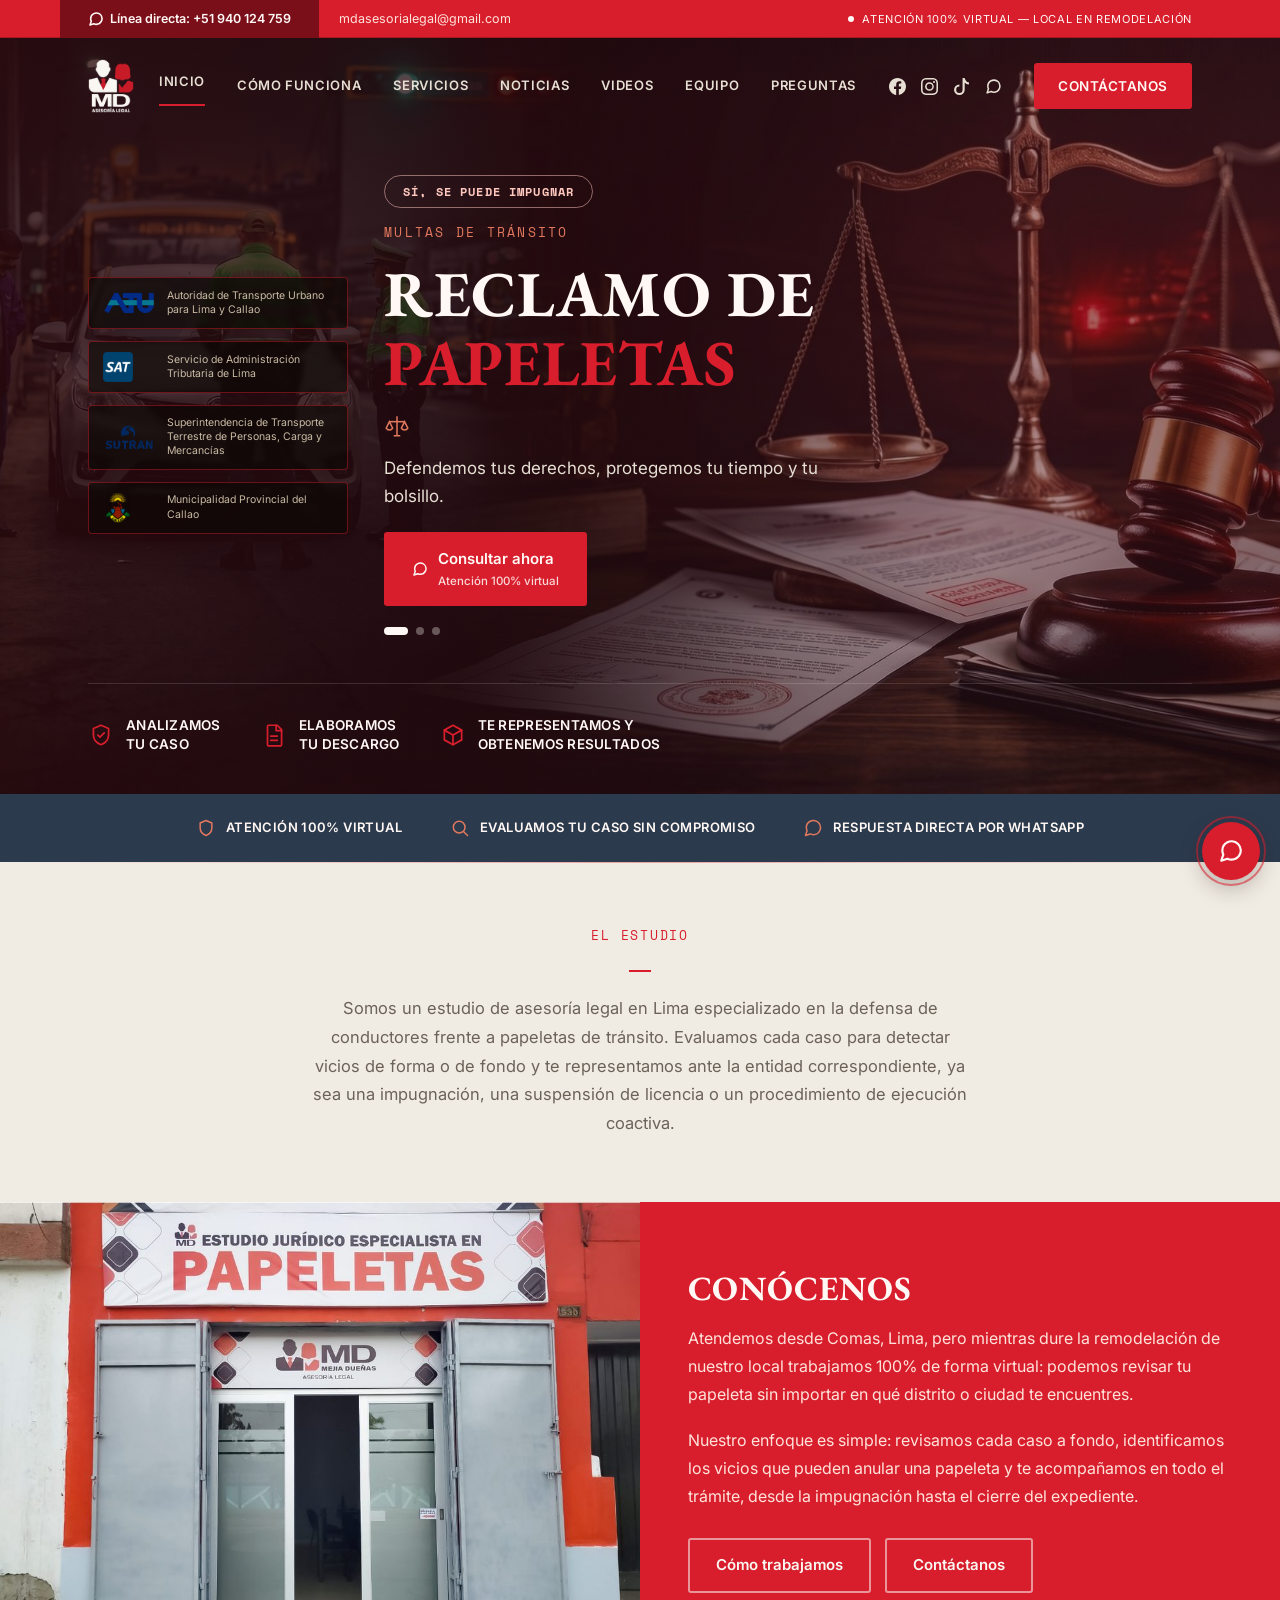
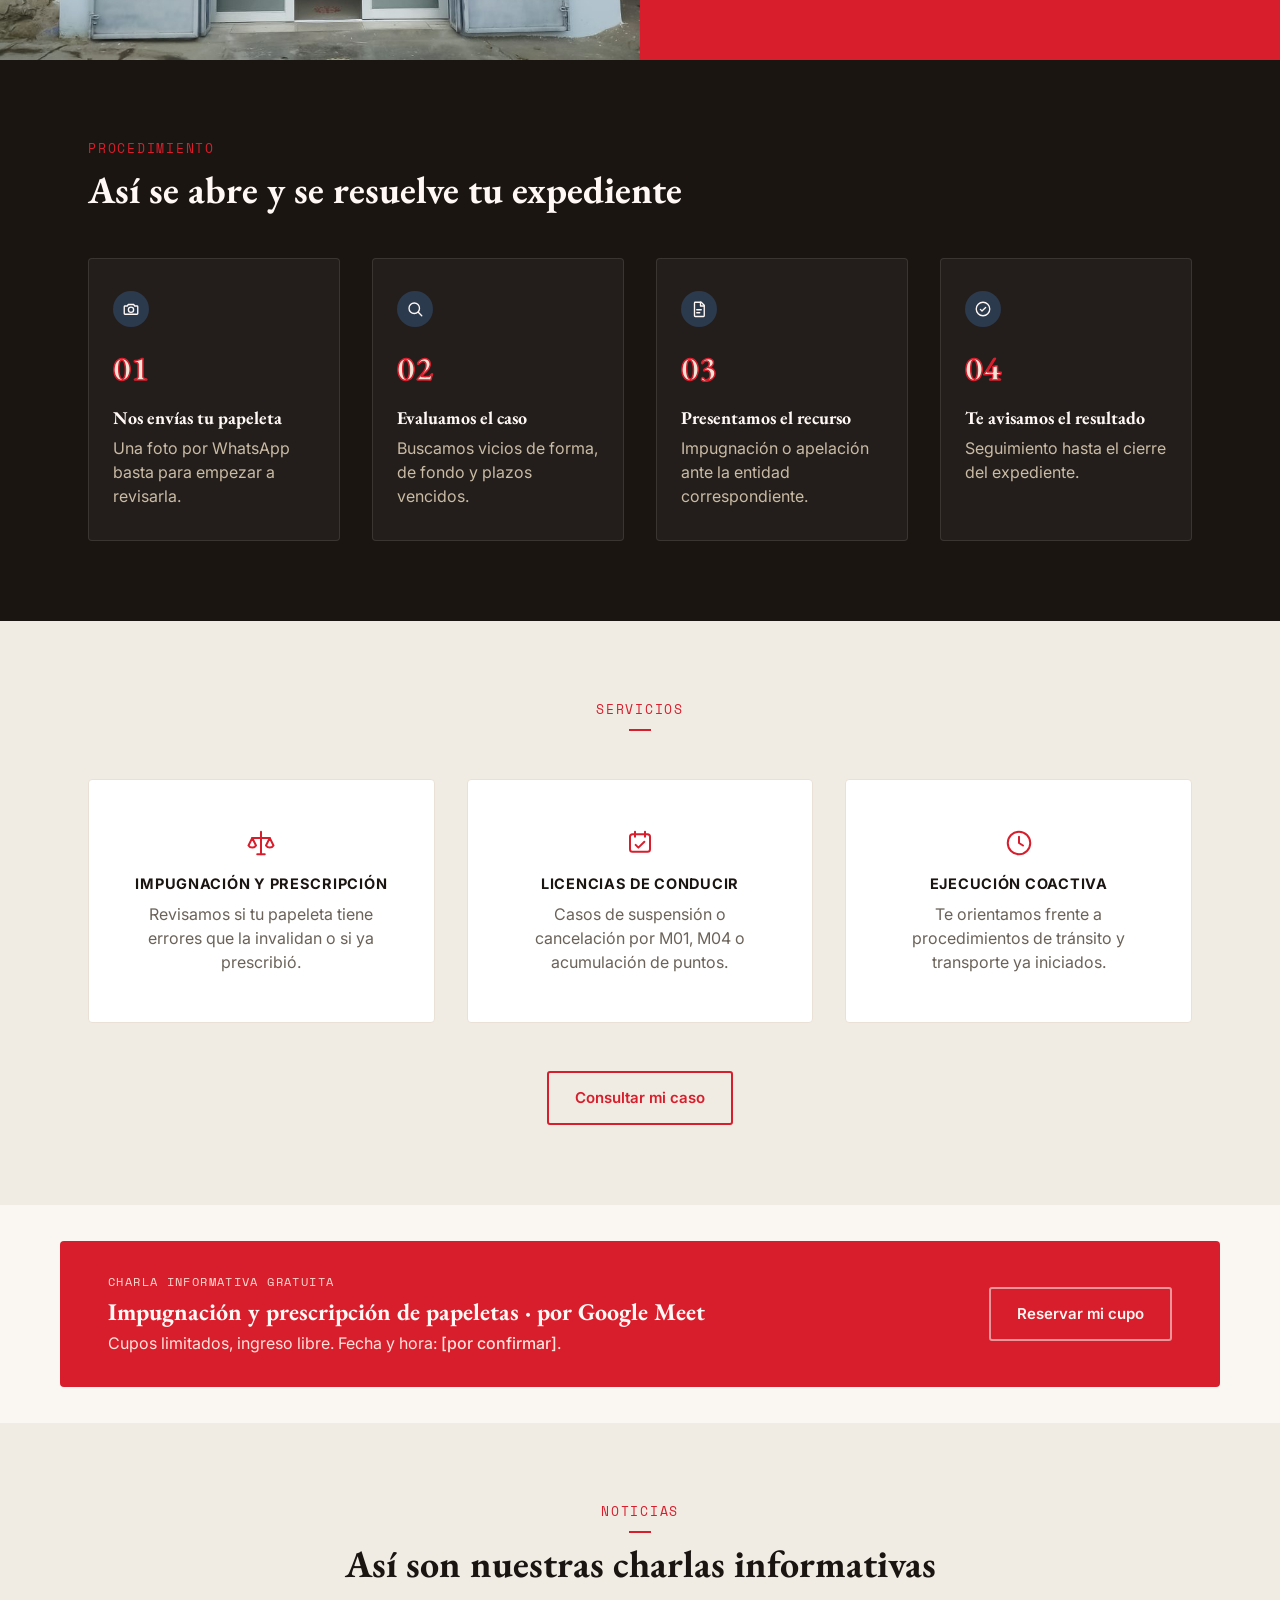
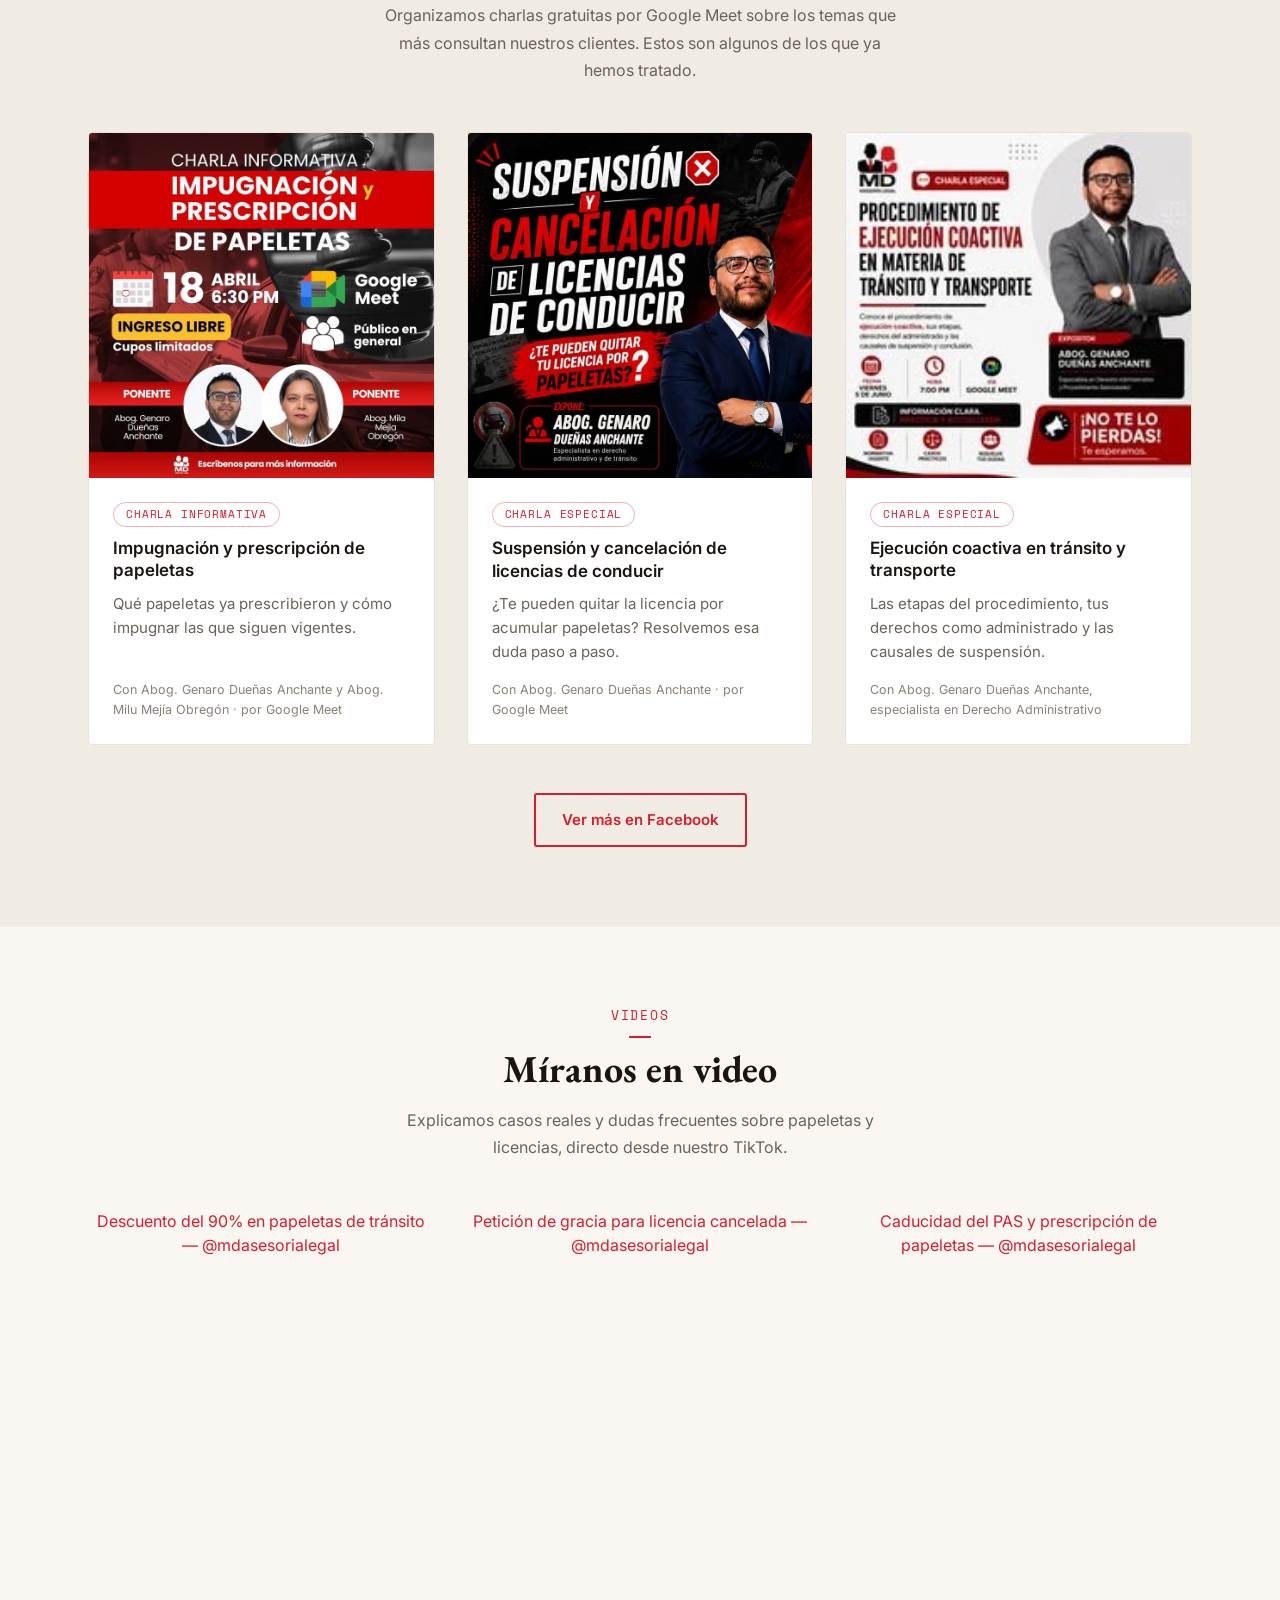
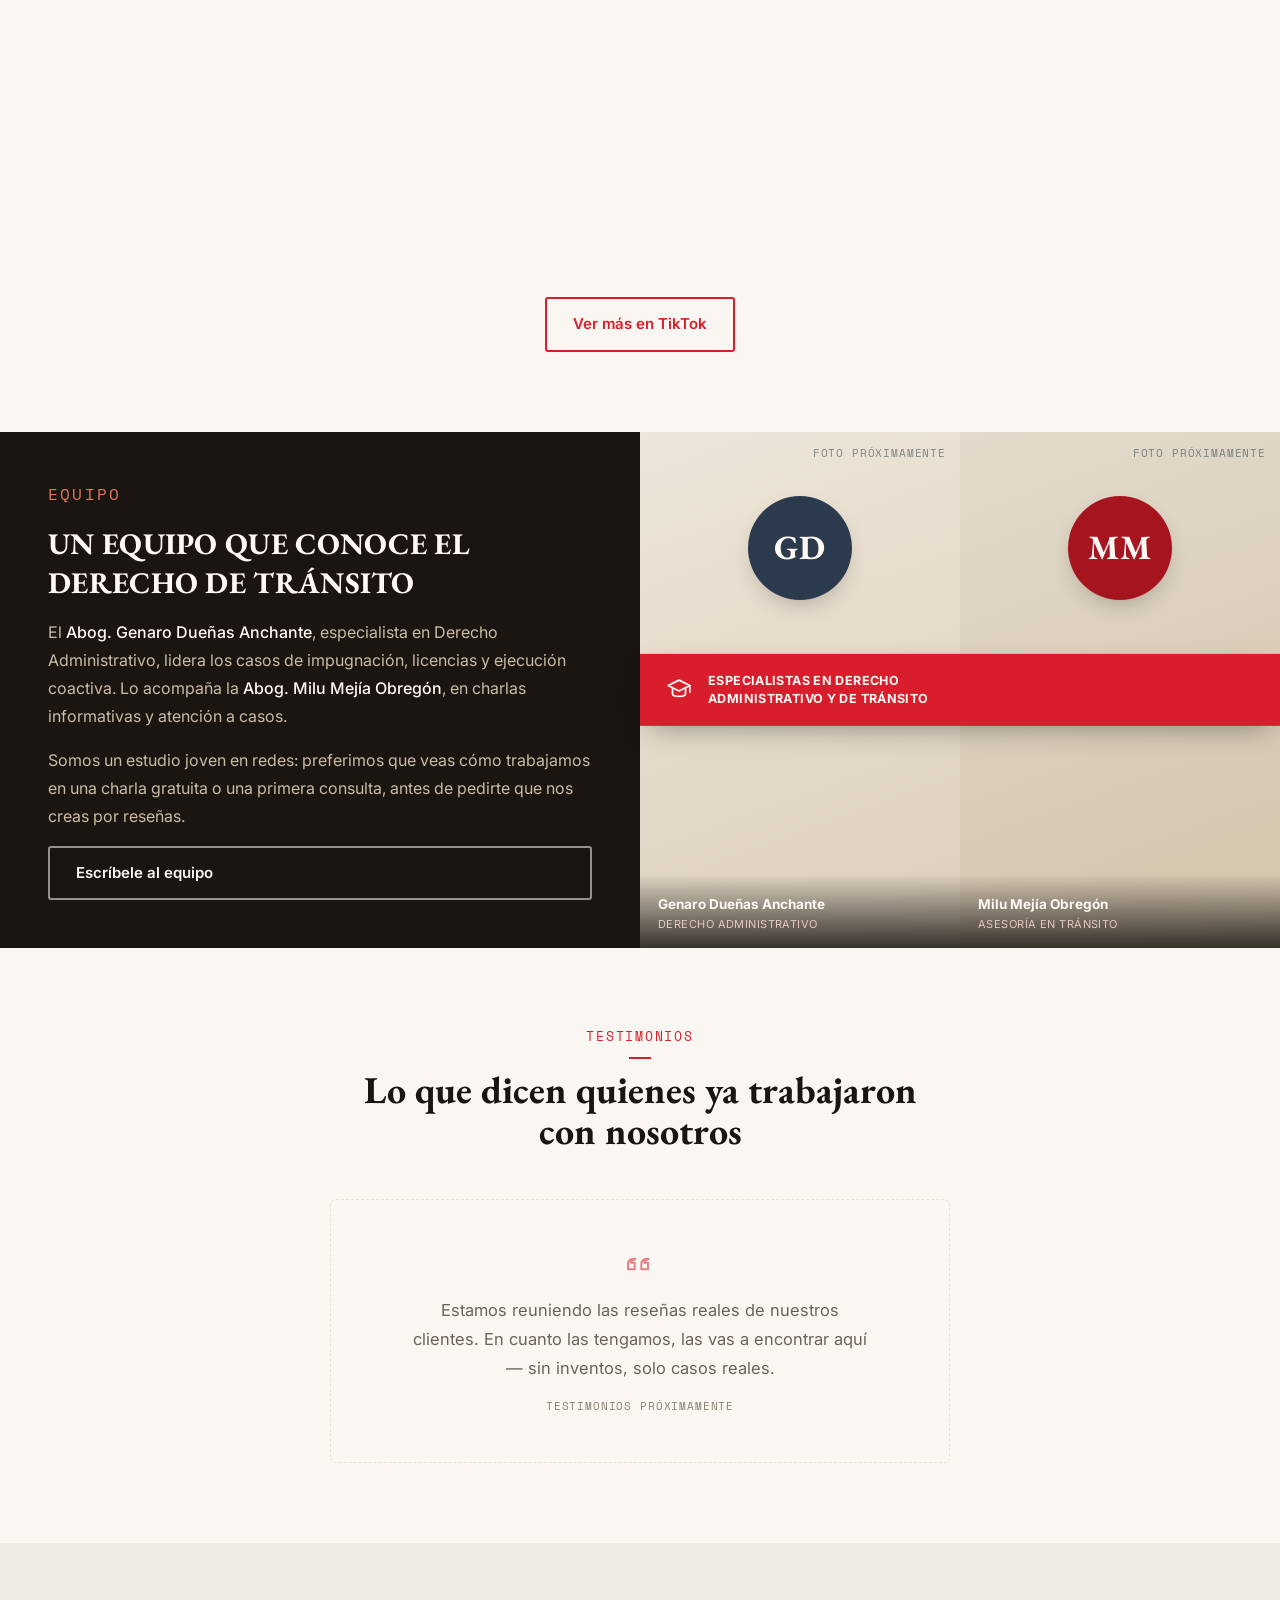
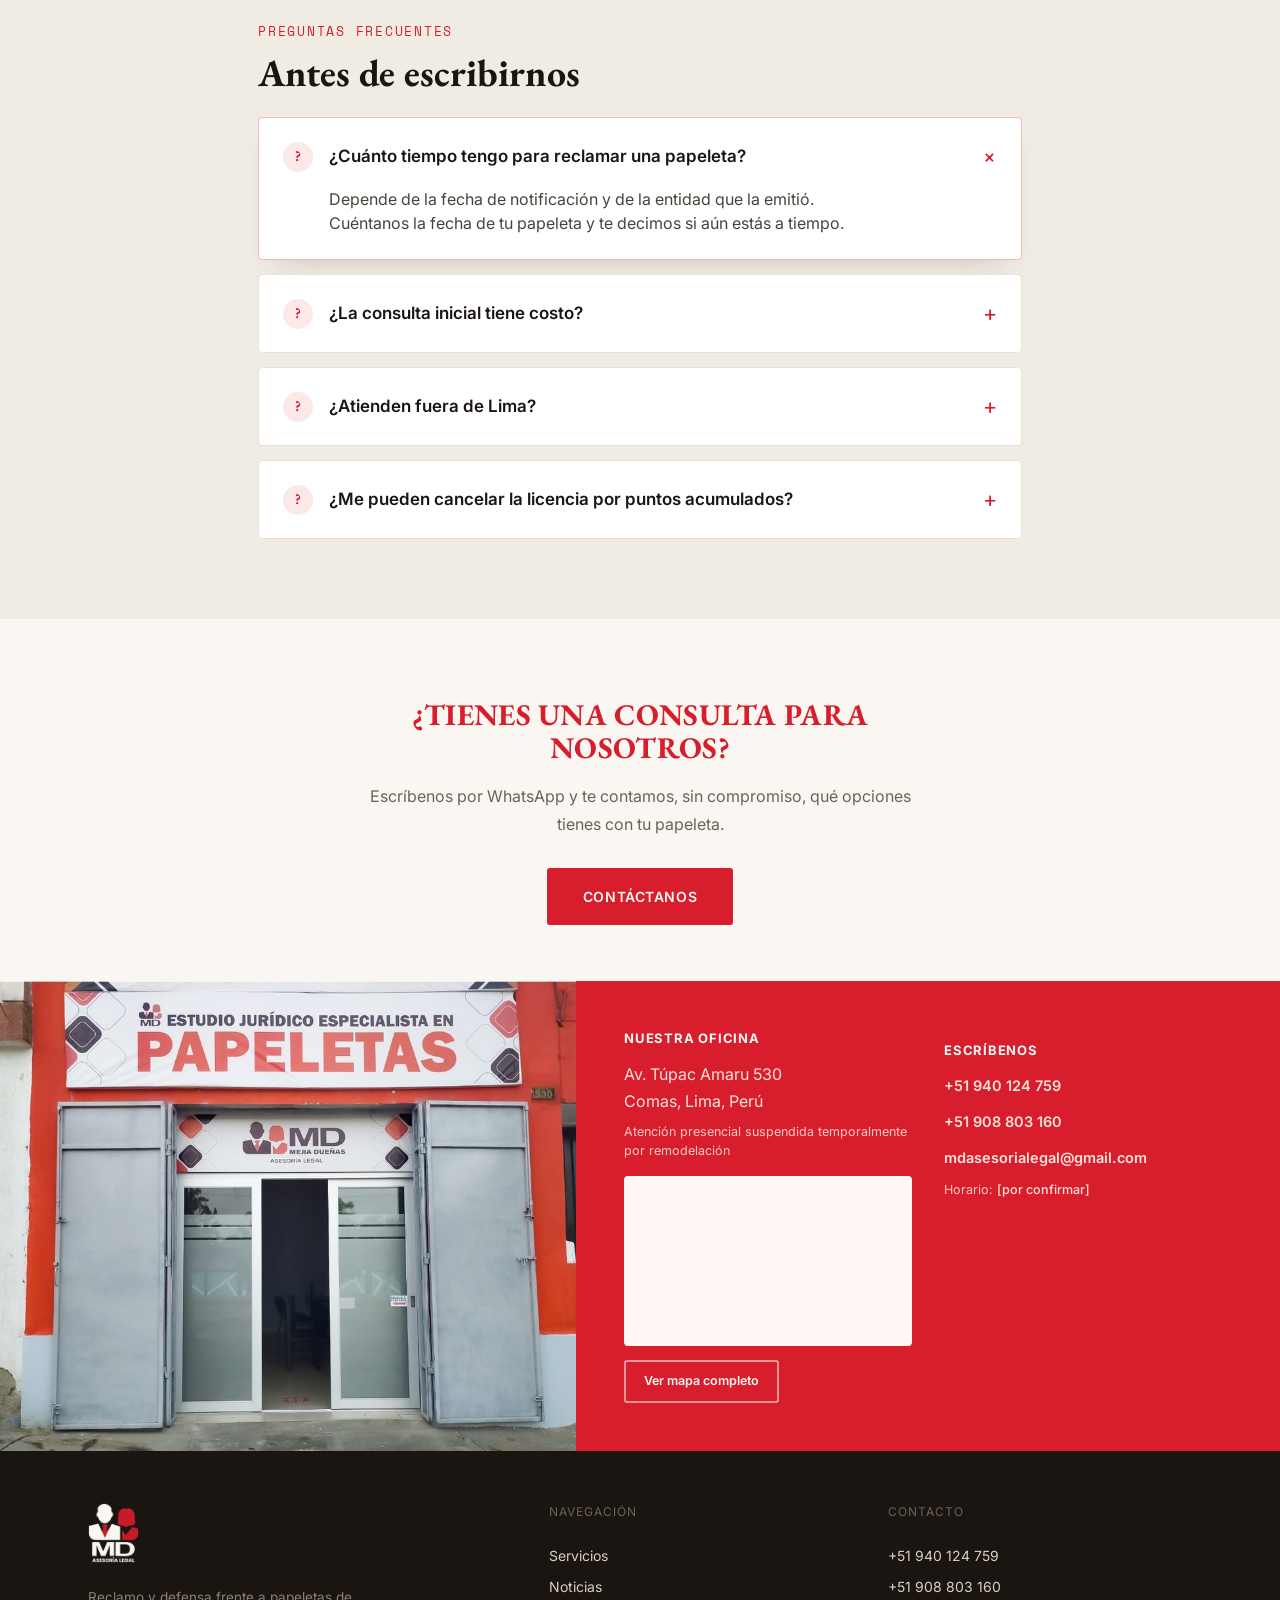
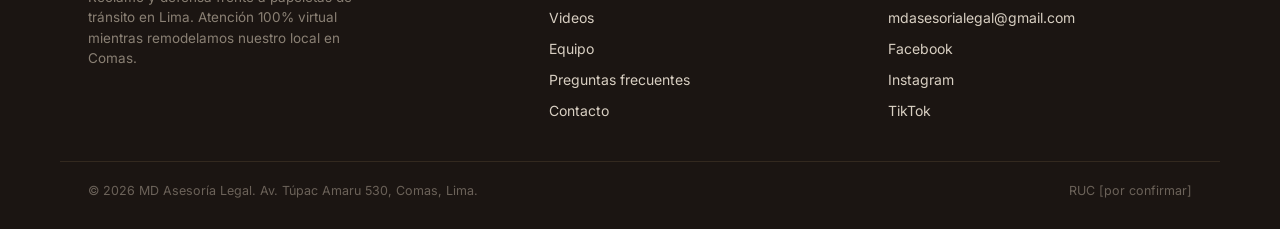
==== index.html @ 3cfcd73c "Suma efectos de movimiento con JS: nav fijo, zoom cinematográfico del hero, FAQ animado - Nav secund" ====
<!doctype html>
<html lang="es-PE">
<head>
  <meta charset="UTF-8">
  <meta name="viewport" content="width=device-width, initial-scale=1">
  <title>MD Asesoría Legal — Reclamo de Papeletas en Lima</title>
  <meta name="description" content="Asesoría legal en Lima especializada en impugnación de papeletas de tránsito, suspensión y cancelación de licencias, y ejecución coactiva. Atención 100% virtual por WhatsApp.">
  <meta name="theme-color" content="#D81E2C">

  <meta property="og:type" content="website">
  <meta property="og:locale" content="es_PE">
  <meta property="og:title" content="MD Asesoría Legal — Reclamo de Papeletas en Lima">
  <meta property="og:description" content="¿Te pusieron una papeleta? Evaluamos tu caso e impugnamos multas de tránsito, licencias suspendidas y procedimientos de ejecución coactiva.">

  <link rel="icon" type="image/svg+xml" href="assets/favicon.svg">
  <link rel="preconnect" href="https://fonts.googleapis.com">
  <link rel="preconnect" href="https://fonts.gstatic.com" crossorigin>
  <link rel="stylesheet" href="https://fonts.googleapis.com/css2?family=EB+Garamond:wght@400;500;600;700;800&family=Inter:wght@400;500;600;700&family=Space+Mono:wght@400;700&display=swap">
  <link rel="stylesheet" href="css/styles.css">
</head>
<body>
  <a class="skip-link" href="#main">Saltar al contenido</a>

  <!-- BARRA DE UTILIDAD -->
  <div class="utility-bar">
    <div class="container utility-bar__row">
      <div class="utility-bar__left">
        <a href="https://wa.me/51940124759" class="utility-bar__phone">
          <svg class="icon" viewBox="0 0 24 24" fill="none" stroke="currentColor" stroke-width="2.4" stroke-linecap="round" stroke-linejoin="round" aria-hidden="true"><path d="M21 11.5a8.38 8.38 0 0 1-.9 3.8 8.5 8.5 0 0 1-7.6 4.7 8.38 8.38 0 0 1-3.8-.9L3 21l1.9-5.7a8.38 8.38 0 0 1-.9-3.8 8.5 8.5 0 0 1 4.7-7.6 8.38 8.38 0 0 1 3.8-.9h.5a8.48 8.48 0 0 1 8 8v.5z"></path></svg>
          <span>Línea directa: +51 940 124 759</span>
        </a>
        <a href="mailto:mdasesorialegal@gmail.com" class="utility-bar__email">mdasesorialegal@gmail.com</a>
      </div>
      <div class="utility-bar__right">
        <span class="dot" aria-hidden="true"></span>
        Atención 100% virtual — local en remodelación
      </div>
    </div>
  </div>

  <!-- NAV + HERO -->
  <div class="hero-wrap">
    <div class="hero-wrap__bg" aria-hidden="true"></div>
    <nav class="navbar container">
      <a href="#inicio" class="navbar__brand">
        <img src="assets/logo-md-light-120.png" srcset="assets/logo-md-light-120.png 1x, assets/logo-md-light-240.png 2x" alt="MD Asesoría Legal" class="navbar__brand-mark">
      </a>

      <button type="button" class="navbar__toggle" id="navToggle" aria-expanded="false" aria-controls="navMenu" aria-label="Abrir menú">
        <span></span><span></span><span></span>
      </button>

      <div class="navbar__menu" id="navMenu">
        <a href="#inicio" class="navbar__link navbar__link--active">Inicio</a>
        <a href="#como-funciona" class="navbar__link">Cómo funciona</a>
        <a href="#servicios" class="navbar__link">Servicios</a>
        <a href="#noticias" class="navbar__link">Noticias</a>
        <a href="#videos" class="navbar__link">Videos</a>
        <a href="#equipo" class="navbar__link">Equipo</a>
        <a href="#preguntas" class="navbar__link">Preguntas</a>

        <ul class="navbar__socials">
          <li>
            <a href="https://www.facebook.com/Reclamodepapeletas/?locale=es_LA" target="_blank" rel="noopener" aria-label="Facebook">
              <svg viewBox="0 0 16 16" fill="currentColor" aria-hidden="true"><path d="M16 8.049c0-4.446-3.582-8.05-8-8.05C3.58 0-.002 3.603-.002 8.05c0 4.017 2.926 7.347 6.75 7.951v-5.625h-2.03V8.05H6.75V6.275c0-2.017 1.195-3.131 3.022-3.131.876 0 1.791.157 1.791.157v1.98h-1.009c-.993 0-1.303.621-1.303 1.258v1.51h2.218l-.354 2.326H9.25V16c3.824-.604 6.75-3.934 6.75-7.951z"/></svg>
            </a>
          </li>
          <li>
            <a href="https://www.instagram.com/mdasesorialegal/?hl=es-la" target="_blank" rel="noopener" aria-label="Instagram">
              <svg viewBox="0 0 16 16" fill="currentColor" aria-hidden="true"><path d="M8 0C5.829 0 5.556.01 4.703.048 3.85.088 3.269.222 2.76.42a3.917 3.917 0 0 0-1.417.923A3.927 3.927 0 0 0 .42 2.76C.222 3.268.087 3.85.048 4.7.01 5.555 0 5.827 0 8.001c0 2.172.01 2.444.048 3.297.04.852.174 1.433.372 1.942.205.526.478.972.923 1.417.444.445.89.719 1.416.923.51.198 1.09.333 1.942.372C5.555 15.99 5.827 16 8 16s2.444-.01 3.298-.048c.851-.04 1.434-.174 1.943-.372a3.916 3.916 0 0 0 1.416-.923c.445-.445.718-.891.923-1.417.197-.509.332-1.09.372-1.942C15.99 10.445 16 10.173 16 8s-.01-2.445-.048-3.299c-.04-.851-.175-1.433-.372-1.941a3.926 3.926 0 0 0-.923-1.417A3.911 3.911 0 0 0 13.24.42c-.51-.198-1.092-.333-1.943-.372C10.443.01 10.172 0 7.998 0h.003zm-.717 1.442h.718c2.136 0 2.389.007 3.232.046.78.035 1.204.166 1.486.275.373.145.64.319.92.599.28.28.453.546.598.92.11.281.24.705.275 1.485.039.843.047 1.096.047 3.231s-.008 2.389-.047 3.232c-.035.78-.166 1.203-.275 1.485a2.47 2.47 0 0 1-.599.919c-.28.28-.546.453-.92.598-.28.11-.704.24-1.485.276-.843.038-1.096.047-3.232.047s-2.39-.009-3.233-.047c-.78-.036-1.203-.166-1.485-.276a2.478 2.478 0 0 1-.92-.598 2.48 2.48 0 0 1-.6-.92c-.109-.281-.24-.705-.275-1.485-.038-.843-.046-1.096-.046-3.233 0-2.136.008-2.388.046-3.231.036-.78.166-1.204.276-1.486.145-.373.319-.64.599-.92.28-.28.546-.453.92-.598.282-.11.705-.24 1.485-.276.738-.033 1.024-.043 2.515-.045v.002zm4.988 1.328a.96.96 0 1 0 0 1.92.96.96 0 0 0 0-1.92zm-4.27 1.122a4.109 4.109 0 1 0 0 8.217 4.109 4.109 0 0 0 0-8.217zm0 1.441a2.667 2.667 0 1 1 0 5.334 2.667 2.667 0 0 1 0-5.334z"/></svg>
            </a>
          </li>
          <li>
            <a href="https://www.tiktok.com/@mdasesorialegal" target="_blank" rel="noopener" aria-label="TikTok">
              <svg viewBox="0 0 16 16" fill="currentColor" aria-hidden="true"><path d="M9 0h1.98c.144.715.54 1.617 1.235 2.512C12.895 3.389 13.797 4 15 4v2c-1.753 0-3.07-.814-4-1.829V11a5 5 0 1 1-5-5v2a3 3 0 1 0 3 3z"/></svg>
            </a>
          </li>
          <li>
            <a href="https://wa.me/51940124759" target="_blank" rel="noopener" aria-label="WhatsApp">
              <svg viewBox="0 0 24 24" fill="none" stroke="currentColor" stroke-width="2.2" stroke-linecap="round" stroke-linejoin="round" aria-hidden="true"><path d="M21 11.5a8.38 8.38 0 0 1-.9 3.8 8.5 8.5 0 0 1-7.6 4.7 8.38 8.38 0 0 1-3.8-.9L3 21l1.9-5.7a8.38 8.38 0 0 1-.9-3.8 8.5 8.5 0 0 1 4.7-7.6 8.38 8.38 0 0 1 3.8-.9h.5a8.48 8.48 0 0 1 8 8v.5z"></path></svg>
            </a>
          </li>
        </ul>

        <a href="https://wa.me/51940124759" class="btn btn-primary navbar__cta">Contáctanos</a>
      </div>
    </nav>

    <section class="hero" id="inicio">
      <div class="container hero__container">
        <div class="hero__top">
          <ul class="hero__entities">
            <li>
              <img src="assets/entity-atu.png" alt="ATU" loading="lazy">
              <span>Autoridad de Transporte Urbano para Lima y Callao</span>
            </li>
            <li>
              <img src="assets/entity-sat.png" alt="SAT" loading="lazy">
              <span>Servicio de Administración Tributaria de Lima</span>
            </li>
            <li>
              <img src="assets/entity-sutran.png" alt="SUTRAN" loading="lazy">
              <span>Superintendencia de Transporte Terrestre de Personas, Carga y Mercancías</span>
            </li>
            <li>
              <img src="assets/entity-callao.png" alt="Municipalidad Provincial del Callao" loading="lazy">
              <span>Municipalidad Provincial del Callao</span>
            </li>
          </ul>

          <div class="hero__inner">
            <div class="hero__badge">Sí, se puede impugnar</div>
            <p class="eyebrow hero__eyebrow" id="heroEyebrow">Multas de tránsito</p>
            <h1 class="hero__title">
              <span id="heroLine1">RECLAMO DE</span><br>
              <span id="heroLine2" class="text-red">PAPELETAS</span>
            </h1>
            <svg class="hero__divider-icon" viewBox="0 0 24 24" fill="none" stroke="currentColor" stroke-width="1.4" aria-hidden="true"><path d="M12 3v18"></path><path d="M5 8l-3 6a3.5 3.5 0 0 0 6 0z"></path><path d="M19 8l-3 6a3.5 3.5 0 0 0 6 0z"></path><path d="M5 8h14"></path><path d="M9 21h6"></path></svg>
            <p class="hero__subhead" id="heroSubhead">Defendemos tus derechos, protegemos tu tiempo y tu bolsillo.</p>
            <div class="hero__cta-row">
              <a href="https://wa.me/51940124759" class="btn btn-primary hero__cta">
                <svg class="icon" viewBox="0 0 24 24" fill="none" stroke="currentColor" stroke-width="2.2" stroke-linecap="round" stroke-linejoin="round" aria-hidden="true"><path d="M21 11.5a8.38 8.38 0 0 1-.9 3.8 8.5 8.5 0 0 1-7.6 4.7 8.38 8.38 0 0 1-3.8-.9L3 21l1.9-5.7a8.38 8.38 0 0 1-.9-3.8 8.5 8.5 0 0 1 4.7-7.6 8.38 8.38 0 0 1 3.8-.9h.5a8.48 8.48 0 0 1 8 8v.5z"></path></svg>
                <span>Consultar ahora<br><small>Atención 100% virtual</small></span>
              </a>
            </div>
            <div class="hero__dots" id="heroDots" role="tablist" aria-label="Mensajes destacados"></div>
          </div>
        </div>

        <ul class="hero__props">
          <li>
            <svg viewBox="0 0 24 24" fill="none" stroke="currentColor" stroke-width="1.6" stroke-linecap="round" stroke-linejoin="round" aria-hidden="true"><path d="M12 3l7 3v6c0 4.5-3 7.5-7 9-4-1.5-7-4.5-7-9V6z"></path><path d="M9 12l2 2 4-4"></path></svg>
            <span>Analizamos<br>tu caso</span>
          </li>
          <li>
            <svg viewBox="0 0 24 24" fill="none" stroke="currentColor" stroke-width="1.6" stroke-linecap="round" stroke-linejoin="round" aria-hidden="true"><path d="M7 3h8l4 4v14a1 1 0 0 1-1 1H7a1 1 0 0 1-1-1V4a1 1 0 0 1 1-1z"></path><path d="M14 3v5h5"></path><path d="M9 13h6M9 17h6"></path></svg>
            <span>Elaboramos<br>tu descargo</span>
          </li>
          <li>
            <svg viewBox="0 0 24 24" fill="none" stroke="currentColor" stroke-width="1.6" stroke-linecap="round" stroke-linejoin="round" aria-hidden="true"><path d="M12 3 4 7.5l8 4.5 8-4.5z"></path><path d="M4 7.5v9L12 21l8-4.5v-9"></path><path d="M12 12v9"></path></svg>
            <span>Te representamos y<br>obtenemos resultados</span>
          </li>
        </ul>
      </div>
    </section>
  </div>

  <!-- NAV FIJO (aparece al bajar) -->
  <nav class="compact-nav" id="compactNav" aria-label="Navegación secundaria">
    <div class="container compact-nav__row">
      <a href="#inicio" class="compact-nav__brand" aria-label="Ir al inicio">
        <img src="assets/logo-md-light-120.png" srcset="assets/logo-md-light-120.png 1x, assets/logo-md-light-240.png 2x" alt="MD Asesoría Legal">
      </a>
      <div class="compact-nav__links">
        <a href="#como-funciona">Cómo funciona</a>
        <a href="#servicios">Servicios</a>
        <a href="#noticias">Noticias</a>
        <a href="#videos">Videos</a>
        <a href="#equipo">Equipo</a>
        <a href="#preguntas">Preguntas</a>
      </div>
      <a href="https://wa.me/51940124759" class="btn btn-primary compact-nav__cta">Contáctanos</a>
    </div>
  </nav>

  <!-- BARRA DE CONFIANZA -->
  <div class="trust-bar">
    <div class="container trust-bar__row">
      <div class="trust-bar__item">
        <svg viewBox="0 0 24 24" fill="none" stroke="currentColor" stroke-width="1.8" stroke-linecap="round" stroke-linejoin="round" aria-hidden="true"><path d="M12 3l7 3v6c0 4.5-3 7.5-7 9-4-1.5-7-4.5-7-9V6z"></path></svg>
        <span>Atención 100% virtual</span>
      </div>
      <div class="trust-bar__item">
        <svg viewBox="0 0 24 24" fill="none" stroke="currentColor" stroke-width="1.8" stroke-linecap="round" stroke-linejoin="round" aria-hidden="true"><circle cx="11" cy="11" r="7"></circle><path d="M21 21l-4.3-4.3"></path></svg>
        <span>Evaluamos tu caso sin compromiso</span>
      </div>
      <div class="trust-bar__item">
        <svg viewBox="0 0 24 24" fill="none" stroke="currentColor" stroke-width="1.8" stroke-linecap="round" stroke-linejoin="round" aria-hidden="true"><path d="M21 11.5a8.38 8.38 0 0 1-.9 3.8 8.5 8.5 0 0 1-7.6 4.7 8.38 8.38 0 0 1-3.8-.9L3 21l1.9-5.7a8.38 8.38 0 0 1-.9-3.8 8.5 8.5 0 0 1 4.7-7.6 8.38 8.38 0 0 1 3.8-.9h.5a8.48 8.48 0 0 1 8 8v.5z"></path></svg>
        <span>Respuesta directa por WhatsApp</span>
      </div>
    </div>
  </div>

  <main id="main">

    <!-- EL ESTUDIO -->
    <section class="about">
      <div class="container about__inner">
        <p class="eyebrow eyebrow--center">El estudio</p>
        <div class="divider divider--center"></div>
        <p class="about__text" data-reveal>Somos un estudio de asesoría legal en Lima especializado en la defensa de conductores frente a papeletas de tránsito. Evaluamos cada caso para detectar vicios de forma o de fondo y te representamos ante la entidad correspondiente, ya sea una impugnación, una suspensión de licencia o un procedimiento de ejecución coactiva.</p>
      </div>
    </section>

    <!-- CONÓCENOS -->
    <section class="know-us">
      <div class="know-us__media" data-reveal="left">
        <img src="assets/foto-local.jpg" alt="Fachada del local de MD Asesoría Legal en Av. Túpac Amaru 530, Comas">
      </div>
      <div class="know-us__panel" data-reveal="right">
        <h2 class="know-us__title">Conócenos</h2>
        <p>Atendemos desde Comas, Lima, pero mientras dure la remodelación de nuestro local trabajamos 100% de forma virtual: podemos revisar tu papeleta sin importar en qué distrito o ciudad te encuentres.</p>
        <p>Nuestro enfoque es simple: revisamos cada caso a fondo, identificamos los vicios que pueden anular una papeleta y te acompañamos en todo el trámite, desde la impugnación hasta el cierre del expediente.</p>
        <div class="know-us__actions">
          <a href="#como-funciona" class="btn btn-ghost-light">Cómo trabajamos</a>
          <a href="https://wa.me/51940124759" class="btn btn-ghost-light">Contáctanos</a>
        </div>
      </div>
    </section>

    <!-- COMO FUNCIONA -->
    <section class="process" id="como-funciona">
      <div class="container">
        <p class="eyebrow">Procedimiento</p>
        <h2 class="section-title">Así se abre y se resuelve tu expediente</h2>
        <ol class="process__steps">
          <li class="process__step" data-reveal data-reveal-group="steps">
            <span class="process__icon-badge">
              <svg viewBox="0 0 24 24" fill="none" stroke="currentColor" stroke-width="1.8" stroke-linecap="round" stroke-linejoin="round" aria-hidden="true"><path d="M4 8h3l1.5-2h7L17 8h3a1 1 0 0 1 1 1v9a1 1 0 0 1-1 1H4a1 1 0 0 1-1-1V9a1 1 0 0 1 1-1z"></path><circle cx="12" cy="13" r="3.5"></circle></svg>
            </span>
            <span class="process__num">01</span>
            <h3>Nos envías tu papeleta</h3>
            <p>Una foto por WhatsApp basta para empezar a revisarla.</p>
          </li>
          <li class="process__step" data-reveal data-reveal-group="steps">
            <span class="process__icon-badge">
              <svg viewBox="0 0 24 24" fill="none" stroke="currentColor" stroke-width="1.8" stroke-linecap="round" stroke-linejoin="round" aria-hidden="true"><circle cx="11" cy="11" r="7"></circle><path d="M21 21l-4.3-4.3"></path></svg>
            </span>
            <span class="process__num">02</span>
            <h3>Evaluamos el caso</h3>
            <p>Buscamos vicios de forma, de fondo y plazos vencidos.</p>
          </li>
          <li class="process__step" data-reveal data-reveal-group="steps">
            <span class="process__icon-badge">
              <svg viewBox="0 0 24 24" fill="none" stroke="currentColor" stroke-width="1.8" stroke-linecap="round" stroke-linejoin="round" aria-hidden="true"><path d="M7 3h8l4 4v14a1 1 0 0 1-1 1H7a1 1 0 0 1-1-1V4a1 1 0 0 1 1-1z"></path><path d="M14 3v5h5"></path><path d="M9 13h6M9 17h4"></path></svg>
            </span>
            <span class="process__num">03</span>
            <h3>Presentamos el recurso</h3>
            <p>Impugnación o apelación ante la entidad correspondiente.</p>
          </li>
          <li class="process__step" data-reveal data-reveal-group="steps">
            <span class="process__icon-badge">
              <svg viewBox="0 0 24 24" fill="none" stroke="currentColor" stroke-width="1.8" stroke-linecap="round" stroke-linejoin="round" aria-hidden="true"><circle cx="12" cy="12" r="9"></circle><path d="M8.5 12.5l2.2 2.2L15.5 10"></path></svg>
            </span>
            <span class="process__num">04</span>
            <h3>Te avisamos el resultado</h3>
            <p>Seguimiento hasta el cierre del expediente.</p>
          </li>
        </ol>
      </div>
    </section>

    <!-- SERVICIOS -->
    <section class="services" id="servicios">
      <div class="container text-center">
        <p class="eyebrow eyebrow--center">Servicios</p>
        <div class="divider divider--center"></div>

        <ul class="services__grid">
          <li class="service" data-reveal data-reveal-group="services">
            <svg class="service__icon" viewBox="0 0 24 24" fill="none" stroke="currentColor" stroke-width="1.6" stroke-linecap="round" stroke-linejoin="round" aria-hidden="true"><path d="M12 3v18"></path><path d="M5 8l-3 6a3.5 3.5 0 0 0 6 0z"></path><path d="M19 8l-3 6a3.5 3.5 0 0 0 6 0z"></path><path d="M5 8h14"></path><path d="M9 21h6"></path></svg>
            <h3>Impugnación y prescripción</h3>
            <p>Revisamos si tu papeleta tiene errores que la invalidan o si ya prescribió.</p>
          </li>
          <li class="service" data-reveal data-reveal-group="services">
            <svg class="service__icon" viewBox="0 0 24 24" fill="none" stroke="currentColor" stroke-width="1.6" stroke-linecap="round" stroke-linejoin="round" aria-hidden="true"><rect x="4" y="5" width="16" height="14" rx="2"></rect><path d="M8 3v4M16 3v4"></path><path d="M8.5 13.5l2.2 2.2L15.5 11"></path></svg>
            <h3>Licencias de conducir</h3>
            <p>Casos de suspensión o cancelación por M01, M04 o acumulación de puntos.</p>
          </li>
          <li class="service" data-reveal data-reveal-group="services">
            <svg class="service__icon" viewBox="0 0 24 24" fill="none" stroke="currentColor" stroke-width="1.6" stroke-linecap="round" stroke-linejoin="round" aria-hidden="true"><circle cx="12" cy="12" r="9"></circle><path d="M12 7v5l3.2 2"></path></svg>
            <h3>Ejecución coactiva</h3>
            <p>Te orientamos frente a procedimientos de tránsito y transporte ya iniciados.</p>
          </li>
        </ul>

        <a href="https://wa.me/51940124759" class="btn btn-outline">Consultar mi caso</a>
      </div>
    </section>

    <!-- CHARLA GRATUITA -->
    <div class="talk-banner">
      <div class="container talk-banner__inner" data-reveal>
        <div>
          <p class="talk-banner__eyebrow">Charla informativa gratuita</p>
          <h3 class="talk-banner__title">Impugnación y prescripción de papeletas · por Google Meet</h3>
          <p class="talk-banner__text">Cupos limitados, ingreso libre. Fecha y hora: <strong>[por confirmar]</strong>.</p>
        </div>
        <a href="https://wa.me/51940124759" class="btn btn-ghost-light talk-banner__cta">Reservar mi cupo</a>
      </div>
    </div>

    <!-- NOTICIAS Y CHARLAS -->
    <section class="news" id="noticias">
      <div class="container text-center">
        <p class="eyebrow eyebrow--center">Noticias</p>
        <div class="divider divider--center"></div>
        <h2 class="section-title section-title--center">Así son nuestras charlas informativas</h2>
        <p class="news__intro">Organizamos charlas gratuitas por Google Meet sobre los temas que más consultan nuestros clientes. Estos son algunos de los que ya hemos tratado.</p>

        <ul class="news__grid">
          <li class="news__card" data-reveal data-reveal-group="news">
            <div class="news__media">
              <img src="assets/charla-impugnacion.jpg" alt="Flyer de la charla informativa sobre impugnación y prescripción de papeletas">
            </div>
            <div class="news__body">
              <span class="news__tag">Charla informativa</span>
              <h3>Impugnación y prescripción de papeletas</h3>
              <p>Qué papeletas ya prescribieron y cómo impugnar las que siguen vigentes.</p>
              <p class="news__meta">Con Abog. Genaro Dueñas Anchante y Abog. Milu Mejía Obregón · por Google Meet</p>
            </div>
          </li>

          <li class="news__card" data-reveal data-reveal-group="news">
            <div class="news__media">
              <img src="assets/charla-licencias.jpg" alt="Flyer de la charla sobre suspensión y cancelación de licencias de conducir">
            </div>
            <div class="news__body">
              <span class="news__tag">Charla especial</span>
              <h3>Suspensión y cancelación de licencias de conducir</h3>
              <p>¿Te pueden quitar la licencia por acumular papeletas? Resolvemos esa duda paso a paso.</p>
              <p class="news__meta">Con Abog. Genaro Dueñas Anchante · por Google Meet</p>
            </div>
          </li>

          <li class="news__card" data-reveal data-reveal-group="news">
            <div class="news__media">
              <img src="assets/charla-ejecucion.jpg" alt="Flyer de la charla sobre ejecución coactiva en tránsito y transporte">
            </div>
            <div class="news__body">
              <span class="news__tag">Charla especial</span>
              <h3>Ejecución coactiva en tránsito y transporte</h3>
              <p>Las etapas del procedimiento, tus derechos como administrado y las causales de suspensión.</p>
              <p class="news__meta">Con Abog. Genaro Dueñas Anchante, especialista en Derecho Administrativo</p>
            </div>
          </li>
        </ul>

        <a href="https://www.facebook.com/Reclamodepapeletas/?locale=es_LA" class="btn btn-outline">Ver más en Facebook</a>
      </div>
    </section>

    <!-- VIDEOS -->
    <section class="videos" id="videos">
      <div class="container text-center">
        <p class="eyebrow eyebrow--center">Videos</p>
        <div class="divider divider--center"></div>
        <h2 class="section-title section-title--center">Míranos en video</h2>
        <p class="news__intro">Explicamos casos reales y dudas frecuentes sobre papeletas y licencias, directo desde nuestro TikTok.</p>

        <ul class="video-grid">
          <li class="video-card" data-reveal data-reveal-group="videos">
            <blockquote class="tiktok-embed" cite="https://www.tiktok.com/@mdasesorialegal/video/7678715880137706760" data-video-id="7678715880137706760" style="max-width: 605px; min-width: 325px;">
              <section>
                <a target="_blank" rel="noopener" href="https://www.tiktok.com/@mdasesorialegal/video/7678715880137706760">Descuento del 90% en papeletas de tránsito — @mdasesorialegal</a>
              </section>
            </blockquote>
          </li>
          <li class="video-card" data-reveal data-reveal-group="videos">
            <blockquote class="tiktok-embed" cite="https://www.tiktok.com/@mdasesorialegal/video/7678021492931595541" data-video-id="7678021492931595541" style="max-width: 605px; min-width: 325px;">
              <section>
                <a target="_blank" rel="noopener" href="https://www.tiktok.com/@mdasesorialegal/video/7678021492931595541">Petición de gracia para licencia cancelada — @mdasesorialegal</a>
              </section>
            </blockquote>
          </li>
          <li class="video-card" data-reveal data-reveal-group="videos">
            <blockquote class="tiktok-embed" cite="https://www.tiktok.com/@mdasesorialegal/video/7672455443461016853" data-video-id="7672455443461016853" style="max-width: 605px; min-width: 325px;">
              <section>
                <a target="_blank" rel="noopener" href="https://www.tiktok.com/@mdasesorialegal/video/7672455443461016853">Caducidad del PAS y prescripción de papeletas — @mdasesorialegal</a>
              </section>
            </blockquote>
          </li>
        </ul>

        <a href="https://www.tiktok.com/@mdasesorialegal" class="btn btn-outline">Ver más en TikTok</a>
      </div>
    </section>

    <script async src="https://www.tiktok.com/embed.js"></script>

    <!-- EQUIPO -->
    <section class="team" id="equipo">
      <div class="team__panel" data-reveal="left">
        <p class="eyebrow">Equipo</p>
        <h2 class="team__title">Un equipo que conoce el<br>derecho de tránsito</h2>
        <p>El <strong>Abog. Genaro Dueñas Anchante</strong>, especialista en Derecho Administrativo, lidera los casos de impugnación, licencias y ejecución coactiva. Lo acompaña la <strong>Abog. Milu Mejía Obregón</strong>, en charlas informativas y atención a casos.</p>
        <p>Somos un estudio joven en redes: preferimos que veas cómo trabajamos en una charla gratuita o una primera consulta, antes de pedirte que nos creas por reseñas.</p>
        <a href="https://wa.me/51940124759" class="btn btn-ghost-light">Escríbele al equipo</a>
      </div>

      <div class="team__media" data-reveal="right">
        <div class="team__photos">
          <div class="team__photo">
            <span class="placeholder-tag">Foto próximamente</span>
            <span class="team__avatar" aria-hidden="true">GD</span>
            <div class="team__caption">
              <p class="team__name">Genaro Dueñas Anchante</p>
              <p class="team__role">Derecho Administrativo</p>
            </div>
          </div>
          <div class="team__photo team__photo--alt">
            <span class="placeholder-tag">Foto próximamente</span>
            <span class="team__avatar" aria-hidden="true">MM</span>
            <div class="team__caption">
              <p class="team__name">Milu Mejía Obregón</p>
              <p class="team__role">Asesoría en tránsito</p>
            </div>
          </div>
        </div>
        <div class="team__badge">
          <svg viewBox="0 0 24 24" fill="none" stroke="currentColor" stroke-width="1.6" stroke-linecap="round" stroke-linejoin="round" aria-hidden="true"><path d="M12 3 2 8l10 5 10-5z"></path><path d="M6 10.5V16c0 1.1 2.7 2 6 2s6-.9 6-2v-5.5"></path><path d="M22 8v6"></path></svg>
          <p>Especialistas en Derecho<br>Administrativo y de Tránsito</p>
        </div>
      </div>
    </section>

    <!-- TESTIMONIOS -->
    <section class="testimonials">
      <div class="container text-center">
        <p class="eyebrow eyebrow--center">Testimonios</p>
        <div class="divider divider--center"></div>
        <h2 class="section-title section-title--center">Lo que dicen quienes ya trabajaron con nosotros</h2>

        <div class="testimonials__empty" data-reveal>
          <svg class="testimonials__quote-icon" viewBox="0 0 24 24" fill="none" stroke="currentColor" stroke-width="1.5" stroke-linecap="round" stroke-linejoin="round" aria-hidden="true"><path d="M7 8c-2.2 0-4 1.8-4 4v4h5v-5H5.2C5.6 9.7 7 8.6 8.5 8.3L7 8z"></path><path d="M17 8c-2.2 0-4 1.8-4 4v4h5v-5h-2.8c.4-1.3 1.8-2.4 3.3-2.7L17 8z"></path></svg>
          <p>Estamos reuniendo las reseñas reales de nuestros clientes. En cuanto las tengamos, las vas a encontrar aquí — sin inventos, solo casos reales.</p>
          <span class="placeholder-tag">Testimonios próximamente</span>
        </div>
      </div>
    </section>

    <!-- FAQ -->
    <section class="faq" id="preguntas">
      <div class="container faq__container">
        <p class="eyebrow">Preguntas frecuentes</p>
        <h2 class="section-title">Antes de escribirnos</h2>

        <div class="faq__list" data-reveal>
          <details class="faq__item" open>
            <summary>
              <span class="faq__q-icon" aria-hidden="true">?</span>
              <span class="faq__q-text">¿Cuánto tiempo tengo para reclamar una papeleta?</span>
              <span class="faq__plus" aria-hidden="true">+</span>
            </summary>
            <p>Depende de la fecha de notificación y de la entidad que la emitió. Cuéntanos la fecha de tu papeleta y te decimos si aún estás a tiempo.</p>
          </details>

          <details class="faq__item">
            <summary>
              <span class="faq__q-icon" aria-hidden="true">?</span>
              <span class="faq__q-text">¿La consulta inicial tiene costo?</span>
              <span class="faq__plus" aria-hidden="true">+</span>
            </summary>
            <p>[Por confirmar con el estudio — indicar aquí si la primera evaluación es gratuita o tiene un costo fijo.]</p>
          </details>

          <details class="faq__item">
            <summary>
              <span class="faq__q-icon" aria-hidden="true">?</span>
              <span class="faq__q-text">¿Atienden fuera de Lima?</span>
              <span class="faq__plus" aria-hidden="true">+</span>
            </summary>
            <p>La atención es 100% virtual mientras dure la remodelación del local, así que podemos revisar tu caso sin importar en qué ciudad estés.</p>
          </details>

          <details class="faq__item">
            <summary>
              <span class="faq__q-icon" aria-hidden="true">?</span>
              <span class="faq__q-text">¿Me pueden cancelar la licencia por puntos acumulados?</span>
              <span class="faq__plus" aria-hidden="true">+</span>
            </summary>
            <p>Sí, puede pasar por acumulación de puntos o por infracciones como M01 y M04. Te asesoramos sobre tus opciones antes de que eso ocurra.</p>
          </details>
        </div>
      </div>
    </section>

    <!-- CONTACTO: CTA -->
    <section class="contact-cta" id="contacto">
      <div class="container contact-cta__inner" data-reveal>
        <h2 class="contact-cta__title">¿Tienes una consulta para nosotros?</h2>
        <p>Escríbenos por WhatsApp y te contamos, sin compromiso, qué opciones tienes con tu papeleta.</p>
        <a href="https://wa.me/51940124759" class="btn btn-primary">Contáctanos</a>
      </div>
    </section>

    <!-- UBICACIÓN -->
    <section class="location">
      <div class="location__media" data-reveal="left">
        <img src="assets/foto-local.jpg" alt="Fachada del local de MD Asesoría Legal en Av. Túpac Amaru 530, Comas">
      </div>
      <div class="location__panel" data-reveal="right">
        <div>
          <p class="location__label">Nuestra oficina</p>
          <p class="location__address">Av. Túpac Amaru 530<br>Comas, Lima, Perú</p>
          <p class="location__note">Atención presencial suspendida temporalmente por remodelación</p>
          <div class="location__map">
            <iframe
              src="https://www.google.com/maps?q=Av.+T%C3%BApac+Amaru+530,+Comas,+Lima,+Per%C3%BA&output=embed"
              width="100%" height="100%" style="border:0;" loading="lazy"
              referrerpolicy="no-referrer-when-downgrade"
              title="Mapa de ubicación de MD Asesoría Legal — Av. Túpac Amaru 530, Comas"></iframe>
          </div>
          <a href="https://www.google.com/maps/search/?api=1&query=Av.+Tupac+Amaru+530+Comas+Lima+Peru" class="btn btn-ghost-light btn-small">Ver mapa completo</a>
        </div>
        <div>
          <p class="location__label">Escríbenos</p>
          <p><a href="https://wa.me/51940124759" class="location__link">+51 940 124 759</a></p>
          <p><a href="https://wa.me/51908803160" class="location__link">+51 908 803 160</a></p>
          <p><a href="mailto:mdasesorialegal@gmail.com" class="location__link">mdasesorialegal@gmail.com</a></p>
          <p class="location__note">Horario: <strong>[por confirmar]</strong></p>
        </div>
      </div>
    </section>

  </main>

  <!-- FOOTER -->
  <footer class="site-footer">
    <div class="container site-footer__grid">
      <div>
        <img src="assets/logo-md-light-120.png" srcset="assets/logo-md-light-120.png 1x, assets/logo-md-light-240.png 2x" alt="MD Asesoría Legal" class="site-footer__brand-mark">
        <p class="site-footer__text">Reclamo y defensa frente a papeletas de tránsito en Lima. Atención 100% virtual mientras remodelamos nuestro local en Comas.</p>
      </div>
      <div>
        <p class="site-footer__heading">Navegación</p>
        <a href="#servicios" class="site-footer__link">Servicios</a>
        <a href="#noticias" class="site-footer__link">Noticias</a>
        <a href="#videos" class="site-footer__link">Videos</a>
        <a href="#equipo" class="site-footer__link">Equipo</a>
        <a href="#preguntas" class="site-footer__link">Preguntas frecuentes</a>
        <a href="#contacto" class="site-footer__link">Contacto</a>
      </div>
      <div>
        <p class="site-footer__heading">Contacto</p>
        <a href="https://wa.me/51940124759" class="site-footer__link">+51 940 124 759</a>
        <a href="https://wa.me/51908803160" class="site-footer__link">+51 908 803 160</a>
        <a href="mailto:mdasesorialegal@gmail.com" class="site-footer__link">mdasesorialegal@gmail.com</a>
        <a href="https://www.facebook.com/Reclamodepapeletas/?locale=es_LA" class="site-footer__link">Facebook</a>
        <a href="https://www.instagram.com/mdasesorialegal/?hl=es-la" class="site-footer__link">Instagram</a>
        <a href="https://www.tiktok.com/@mdasesorialegal" class="site-footer__link">TikTok</a>
      </div>
    </div>
    <div class="container site-footer__bottom">
      <p>© 2026 MD Asesoría Legal. Av. Túpac Amaru 530, Comas, Lima.</p>
      <p>RUC [por confirmar]</p>
    </div>
  </footer>

  <a href="https://wa.me/51940124759" class="whatsapp-float" aria-label="Escríbenos por WhatsApp">
    <svg viewBox="0 0 24 24" fill="none" stroke="#FFF8F5" stroke-width="2" stroke-linecap="round" stroke-linejoin="round" aria-hidden="true"><path d="M21 11.5a8.38 8.38 0 0 1-.9 3.8 8.5 8.5 0 0 1-7.6 4.7 8.38 8.38 0 0 1-3.8-.9L3 21l1.9-5.7a8.38 8.38 0 0 1-.9-3.8 8.5 8.5 0 0 1 4.7-7.6 8.38 8.38 0 0 1 3.8-.9h.5a8.48 8.48 0 0 1 8 8v.5z"></path></svg>
  </a>

  <script src="js/script.js"></script>
</body>
</html>
---- css/styles.css ----
/* ==========================================================================
   MD Asesoría Legal — estilos del landing
   ========================================================================== */

:root {
  --color-ink: #1B1512;
  --color-ink-soft: #17110D;
  --color-paper: #FAF7F2;
  --color-paper-2: #F1ECE3;
  --color-red: #D81E2C;
  --color-red-dark: #A6141F;
  --color-red-deep: #7A0E19;
  --color-muted: #6B6259;
  --color-muted-2: #8A8074;
  --color-border: #E9E1D6;
  --color-accent-warm: #E2795E;
  --color-navy: #2C3A4D;
  --color-navy-soft: #4A5C72;

  --font-display: 'EB Garamond', Garamond, Georgia, 'Times New Roman', serif;
  --font-body: 'Inter', -apple-system, BlinkMacSystemFont, 'Segoe UI', sans-serif;
  --font-mono: 'Space Mono', 'Courier New', monospace;

  --container-width: 1160px;
  --radius: 3px;

  /* Escala de espaciado — usar estos valores en vez de números sueltos */
  --space-1: 16px;
  --space-2: 24px;
  --space-3: 32px;
  --space-4: 48px;
  --space-5: 64px;
  --space-6: 80px;
}

/* ---- reset ---- */
*, *::before, *::after { box-sizing: border-box; }
html { scroll-padding-top: 90px; overflow-x: hidden; }
body {
  margin: 0;
  overflow-x: hidden;
  background: var(--color-paper);
  color: var(--color-ink);
  font-family: var(--font-body);
  line-height: 1.5;
  -webkit-font-smoothing: antialiased;
}
h1, h2, h3 { font-family: var(--font-display); margin: 0; line-height: 1.08; font-weight: 700; }
p { margin: 0; font-size: 16px; }
strong { font-weight: 500; }
ul, ol { margin: 0; padding: 0; list-style: none; }
a { color: var(--color-red); text-decoration: none; }
a:hover { color: var(--color-red-dark); }
img, svg { display: block; max-width: 100%; }
button { font: inherit; }

:focus-visible {
  outline: 2.5px solid var(--color-red);
  outline-offset: 2px;
}

@media (prefers-reduced-motion: no-preference) {
  html { scroll-behavior: smooth; }
}
@media (prefers-reduced-motion: reduce) {
  * { animation-duration: 0.01ms !important; transition-duration: 0.01ms !important; }
}
@media print {
  [data-reveal] { opacity: 1 !important; transform: none !important; }
}

.skip-link {
  position: absolute;
  left: 12px;
  top: -60px;
  background: var(--color-red);
  color: #FFF8F5;
  padding: 12px 18px;
  border-radius: var(--radius);
  font-weight: 600;
  z-index: 100;
  transition: top 0.15s ease;
}
.skip-link:focus { top: 12px; color: #FFF8F5; }

.container {
  max-width: var(--container-width);
  margin: 0 auto;
  padding: 0 28px;
}
.text-center { text-align: center; }
.text-red { color: var(--color-red); }

.eyebrow {
  font-family: var(--font-mono);
  font-size: 12.5px;
  letter-spacing: 0.14em;
  text-transform: uppercase;
  color: var(--color-red);
  margin: 0;
}
.eyebrow--center { text-align: center; }

.divider {
  width: 22px;
  height: 2px;
  background: var(--color-red);
  border: 0;
  margin-top: 10px;
}
.divider--center { margin-left: auto; margin-right: auto; }

.section-title {
  font-size: clamp(26px, 3.2vw, 38px);
  margin-top: 10px;
  max-width: 600px;
}

.placeholder-tag {
  font-family: var(--font-mono);
  font-size: 10.5px;
  letter-spacing: 0.08em;
  text-transform: uppercase;
  color: rgba(250, 247, 242, 0.55);
}

.icon { width: 16px; height: 16px; }

/* ---- botones ---- */
.btn {
  display: inline-flex;
  align-items: center;
  gap: 10px;
  font-family: var(--font-body);
  font-weight: 600;
  font-size: 15px;
  padding: 14px 26px;
  border-radius: var(--radius);
  border: 2px solid transparent;
  cursor: pointer;
  white-space: nowrap;
  transition: transform 0.12s ease, background 0.15s ease, color 0.15s ease;
}
.btn:hover { transform: translateY(-1px); }
.btn-primary { position: relative; overflow: hidden; background: var(--color-red); color: #FFF8F5; }
.btn-primary:hover { background: var(--color-red-dark); color: #FFF8F5; }
.btn-primary::after {
  content: "";
  position: absolute;
  top: 0;
  left: -60%;
  width: 40%;
  height: 100%;
  background: linear-gradient(120deg, transparent, rgba(255, 255, 255, 0.35), transparent);
  transform: skewX(-20deg);
  transition: left 0.55s ease;
  pointer-events: none;
}
.btn-primary:hover::after { left: 130%; }
.btn-ghost-light { background: transparent; color: #FAF7F2; border-color: rgba(250, 247, 242, 0.55); }
.btn-ghost-light:hover { background: #FAF7F2; color: var(--color-ink); }
.btn-outline { background: transparent; color: var(--color-red); border-color: var(--color-red); }
.btn-outline:hover { background: var(--color-red); color: #FFF8F5; }
.btn-small { padding: 10px 18px; font-size: 12.5px; }

/* ==========================================================================
   BARRA DE UTILIDAD
   ========================================================================== */
.utility-bar {
  background: var(--color-red);
  color: #FFF8F5;
  box-shadow: inset 0 -1px 0 rgba(0, 0, 0, 0.22);
}
.utility-bar__row {
  display: flex;
  align-items: center;
  justify-content: space-between;
  height: 38px;
  padding-left: 0;
  padding-right: 28px;
}
.utility-bar__left { display: flex; align-items: stretch; height: 100%; }
.utility-bar__phone {
  display: flex;
  align-items: center;
  gap: 6px;
  padding: 0 28px;
  background: var(--color-red-deep);
  color: #FFF8F5;
  font-weight: 600;
  font-size: 12.5px;
}
.utility-bar__phone:hover { color: #FFF8F5; }
.utility-bar__email {
  display: flex;
  align-items: center;
  margin-left: 20px;
  color: #FFE3DB;
  font-size: 12.5px;
}
.utility-bar__email:hover { color: #FFF8F5; }
.utility-bar__right {
  display: flex;
  align-items: center;
  gap: 8px;
  letter-spacing: 0.06em;
  text-transform: uppercase;
  font-size: 11px;
}
.dot { width: 6px; height: 6px; border-radius: 50%; background: #FFF8F5; display: inline-block; }

/* ==========================================================================
   NAV + HERO
   ========================================================================== */
.hero-wrap {
  position: relative;
  overflow: hidden;
}
.hero-wrap__bg {
  position: absolute;
  inset: 0;
  z-index: 0;
  background-image:
    linear-gradient(100deg, rgba(46, 9, 12, 0.8) 0%, rgba(46, 9, 12, 0.64) 45%, rgba(60, 12, 15, 0.4) 75%, rgba(46, 9, 12, 0.52) 100%),
    radial-gradient(120% 100% at 100% 30%, rgba(216, 30, 44, 0.22) 0%, rgba(216, 30, 44, 0) 60%),
    url("../assets/hero-bg.jpg");
  background-size: cover;
  background-position: center;
  background-repeat: no-repeat;
  transform: scale(1.1);
  animation: heroKenBurns 9s ease-out forwards;
}
@keyframes heroKenBurns {
  from { transform: scale(1.1); }
  to { transform: scale(1); }
}

.navbar {
  position: relative;
  z-index: 5;
  display: flex;
  align-items: center;
  justify-content: space-between;
  height: 96px;
}
.navbar__brand { display: flex; align-items: center; }
.navbar__brand-mark { height: 54px; width: auto; }

.navbar__toggle {
  display: none;
  flex-direction: column;
  justify-content: center;
  gap: 5px;
  width: 40px;
  height: 40px;
  background: transparent;
  border: 0;
  cursor: pointer;
  z-index: 3;
}
.navbar__toggle span {
  display: block;
  width: 22px;
  height: 2px;
  background: #FFF8F5;
  transition: transform 0.2s ease, opacity 0.2s ease;
}
.navbar__toggle[aria-expanded="true"] span:nth-child(1) { transform: translateY(7px) rotate(45deg); }
.navbar__toggle[aria-expanded="true"] span:nth-child(2) { opacity: 0; }
.navbar__toggle[aria-expanded="true"] span:nth-child(3) { transform: translateY(-7px) rotate(-45deg); }

.navbar__menu { display: flex; align-items: center; gap: 32px; }
.navbar__link {
  font-size: 13px;
  font-weight: 600;
  color: #E7DFD3;
  text-transform: uppercase;
  letter-spacing: 0.05em;
}
.navbar__link:hover { color: #FFC9BF; }
.navbar__link--active { position: relative; padding-bottom: 8px; }
.navbar__link--active::after {
  content: "";
  position: absolute;
  left: 0; right: 0; bottom: -6px;
  height: 2px;
  background: var(--color-red);
}
.navbar__cta { padding: 11px 22px; font-size: 13.5px; text-transform: uppercase; letter-spacing: 0.04em; }

.navbar__socials { display: flex; align-items: center; gap: 14px; }
.navbar__socials a {
  display: flex;
  align-items: center;
  justify-content: center;
  width: 18px;
  height: 18px;
  color: #E7DFD3;
  transition: color 0.15s ease, transform 0.15s ease;
}
.navbar__socials svg { width: 17px; height: 17px; }
.navbar__socials a:hover { color: var(--color-red); transform: translateY(-1px); }

.hero { position: relative; z-index: 2; min-height: clamp(460px, 74vh, 660px); display: flex; align-items: center; padding: 24px 0; }
.hero__container { display: flex; flex-direction: column; gap: 48px; width: 100%; }
.hero__top { display: grid; grid-template-columns: 260px 1fr; gap: 36px; align-items: center; }
.hero__inner { position: relative; max-width: 560px; display: flex; flex-direction: column; align-items: flex-start; gap: 16px; text-align: left; }

.hero__entities { display: flex; flex-direction: column; gap: 12px; }
.hero__entities li {
  display: flex;
  align-items: center;
  gap: 12px;
  background: rgba(11, 8, 6, 0.65);
  border: 1px solid rgba(216, 30, 44, 0.45);
  border-radius: 4px;
  padding: 10px 14px;
  backdrop-filter: blur(2px);
}
.hero__entities img {
  height: 30px;
  width: 52px;
  object-fit: contain;
  object-position: left center;
  flex-shrink: 0;
}
.hero__entities span {
  display: block;
  font-size: 10.5px;
  color: #C9BBA4;
  line-height: 1.35;
}
.hero__badge {
  font-family: var(--font-mono);
  font-weight: 700;
  font-size: 11.5px;
  letter-spacing: 0.1em;
  text-transform: uppercase;
  color: #FFC9BF;
  border: 1.5px solid rgba(255, 201, 191, 0.5);
  border-radius: 20px;
  padding: 7px 18px;
  transform: rotate(-1.5deg);
}
.hero__eyebrow { color: var(--color-accent-warm); letter-spacing: 0.18em; }
.hero__title {
  font-size: clamp(36px, 5.6vw, 64px);
  color: #FFF8F5;
  text-transform: uppercase;
  letter-spacing: 0.01em;
  line-height: 1.08;
}
.hero__divider-icon { width: 26px; height: 26px; color: var(--color-accent-warm); opacity: 0.85; }
.hero__subhead {
  font-size: 17px;
  color: #E7DFD3;
  line-height: 1.6;
  max-width: 460px;
}
.hero__cta-row { display: flex; margin-top: 6px; }
.hero__cta { padding: 14px 26px; text-align: left; }
.hero__cta small { display: block; font-weight: 500; font-size: 11.5px; opacity: 0.85; margin-top: 2px; }
.hero__dots { display: flex; gap: 8px; margin-top: 6px; }
.hero__dot {
  width: 8px; height: 8px; border-radius: 4px;
  background: rgba(255, 248, 245, 0.32);
  border: 0; padding: 0; cursor: pointer;
  transition: all 0.25s ease;
}
.hero__dot--active { width: 24px; background: #FFF8F5; }

.hero__props {
  display: flex;
  flex-wrap: wrap;
  gap: 28px 40px;
  padding-top: 32px;
  border-top: 1px solid rgba(255, 248, 245, 0.14);
}
.hero__props li { display: flex; align-items: center; gap: 12px; }
.hero__props svg { width: 26px; height: 26px; color: var(--color-red); flex-shrink: 0; }
.hero__props span {
  font-size: 13.5px;
  font-weight: 600;
  color: #FFF8F5;
  text-transform: uppercase;
  letter-spacing: 0.02em;
  line-height: 1.35;
}

/* ==========================================================================
   BARRA DE CONFIANZA
   ========================================================================== */
.trust-bar { background: var(--color-navy); padding: var(--space-2) 0; }
.trust-bar__row {
  display: flex;
  flex-wrap: wrap;
  justify-content: center;
  gap: 20px var(--space-4);
}
.trust-bar__item {
  display: flex;
  align-items: center;
  gap: 10px;
  color: #FFF8F5;
  font-size: 13px;
  font-weight: 600;
  text-transform: uppercase;
  letter-spacing: 0.03em;
}
.trust-bar__item svg { width: 20px; height: 20px; color: var(--color-accent-warm); flex-shrink: 0; }

/* ==========================================================================
   NAV FIJO (aparece al hacer scroll)
   ========================================================================== */
.compact-nav {
  position: fixed;
  top: 0; left: 0; right: 0;
  z-index: 60;
  background: rgba(23, 17, 13, 0.94);
  backdrop-filter: blur(10px);
  -webkit-backdrop-filter: blur(10px);
  box-shadow: 0 4px 24px -10px rgba(0, 0, 0, 0.45);
  visibility: hidden;
  opacity: 0;
  transform: translateY(-12px);
  transition: opacity 0.25s ease, transform 0.25s ease, visibility 0s linear 0.25s;
}
.compact-nav--visible {
  visibility: visible;
  opacity: 1;
  transform: translateY(0);
  transition: opacity 0.25s ease, transform 0.25s ease, visibility 0s;
}
.compact-nav__row { display: flex; align-items: center; justify-content: space-between; height: 64px; gap: 28px; }
.compact-nav__brand img { height: 32px; width: auto; display: block; }
.compact-nav__links { display: flex; align-items: center; gap: 24px; }
.compact-nav__links a {
  font-size: 12.5px;
  font-weight: 600;
  color: #E7DFD3;
  text-transform: uppercase;
  letter-spacing: 0.05em;
}
.compact-nav__links a:hover { color: #FFC9BF; }
.compact-nav__cta { padding: 9px 20px; font-size: 12.5px; text-transform: uppercase; letter-spacing: 0.04em; flex-shrink: 0; }

@media (max-width: 860px) {
  .compact-nav { display: none; }
}

/* ==========================================================================
   EL ESTUDIO
   ========================================================================== */
.about {
  background: var(--color-paper-2);
  border-top: 1px solid;
  border-image: linear-gradient(90deg, rgba(216, 30, 44, 0) 0%, rgba(216, 30, 44, 0.35) 50%, rgba(216, 30, 44, 0) 100%) 1;
  padding: 64px 24px;
}
.about__inner { max-width: 720px; text-align: center; display: flex; flex-direction: column; align-items: center; gap: 14px; }
.about__text { font-size: 16.5px; line-height: 1.75; color: var(--color-muted); margin-top: 8px; }

/* ==========================================================================
   CONÓCENOS
   ========================================================================== */
.know-us { display: grid; grid-template-columns: 1fr 1fr; }
.know-us__media {
  position: relative;
  min-height: 440px;
  overflow: hidden;
}
.know-us__media img { width: 100%; height: 100%; object-fit: cover; display: block; }
.know-us__panel {
  background: var(--color-red);
  padding: var(--space-4);
  display: flex;
  flex-direction: column;
  justify-content: center;
  gap: 18px;
}
.know-us__title { color: #FFF8F5; font-size: clamp(26px, 3vw, 34px); text-transform: uppercase; letter-spacing: 0.01em; }
.know-us__panel p { color: #FFE3DB; font-size: 16px; line-height: 1.75; }
.know-us__actions { display: flex; gap: 14px; flex-wrap: wrap; margin-top: 10px; }

/* ==========================================================================
   COMO FUNCIONA
   ========================================================================== */
.process { padding: 80px 0; background: var(--color-ink); color: var(--color-paper); }
.process .section-title { color: #FFF8F5; }
.process__steps { display: grid; grid-template-columns: repeat(4, 1fr); gap: var(--space-3); margin-top: var(--space-4); }
.process__step {
  background: rgba(255, 248, 245, 0.04);
  border: 1px solid rgba(255, 248, 245, 0.1);
  border-radius: 4px;
  padding: var(--space-3) var(--space-2);
}
.process__icon-badge {
  width: 36px;
  height: 36px;
  border-radius: 50%;
  background: var(--color-navy);
  display: flex;
  align-items: center;
  justify-content: center;
  margin-bottom: 16px;
}
.process__icon-badge svg { width: 18px; height: 18px; color: #FFF8F5; }
.process__num {
  display: block;
  font-family: var(--font-display);
  font-weight: 700;
  font-size: 34px;
  color: #EFE6D8;
  -webkit-text-stroke: 1.5px var(--color-red);
}
.process__step h3 { font-size: 18px; color: #FFF8F5; margin-top: 14px; }
.process__step p { font-size: 16px; color: #C9BBA4; margin-top: 8px; }

/* ==========================================================================
   SERVICIOS
   ========================================================================== */
.services { padding: 80px 0; background: var(--color-paper-2); }
.services__grid { display: grid; grid-template-columns: repeat(3, 1fr); gap: var(--space-3); margin-top: var(--space-4); margin-bottom: var(--space-4); }
.service {
  background: #FFFFFF;
  border: 1px solid var(--color-border);
  border-radius: 4px;
  padding: var(--space-4) var(--space-2);
}
.service__icon { width: 30px; height: 30px; color: var(--color-red); margin: 0 auto; }
.service h3 { font-family: var(--font-body); font-size: 14.5px; text-transform: uppercase; letter-spacing: 0.05em; margin-top: 18px; }
.service p { font-size: 16px; color: var(--color-muted); margin-top: 10px; max-width: 240px; margin-left: auto; margin-right: auto; }

/* ==========================================================================
   CHARLA GRATUITA
   ========================================================================== */
.talk-banner { padding: 36px 0; }
.talk-banner__inner {
  background: var(--color-red);
  border-radius: 4px;
  padding: var(--space-3) var(--space-4);
  display: flex;
  justify-content: space-between;
  align-items: center;
  gap: 24px;
}
.talk-banner__eyebrow { font-family: var(--font-mono); font-size: 11.5px; letter-spacing: 0.12em; text-transform: uppercase; color: #FFD9CF; }
.talk-banner__title { color: #FFF8F5; font-size: 24px; margin-top: 8px; }
.talk-banner__text { color: #FFE3DB; font-size: 16px; margin-top: 6px; }
.talk-banner__cta { flex-shrink: 0; }

/* ==========================================================================
   NOTICIAS Y CHARLAS
   ========================================================================== */
.news { padding: 80px 0; background: var(--color-paper-2); }
.section-title--center { margin-left: auto; margin-right: auto; }
.news__intro { max-width: 520px; margin: 18px auto 0; color: var(--color-muted); font-size: 16px; line-height: 1.7; }

.news__grid {
  display: grid;
  grid-template-columns: repeat(3, 1fr);
  gap: var(--space-3);
  margin-top: var(--space-4);
  margin-bottom: var(--space-4);
  text-align: left;
}
.news__card {
  background: #FFFFFF;
  border: 1px solid var(--color-border);
  border-radius: 4px;
  overflow: hidden;
  display: flex;
  flex-direction: column;
  transition: transform 0.25s ease, box-shadow 0.25s ease;
}
.news__card:hover { transform: translateY(-6px); box-shadow: 0 18px 34px -20px rgba(27, 21, 18, 0.35); }

.news__media {
  position: relative;
  aspect-ratio: 1 / 1;
  overflow: hidden;
}
.news__media img { width: 100%; height: 100%; object-fit: cover; display: block; transition: transform 0.4s ease; }
.news__card:hover .news__media img { transform: scale(1.05); }

.news__body { padding: 24px; display: flex; flex-direction: column; gap: 10px; flex-grow: 1; }
.news__tag {
  align-self: flex-start;
  font-family: var(--font-mono);
  font-size: 10.5px;
  letter-spacing: 0.08em;
  text-transform: uppercase;
  color: var(--color-red);
  border: 1px solid rgba(216, 30, 44, 0.35);
  border-radius: 20px;
  padding: 4px 12px;
}
.news__body h3 { font-family: var(--font-body); font-size: 17px; font-weight: 600; line-height: 1.3; }
.news__body p { font-size: 15px; color: var(--color-muted); line-height: 1.6; }
.news__body .news__meta { font-size: 12.5px; color: var(--color-muted-2); margin-top: auto; padding-top: 6px; }

/* ==========================================================================
   VIDEOS
   ========================================================================== */
.videos { padding: 80px 0; }

.video-grid {
  display: grid;
  grid-template-columns: repeat(3, 1fr);
  gap: var(--space-3);
  margin-top: var(--space-4);
  margin-bottom: var(--space-4);
  align-items: start;
}
.video-card {
  display: flex;
  justify-content: center;
  min-height: 640px;
}
.video-card .tiktok-embed { margin: 0 auto; width: 100%; }

/* ==========================================================================
   EQUIPO
   ========================================================================== */
.team { display: grid; grid-template-columns: 1fr 1fr; }
.team__panel {
  background: var(--color-ink);
  padding: var(--space-4);
  display: flex;
  flex-direction: column;
  justify-content: center;
  gap: 16px;
}
.team__panel .eyebrow { color: var(--color-accent-warm); }
.team__title { color: #FFF8F5; font-size: clamp(24px, 2.6vw, 30px); text-transform: uppercase; line-height: 1.3; letter-spacing: 0.01em; }
.team__panel p { color: #C9BBA4; font-size: 16px; line-height: 1.75; }
.team__panel strong { color: #FFF8F5; }

.team__media { position: relative; }
.team__photos { display: grid; grid-template-columns: 1fr 1fr; height: 100%; min-height: 420px; }
.team__photo {
  position: relative;
  background: linear-gradient(160deg, #EDE5D8 0%, #DCD0BC 100%);
  display: flex;
  align-items: flex-start;
  justify-content: center;
  padding-top: 64px;
  overflow: hidden;
  color: var(--color-navy);
}
.team__photo--alt { background: linear-gradient(160deg, #E3DACB 0%, #D2C4AC 100%); }
.team__photo .placeholder-tag { position: absolute; top: 14px; right: 14px; color: rgba(44, 58, 77, 0.55); }
.team__avatar {
  width: 104px;
  height: 104px;
  border-radius: 50%;
  background: var(--color-navy);
  color: #FFF8F5;
  display: flex;
  align-items: center;
  justify-content: center;
  font-family: var(--font-display);
  font-weight: 700;
  font-size: 34px;
  letter-spacing: 0.03em;
  box-shadow: 0 10px 24px -10px rgba(27, 21, 18, 0.35);
}
.team__photo--alt .team__avatar { background: var(--color-red-dark); }
.team__caption {
  position: absolute;
  left: 0; right: 0; bottom: 0;
  background: linear-gradient(0deg, rgba(27, 21, 18, 0.85), transparent);
  padding: 20px 18px 16px;
}
.team__name { color: #FFF8F5; font-size: 13.5px; font-weight: 700; }
.team__role { color: #E2C9BE; font-size: 11px; margin-top: 2px; text-transform: uppercase; letter-spacing: 0.04em; }

.team__badge {
  position: absolute;
  left: 0; right: 0; top: 50%;
  transform: translateY(-50%);
  background: var(--color-red);
  padding: 18px 26px;
  display: flex;
  align-items: center;
  gap: 16px;
  box-shadow: 0 10px 30px -10px rgba(0, 0, 0, 0.4);
}
.team__badge svg { width: 26px; height: 26px; color: #FFF8F5; flex-shrink: 0; }
.team__badge p { color: #FFF8F5; font-size: 12.5px; font-weight: 700; text-transform: uppercase; letter-spacing: 0.03em; line-height: 1.45; }

/* ==========================================================================
   TESTIMONIOS
   ========================================================================== */
.testimonials { padding: 80px 0; }
.testimonials__empty {
  max-width: 620px;
  margin: var(--space-4) auto 0;
  padding: var(--space-4) var(--space-3);
  border: 1.5px dashed var(--color-border);
  border-radius: 6px;
  display: flex;
  flex-direction: column;
  align-items: center;
  gap: 16px;
}
.testimonials__quote-icon { width: 32px; height: 32px; color: var(--color-red); opacity: 0.55; }
.testimonials__empty p { font-size: 16.5px; color: var(--color-muted); line-height: 1.75; max-width: 460px; }
.testimonials__empty .placeholder-tag { color: var(--color-muted-2); }

/* ==========================================================================
   FAQ
   ========================================================================== */
.faq { padding: 80px 0; background: var(--color-paper-2); }
.faq__container { max-width: 820px; }
.faq__list { margin-top: var(--space-2); display: flex; flex-direction: column; gap: 14px; }
.faq__item {
  background: #FFFFFF;
  border: 1px solid var(--color-border);
  border-radius: 4px;
  padding: 4px var(--space-2);
  transition: box-shadow 0.2s ease, border-color 0.2s ease;
}
.faq__item[open] { border-color: rgba(216, 30, 44, 0.3); box-shadow: 0 14px 28px -20px rgba(27, 21, 18, 0.3); }
.faq__item summary {
  display: flex;
  align-items: center;
  gap: 16px;
  padding: 18px 0;
  font-family: var(--font-body);
  font-size: 17px;
  font-weight: 600;
  cursor: pointer;
  list-style: none;
}
.faq__item summary::-webkit-details-marker { display: none; }
.faq__q-icon {
  flex-shrink: 0;
  width: 30px;
  height: 30px;
  border-radius: 50%;
  background: rgba(216, 30, 44, 0.1);
  color: var(--color-red);
  font-family: var(--font-display);
  font-weight: 700;
  font-size: 15px;
  display: flex;
  align-items: center;
  justify-content: center;
}
.faq__q-text { flex-grow: 1; }
.faq__plus { flex-shrink: 0; font-size: 22px; color: var(--color-red); font-weight: 400; transition: transform 0.15s ease; }
.faq__item[open] .faq__plus { transform: rotate(45deg); }
.faq__item p { font-size: 16px; color: #4A433C; margin-top: -4px; margin-bottom: 20px; padding-left: 46px; max-width: 600px; }

/* ==========================================================================
   CONTACTO CTA
   ========================================================================== */
.contact-cta { padding: 80px 24px 56px; text-align: center; }
.contact-cta__inner { max-width: 620px; display: flex; flex-direction: column; align-items: center; gap: 18px; }
.contact-cta__title { font-size: clamp(22px, 2.6vw, 30px); color: var(--color-red); text-transform: uppercase; letter-spacing: 0.01em; }
.contact-cta p { font-size: 16px; color: var(--color-muted); line-height: 1.75; }
.contact-cta .btn { margin-top: 12px; text-transform: uppercase; letter-spacing: 0.04em; font-size: 14px; padding: 16px 34px; }

/* ==========================================================================
   UBICACIÓN
   ========================================================================== */
.location { display: grid; grid-template-columns: 0.9fr 1.1fr; }
.location__media {
  position: relative;
  min-height: 300px;
  overflow: hidden;
}
.location__media img { width: 100%; height: 100%; object-fit: cover; display: block; }
.location__panel {
  background: var(--color-red);
  padding: var(--space-4);
  display: grid;
  grid-template-columns: 1fr 1fr;
  gap: var(--space-3);
}
.location__label { color: #FFF8F5; font-size: 13px; font-weight: 700; text-transform: uppercase; letter-spacing: 0.06em; }
.location__address { color: #FFE3DB; font-size: 16px; line-height: 1.7; margin-top: 12px; }
.location__note { color: #FFC9BF; font-size: 12.5px; margin-top: 8px; }
.location__note strong { color: #FFE3DB; }
.location__map {
  margin-top: 16px;
  width: 100%;
  max-width: 300px;
  height: 170px;
  border-radius: 4px;
  overflow: hidden;
  border: 1px solid rgba(255, 248, 245, 0.3);
  background: #FFF8F5;
}
.location__map iframe { width: 100%; height: 100%; display: block; }
.location__panel .btn { margin-top: 14px; }
.location__link { color: #FFE3DB; font-size: 14.5px; font-weight: 600; }
.location__link:hover { color: #FFF8F5; }
.location__panel > div:last-child > p { margin-top: 12px; }
.location__panel > div:last-child > p:first-child { margin-top: 12px; }

/* ==========================================================================
   FOOTER
   ========================================================================== */
.site-footer { background: var(--color-ink); padding: 52px 0 28px; }
.site-footer__grid { display: grid; grid-template-columns: 1.4fr 1fr 1fr; gap: 36px; }
.site-footer__brand-mark { height: 60px; width: auto; align-self: flex-start; }
.site-footer__text { font-size: 13.5px; color: var(--color-muted-2); margin-top: 14px; max-width: 280px; }
.site-footer__heading { font-size: 12px; text-transform: uppercase; letter-spacing: 0.08em; color: var(--color-muted); margin-bottom: 14px; }
.site-footer__grid > div { display: flex; flex-direction: column; gap: 10px; }
.site-footer__link { color: #D8CFC2; font-size: 14px; }
.site-footer__link:hover { color: #FFFFFF; }
.site-footer__bottom {
  margin-top: 40px;
  padding-top: 20px;
  border-top: 1px solid #33291F;
  display: flex;
  justify-content: space-between;
  flex-wrap: wrap;
  gap: 8px;
}
.site-footer__bottom p { font-size: 12.5px; color: var(--color-muted); }

/* ==========================================================================
   WHATSAPP FLOTANTE
   ========================================================================== */
.whatsapp-float {
  position: fixed;
  right: 20px;
  bottom: 20px;
  z-index: 50;
  width: 58px;
  height: 58px;
  border-radius: 50%;
  background: var(--color-red);
  display: flex;
  align-items: center;
  justify-content: center;
  box-shadow: 0 8px 22px rgba(27, 21, 18, 0.28);
}
.whatsapp-float svg { width: 26px; height: 26px; }
.whatsapp-float:hover { background: var(--color-red-dark); }
.whatsapp-float::before {
  content: "";
  position: absolute;
  inset: -6px;
  border-radius: 50%;
  border: 2px solid var(--color-red);
  opacity: 0.55;
  animation: whatsappPulse 2.4s ease-out infinite;
}
@keyframes whatsappPulse {
  0% { transform: scale(0.9); opacity: 0.55; }
  70% { transform: scale(1.55); opacity: 0; }
  100% { opacity: 0; }
}

/* ==========================================================================
   ANIMACIONES: entrada del hero + revelado al hacer scroll
   ========================================================================== */

/* Entrada del hero al cargar la página */
.hero__inner > * {
  opacity: 0;
  transform: translateY(16px);
  animation: heroRise 0.7s ease forwards;
}
.hero__inner > *:nth-child(1) { animation-delay: 0.05s; }
.hero__inner > *:nth-child(2) { animation-delay: 0.15s; }
.hero__inner > *:nth-child(3) { animation-delay: 0.25s; }
.hero__inner > *:nth-child(4) { animation-delay: 0.35s; }
.hero__inner > *:nth-child(5) { animation-delay: 0.45s; }
.hero__inner > *:nth-child(6) { animation-delay: 0.55s; }
@keyframes heroRise {
  to { opacity: 1; transform: translateY(0); }
}

/* Revelado progresivo: cada sección aparece la primera vez que se ve */
[data-reveal] {
  opacity: 0;
  transform: translateY(28px);
  transition: opacity 0.7s ease, transform 0.7s ease;
}
[data-reveal].is-visible { opacity: 1; transform: translateY(0); }
[data-reveal="left"] { transform: translateX(-28px); }
[data-reveal="left"].is-visible { transform: translateX(0); }
[data-reveal="right"] { transform: translateX(28px); }
[data-reveal="right"].is-visible { transform: translateX(0); }

/* Hover con más vida en tarjetas e íconos */
.service { transition: transform 0.25s ease, box-shadow 0.25s ease; }
.service:hover { transform: translateY(-6px); box-shadow: 0 18px 34px -20px rgba(27, 21, 18, 0.3); }
.service__icon { transition: transform 0.25s ease, color 0.25s ease; }
.service:hover .service__icon { transform: scale(1.12); color: var(--color-red-dark); }

.process__step { transition: transform 0.25s ease, border-color 0.25s ease; }
.process__step:hover { transform: translateY(-4px); border-color: rgba(255, 248, 245, 0.25); }

.team__avatar { transition: transform 0.4s ease; }
.team__photo:hover .team__avatar { transform: scale(1.08); }
.know-us__media img,
.location__media img { transition: transform 0.4s ease; }
.know-us__media:hover img,
.location__media:hover img { transform: scale(1.05); }

.faq__item summary { transition: color 0.15s ease; }
.faq__item summary:hover { color: var(--color-red); }

/* ==========================================================================
   RESPONSIVE
   ========================================================================== */
@media (max-width: 860px) {
  .navbar__toggle { display: flex; }

  .navbar__menu {
    position: absolute;
    top: 96px;
    left: 0;
    right: 0;
    background: var(--color-ink-soft);
    flex-direction: column;
    align-items: stretch;
    gap: 0;
    padding: 8px 24px 24px;
    border-top: 1px solid rgba(255, 248, 245, 0.08);
    transform-origin: top;
    transform: scaleY(0);
    opacity: 0;
    pointer-events: none;
    transition: transform 0.18s ease, opacity 0.18s ease;
  }
  .navbar__menu.is-open { transform: scaleY(1); opacity: 1; pointer-events: auto; }
  .navbar__link { padding: 14px 0; border-bottom: 1px solid rgba(255, 248, 245, 0.08); }
  .navbar__link--active::after { display: none; }
  .navbar__socials { justify-content: center; gap: 22px; padding: 16px 0 4px; }
  .navbar__socials a { width: 22px; height: 22px; }
  .navbar__socials svg { width: 20px; height: 20px; }
  .navbar__cta { margin-top: 12px; justify-content: center; }

  .utility-bar__email,
  .utility-bar__right { display: none; }

  .trust-bar__row { flex-direction: column; align-items: stretch; gap: 14px; }
  .trust-bar__item { min-width: 0; }
  .trust-bar__item span { flex: 1; }

  .know-us,
  .team,
  .location {
    grid-template-columns: minmax(0, 1fr);
  }
  .know-us > *,
  .team > *,
  .location > * {
    min-width: 0;
  }
  .team__panel { order: 2; }
  .team__media { order: 1; }
  .team__badge { position: static; transform: none; margin: 0; }
  .team__photos { min-height: 320px; }

  .process__steps { grid-template-columns: 1fr 1fr; }
  .services__grid { grid-template-columns: 1fr; }
  .news__grid { grid-template-columns: 1fr; }
  .video-grid { grid-template-columns: 1fr; }
  .site-footer__grid { grid-template-columns: 1fr; }

  .talk-banner__inner { flex-direction: column; align-items: flex-start; }

  .hero__title { font-size: 40px; }
  .hero__top { grid-template-columns: 1fr; gap: 32px; }
  .hero__entities { display: none; }
  .hero__props { flex-direction: column; gap: 16px; }
  .process,
  .services,
  .news,
  .videos,
  .faq { padding-top: 56px; padding-bottom: 56px; }
}

@media (max-width: 520px) {
  .process__steps { grid-template-columns: 1fr; }
  .location__panel { grid-template-columns: 1fr; }
}
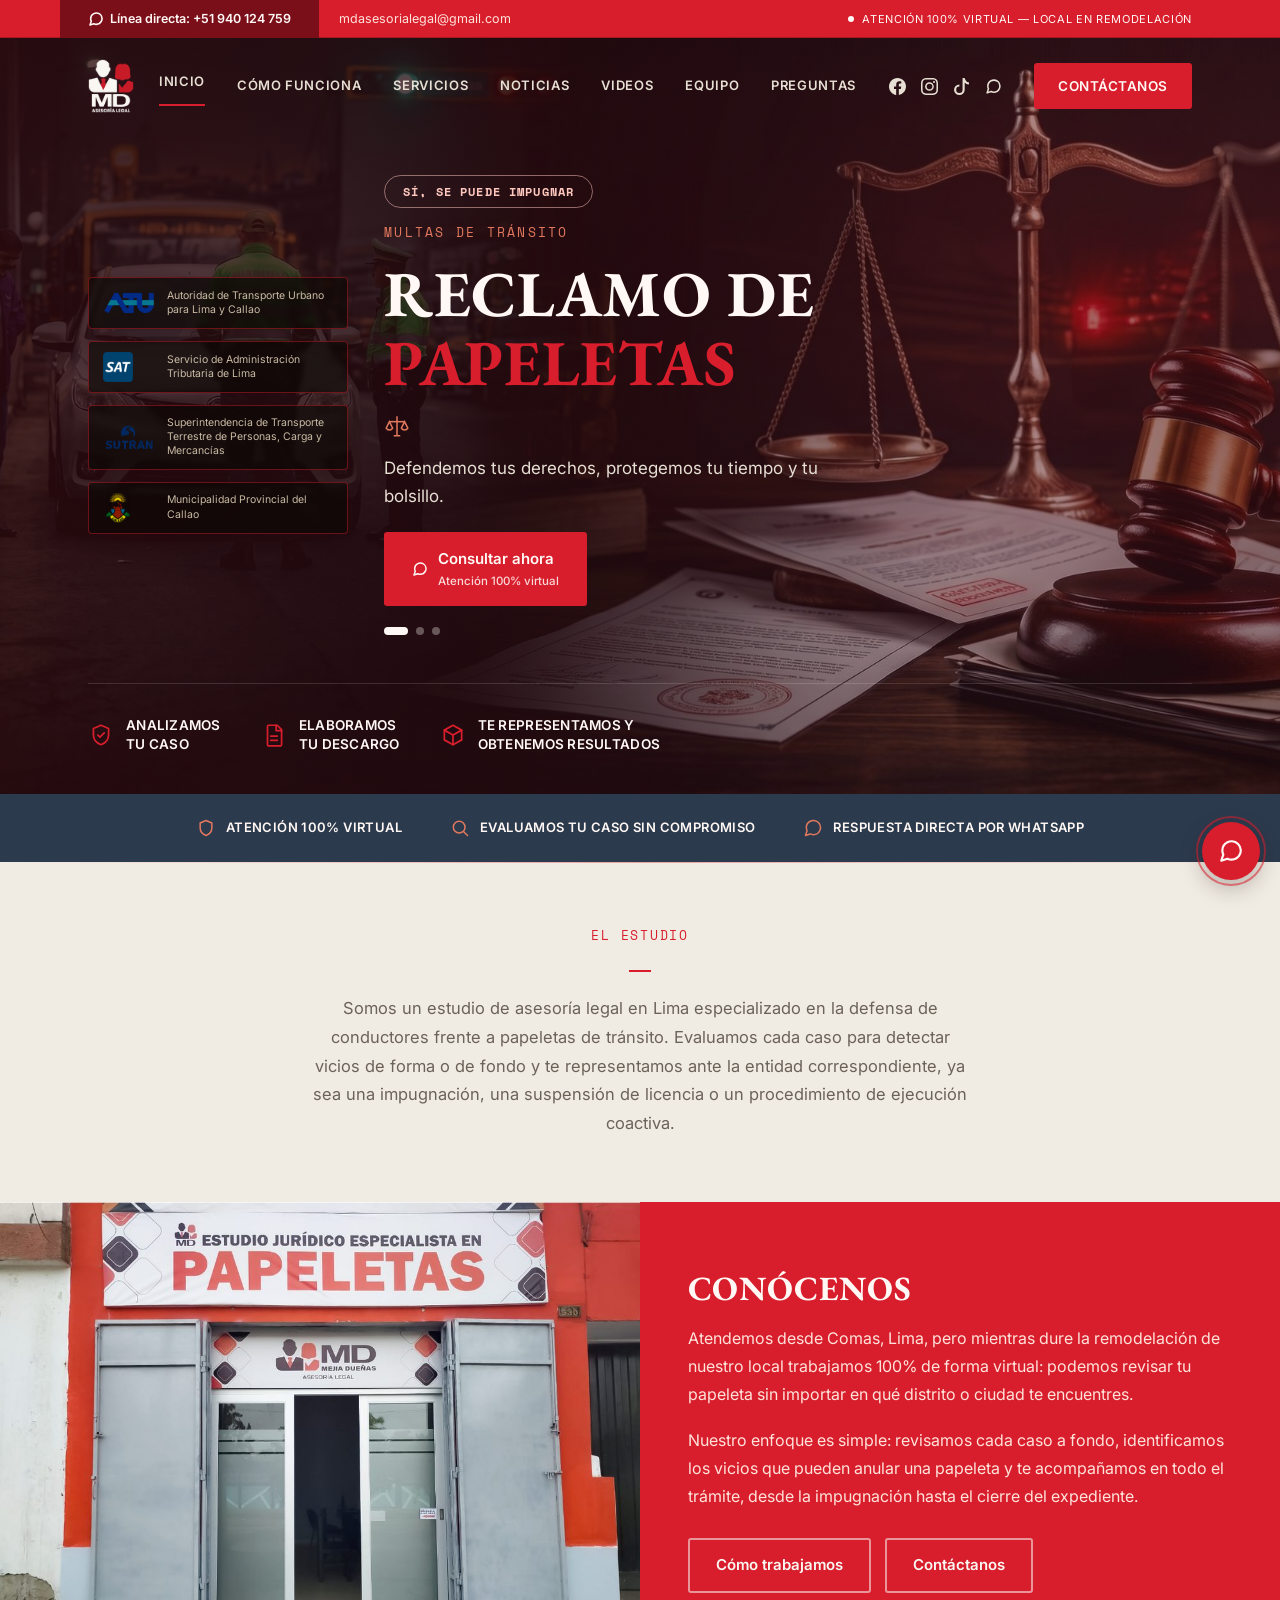
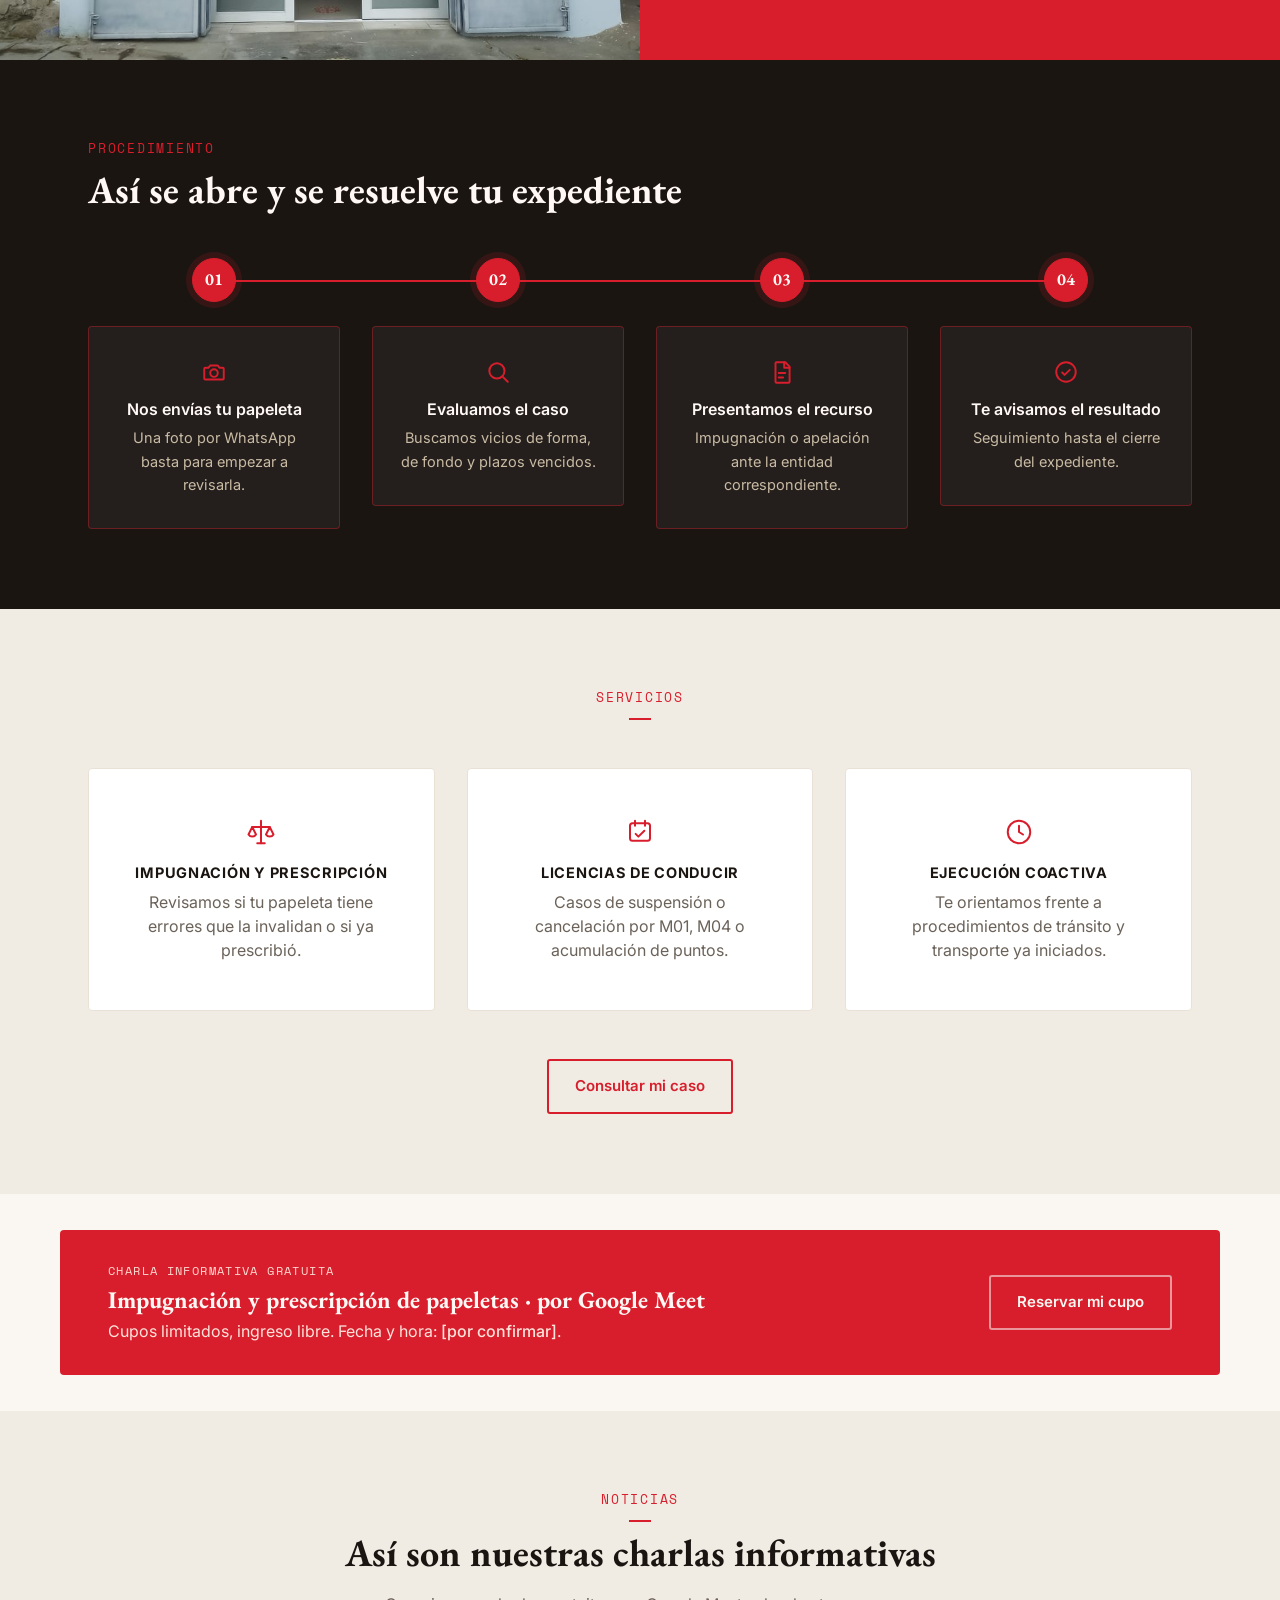
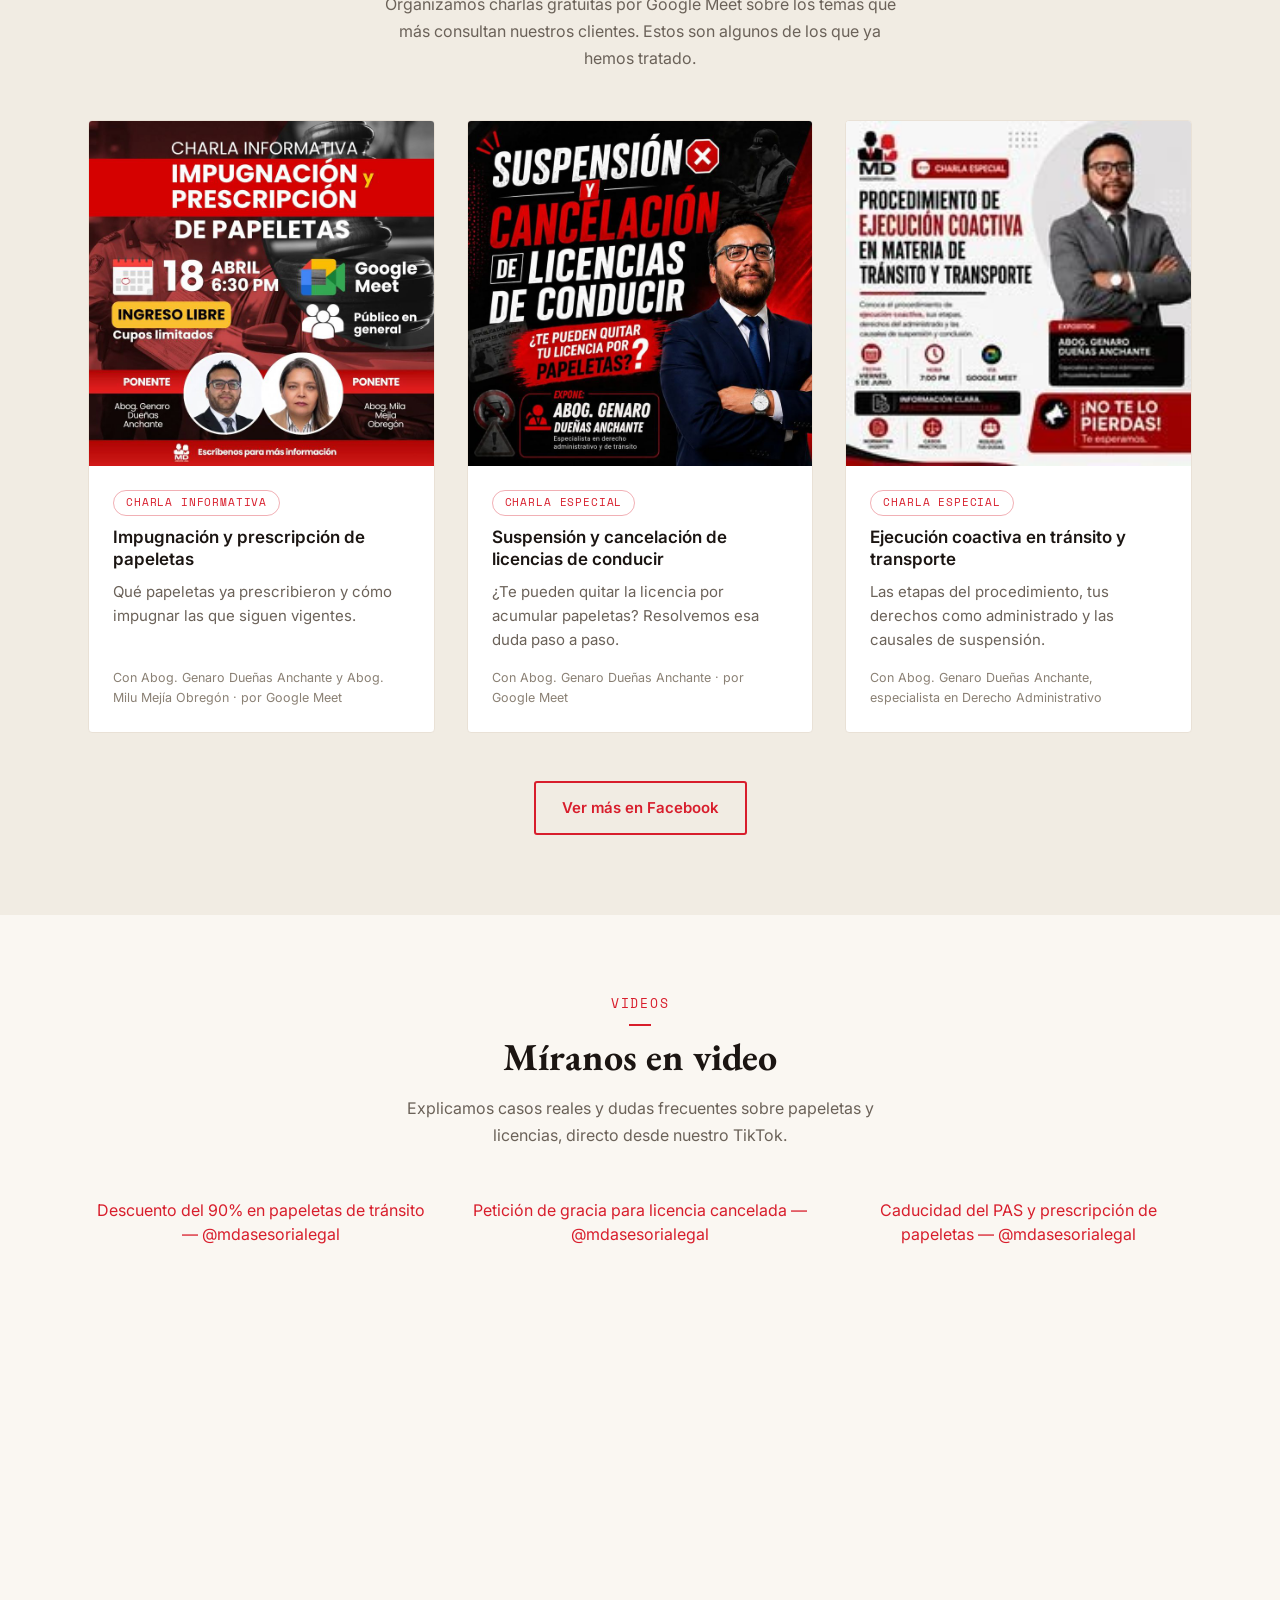
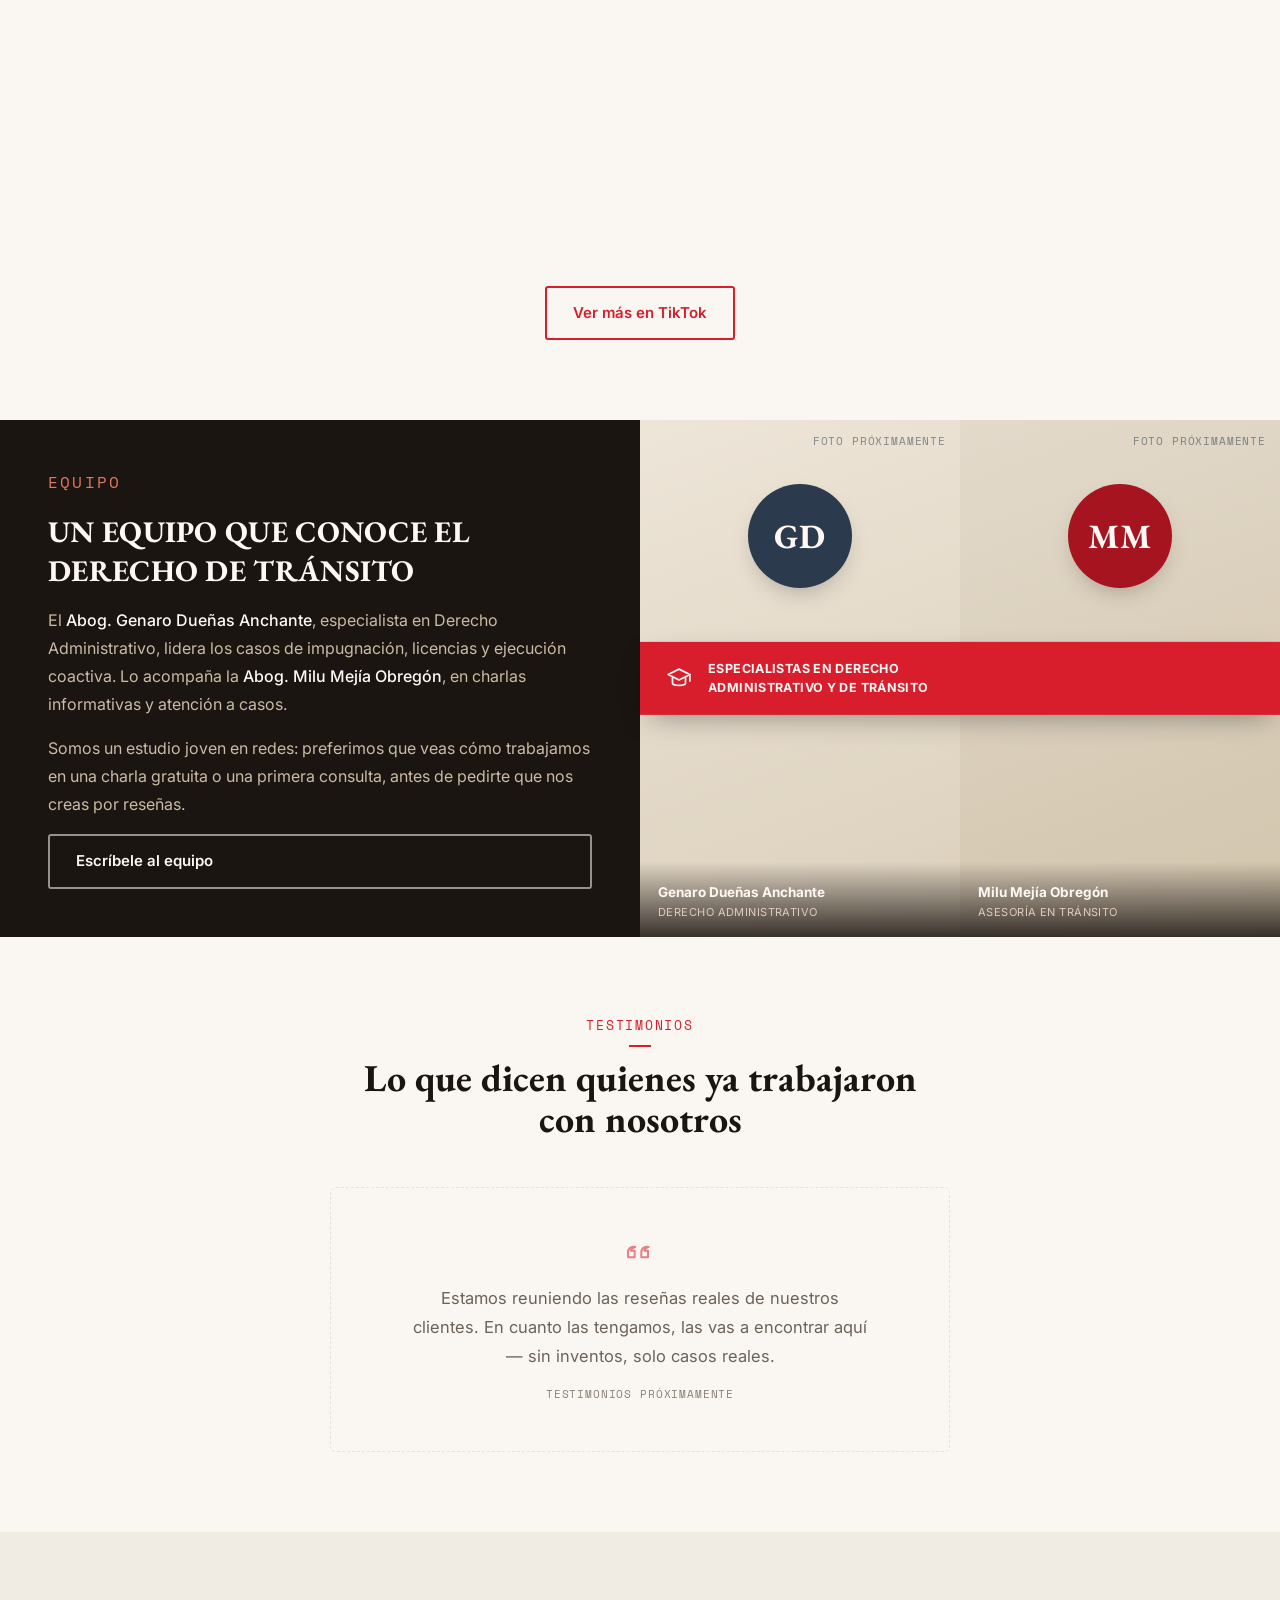
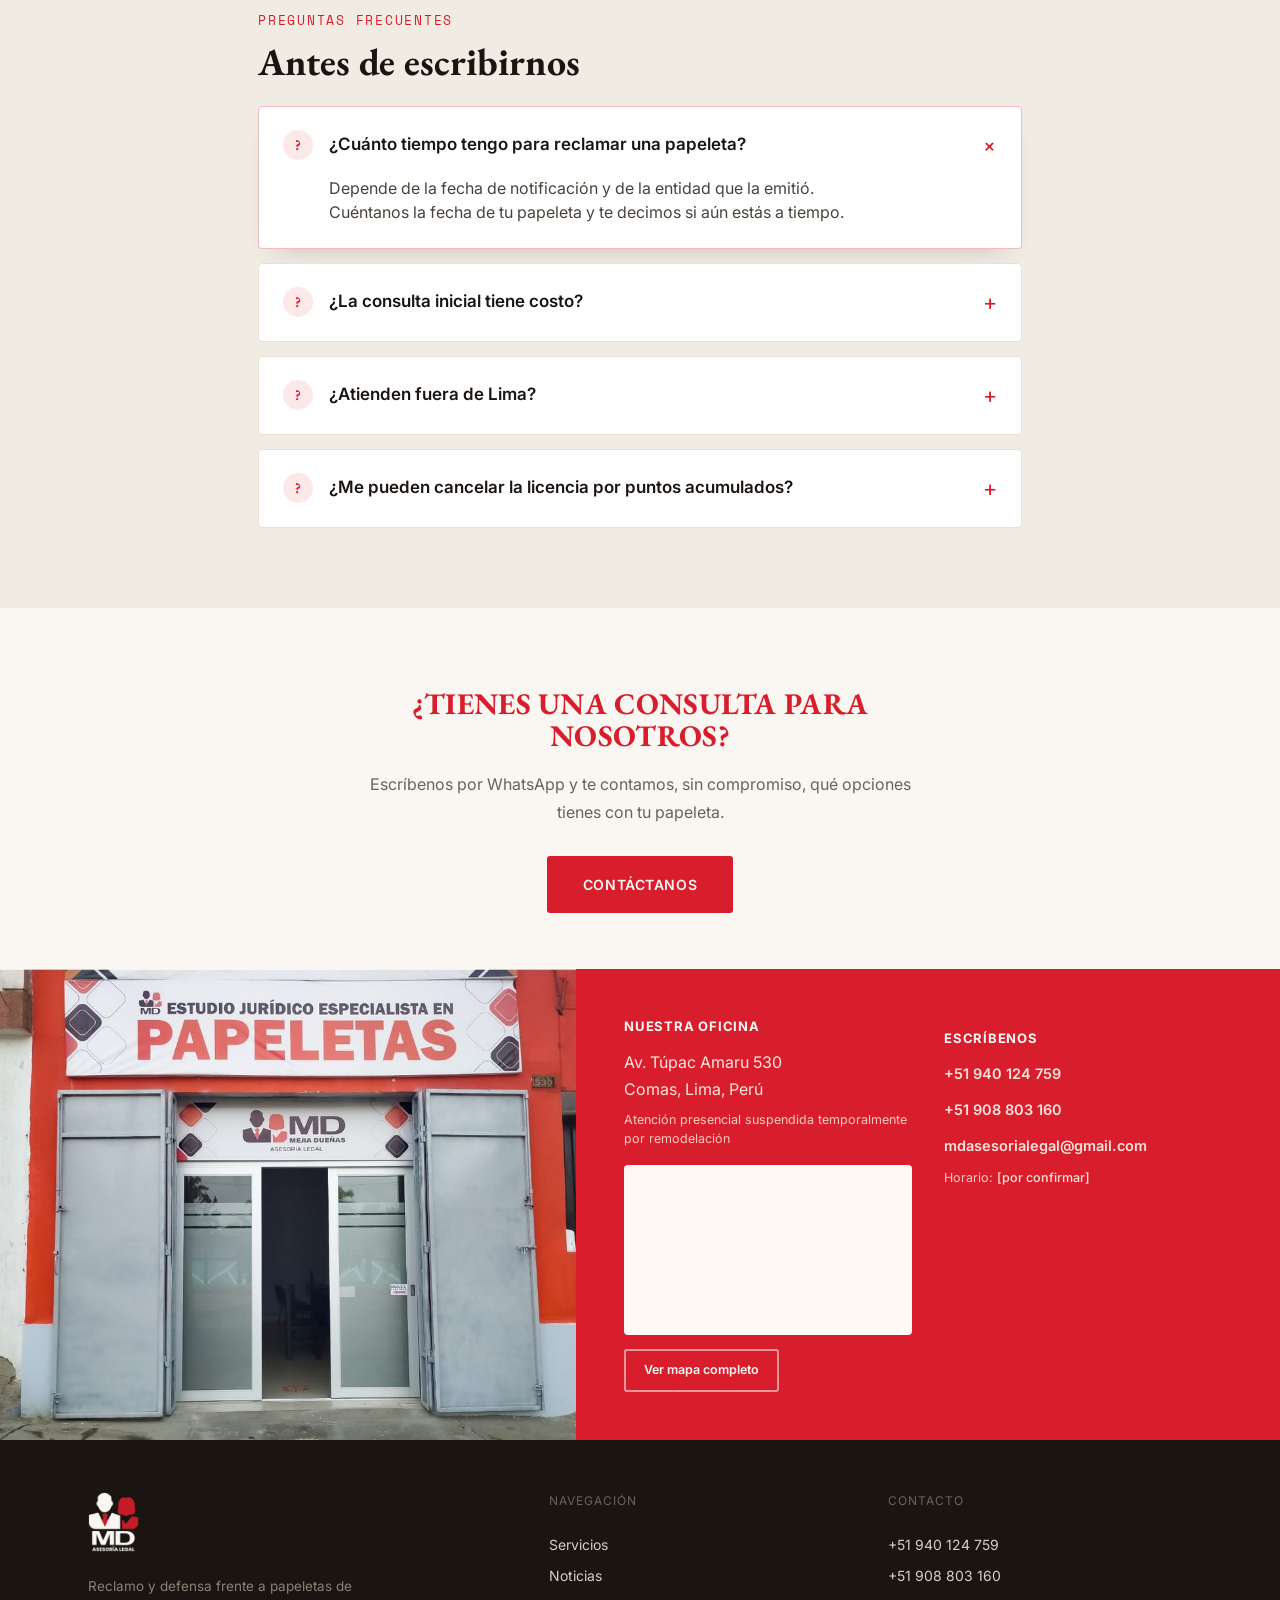
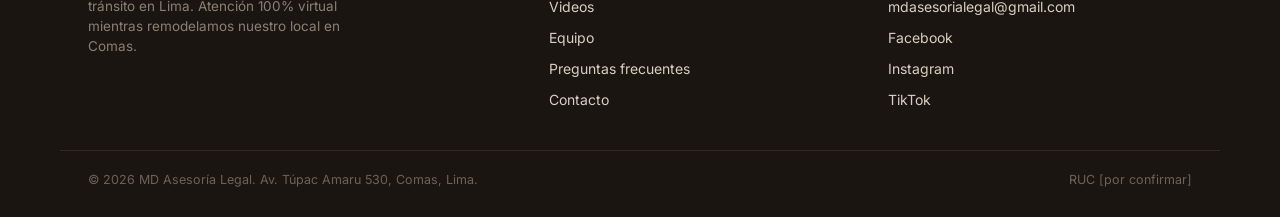
==== commit 0e013415: "Rediseña "Cómo funciona" como línea de tiempo que se ilumina al hacer scroll Reemplaza las 4 cards p" ====
--- a/index.html
+++ b/index.html
@@ -213,40 +213,47 @@
       <div class="container">
         <p class="eyebrow">Procedimiento</p>
         <h2 class="section-title">Así se abre y se resuelve tu expediente</h2>
-        <ol class="process__steps">
-          <li class="process__step" data-reveal data-reveal-group="steps">
-            <span class="process__icon-badge">
-              <svg viewBox="0 0 24 24" fill="none" stroke="currentColor" stroke-width="1.8" stroke-linecap="round" stroke-linejoin="round" aria-hidden="true"><path d="M4 8h3l1.5-2h7L17 8h3a1 1 0 0 1 1 1v9a1 1 0 0 1-1 1H4a1 1 0 0 1-1-1V9a1 1 0 0 1 1-1z"></path><circle cx="12" cy="13" r="3.5"></circle></svg>
-            </span>
-            <span class="process__num">01</span>
-            <h3>Nos envías tu papeleta</h3>
-            <p>Una foto por WhatsApp basta para empezar a revisarla.</p>
-          </li>
-          <li class="process__step" data-reveal data-reveal-group="steps">
-            <span class="process__icon-badge">
-              <svg viewBox="0 0 24 24" fill="none" stroke="currentColor" stroke-width="1.8" stroke-linecap="round" stroke-linejoin="round" aria-hidden="true"><circle cx="11" cy="11" r="7"></circle><path d="M21 21l-4.3-4.3"></path></svg>
-            </span>
-            <span class="process__num">02</span>
-            <h3>Evaluamos el caso</h3>
-            <p>Buscamos vicios de forma, de fondo y plazos vencidos.</p>
-          </li>
-          <li class="process__step" data-reveal data-reveal-group="steps">
-            <span class="process__icon-badge">
-              <svg viewBox="0 0 24 24" fill="none" stroke="currentColor" stroke-width="1.8" stroke-linecap="round" stroke-linejoin="round" aria-hidden="true"><path d="M7 3h8l4 4v14a1 1 0 0 1-1 1H7a1 1 0 0 1-1-1V4a1 1 0 0 1 1-1z"></path><path d="M14 3v5h5"></path><path d="M9 13h6M9 17h4"></path></svg>
-            </span>
-            <span class="process__num">03</span>
-            <h3>Presentamos el recurso</h3>
-            <p>Impugnación o apelación ante la entidad correspondiente.</p>
-          </li>
-          <li class="process__step" data-reveal data-reveal-group="steps">
-            <span class="process__icon-badge">
-              <svg viewBox="0 0 24 24" fill="none" stroke="currentColor" stroke-width="1.8" stroke-linecap="round" stroke-linejoin="round" aria-hidden="true"><circle cx="12" cy="12" r="9"></circle><path d="M8.5 12.5l2.2 2.2L15.5 10"></path></svg>
-            </span>
-            <span class="process__num">04</span>
-            <h3>Te avisamos el resultado</h3>
-            <p>Seguimiento hasta el cierre del expediente.</p>
-          </li>
-        </ol>
+        <div class="process__rail-wrap" data-reveal>
+          <div class="process__rail" aria-hidden="true">
+            <span class="process__rail-segment"></span>
+            <span class="process__rail-segment"></span>
+            <span class="process__rail-segment"></span>
+          </div>
+          <ol class="process__steps">
+            <li class="process__step" data-step="1">
+              <span class="process__node"><span class="process__node-num">01</span></span>
+              <div class="process__card">
+                <svg class="process__step-icon" viewBox="0 0 24 24" fill="none" stroke="currentColor" stroke-width="1.8" stroke-linecap="round" stroke-linejoin="round" aria-hidden="true"><path d="M4 8h3l1.5-2h7L17 8h3a1 1 0 0 1 1 1v9a1 1 0 0 1-1 1H4a1 1 0 0 1-1-1V9a1 1 0 0 1 1-1z"></path><circle cx="12" cy="13" r="3.5"></circle></svg>
+                <h3>Nos envías tu papeleta</h3>
+                <p>Una foto por WhatsApp basta para empezar a revisarla.</p>
+              </div>
+            </li>
+            <li class="process__step" data-step="2">
+              <span class="process__node"><span class="process__node-num">02</span></span>
+              <div class="process__card">
+                <svg class="process__step-icon" viewBox="0 0 24 24" fill="none" stroke="currentColor" stroke-width="1.8" stroke-linecap="round" stroke-linejoin="round" aria-hidden="true"><circle cx="11" cy="11" r="7"></circle><path d="M21 21l-4.3-4.3"></path></svg>
+                <h3>Evaluamos el caso</h3>
+                <p>Buscamos vicios de forma, de fondo y plazos vencidos.</p>
+              </div>
+            </li>
+            <li class="process__step" data-step="3">
+              <span class="process__node"><span class="process__node-num">03</span></span>
+              <div class="process__card">
+                <svg class="process__step-icon" viewBox="0 0 24 24" fill="none" stroke="currentColor" stroke-width="1.8" stroke-linecap="round" stroke-linejoin="round" aria-hidden="true"><path d="M7 3h8l4 4v14a1 1 0 0 1-1 1H7a1 1 0 0 1-1-1V4a1 1 0 0 1 1-1z"></path><path d="M14 3v5h5"></path><path d="M9 13h6M9 17h4"></path></svg>
+                <h3>Presentamos el recurso</h3>
+                <p>Impugnación o apelación ante la entidad correspondiente.</p>
+              </div>
+            </li>
+            <li class="process__step" data-step="4">
+              <span class="process__node"><span class="process__node-num">04</span></span>
+              <div class="process__card">
+                <svg class="process__step-icon" viewBox="0 0 24 24" fill="none" stroke="currentColor" stroke-width="1.8" stroke-linecap="round" stroke-linejoin="round" aria-hidden="true"><circle cx="12" cy="12" r="9"></circle><path d="M8.5 12.5l2.2 2.2L15.5 10"></path></svg>
+                <h3>Te avisamos el resultado</h3>
+                <p>Seguimiento hasta el cierre del expediente.</p>
+              </div>
+            </li>
+          </ol>
+        </div>
       </div>
     </section>
 
--- a/css/styles.css
+++ b/css/styles.css
@@ -487,34 +487,68 @@
    ========================================================================== */
 .process { padding: 80px 0; background: var(--color-ink); color: var(--color-paper); }
 .process .section-title { color: #FFF8F5; }
-.process__steps { display: grid; grid-template-columns: repeat(4, 1fr); gap: var(--space-3); margin-top: var(--space-4); }
-.process__step {
-  background: rgba(255, 248, 245, 0.04);
+
+.process__rail-wrap { position: relative; margin-top: var(--space-4); }
+.process__rail {
+  position: absolute;
+  top: 22px;
+  left: 11.6%;
+  right: 11.6%;
+  display: flex;
+}
+.process__rail-segment {
+  flex: 1;
+  height: 2px;
+  background: repeating-linear-gradient(90deg, rgba(255, 248, 245, 0.18) 0 6px, transparent 6px 12px);
+  transition: background 0.5s ease;
+}
+.process__rail-segment.is-lit { background: var(--color-red); }
+
+.process__steps { display: grid; grid-template-columns: repeat(4, 1fr); gap: var(--space-3); list-style: none; margin: 0; padding: 0; position: relative; }
+.process__step { display: flex; flex-direction: column; align-items: center; text-align: center; }
+
+.process__node {
+  width: 44px;
+  height: 44px;
+  border-radius: 50%;
+  display: flex;
+  align-items: center;
+  justify-content: center;
+  flex-shrink: 0;
+  background: var(--color-ink);
+  border: 1.5px solid rgba(255, 248, 245, 0.25);
+  transition: background 0.4s ease, border-color 0.4s ease, box-shadow 0.4s ease;
+}
+.process__node-num {
+  font-family: var(--font-display);
+  font-weight: 700;
+  font-size: 17px;
+  color: rgba(255, 248, 245, 0.45);
+  transition: color 0.4s ease;
+}
+.process__step.is-lit .process__node {
+  background: var(--color-red);
+  border-color: var(--color-red);
+  box-shadow: 0 0 0 6px rgba(216, 30, 44, 0.14);
+}
+.process__step.is-lit .process__node-num { color: #FFF8F5; }
+
+.process__card {
+  margin-top: 24px;
+  width: 100%;
+  background: rgba(255, 248, 245, 0.02);
   border: 1px solid rgba(255, 248, 245, 0.1);
   border-radius: 4px;
   padding: var(--space-3) var(--space-2);
 }
-.process__icon-badge {
-  width: 36px;
-  height: 36px;
-  border-radius: 50%;
-  background: var(--color-navy);
-  display: flex;
-  align-items: center;
-  justify-content: center;
-  margin-bottom: 16px;
-}
-.process__icon-badge svg { width: 18px; height: 18px; color: #FFF8F5; }
-.process__num {
-  display: block;
-  font-family: var(--font-display);
-  font-weight: 700;
-  font-size: 34px;
-  color: #EFE6D8;
-  -webkit-text-stroke: 1.5px var(--color-red);
-}
-.process__step h3 { font-size: 18px; color: #FFF8F5; margin-top: 14px; }
-.process__step p { font-size: 16px; color: #C9BBA4; margin-top: 8px; }
+.process__step.is-lit .process__card {
+  border-color: rgba(216, 30, 44, 0.4);
+  background: rgba(255, 248, 245, 0.045);
+}
+.process__step-icon { width: 26px; height: 26px; color: #8A8074; margin: 0 auto; transition: color 0.4s ease; }
+.process__step.is-lit .process__step-icon { color: var(--color-red); }
+.process__card h3 { font-size: 16px; color: #FFF8F5; margin-top: 16px; font-family: var(--font-body); font-weight: 600; }
+.process__card p { font-size: 14.5px; color: #C9BBA4; margin-top: 8px; line-height: 1.6; }
 
 /* ==========================================================================
    SERVICIOS
@@ -894,8 +928,8 @@
 .service__icon { transition: transform 0.25s ease, color 0.25s ease; }
 .service:hover .service__icon { transform: scale(1.12); color: var(--color-red-dark); }
 
-.process__step { transition: transform 0.25s ease, border-color 0.25s ease; }
-.process__step:hover { transform: translateY(-4px); border-color: rgba(255, 248, 245, 0.25); }
+.process__card { transition: transform 0.25s ease, border-color 0.4s ease, background 0.4s ease; }
+.process__step:hover .process__card { transform: translateY(-4px); border-color: rgba(255, 248, 245, 0.3); }
 
 .team__avatar { transition: transform 0.4s ease; }
 .team__photo:hover .team__avatar { transform: scale(1.08); }
@@ -961,6 +995,7 @@
   .team__photos { min-height: 320px; }
 
   .process__steps { grid-template-columns: 1fr 1fr; }
+  .process__rail { display: none; }
   .services__grid { grid-template-columns: 1fr; }
   .news__grid { grid-template-columns: 1fr; }
   .video-grid { grid-template-columns: 1fr; }
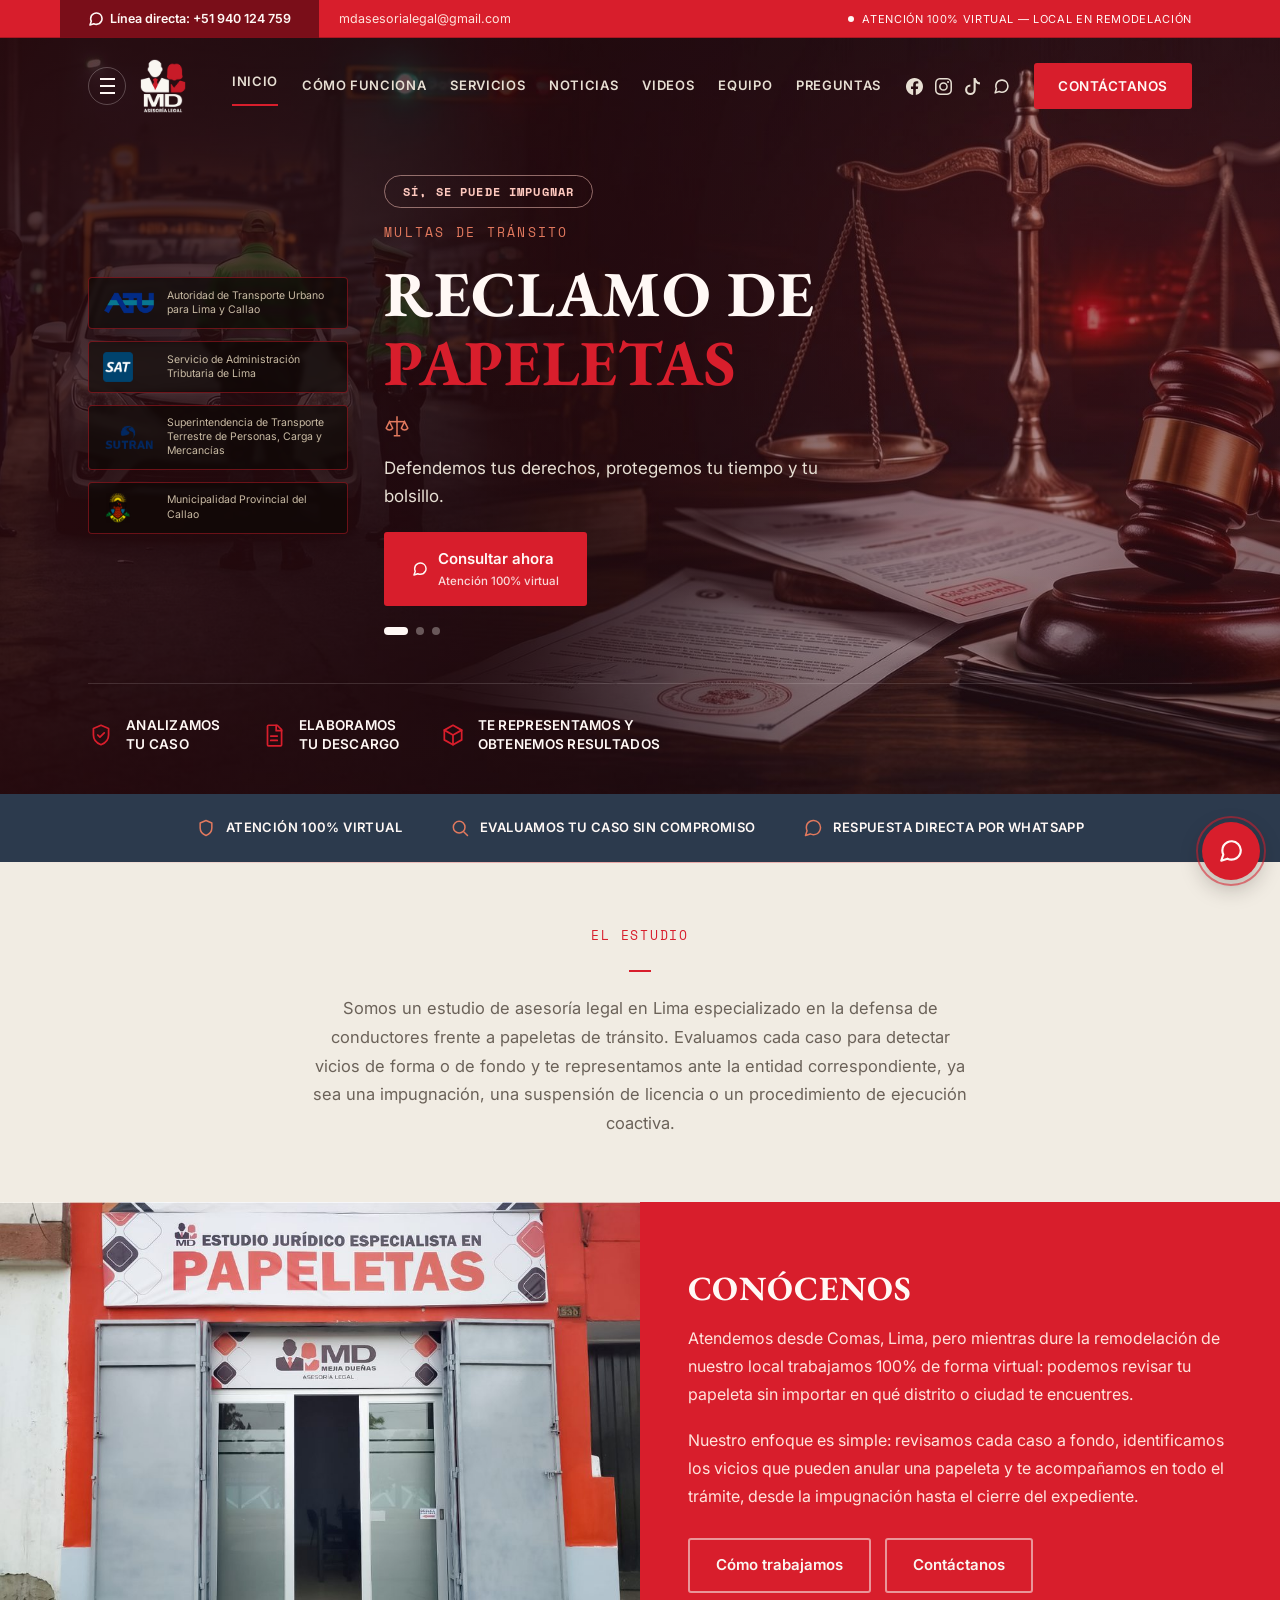
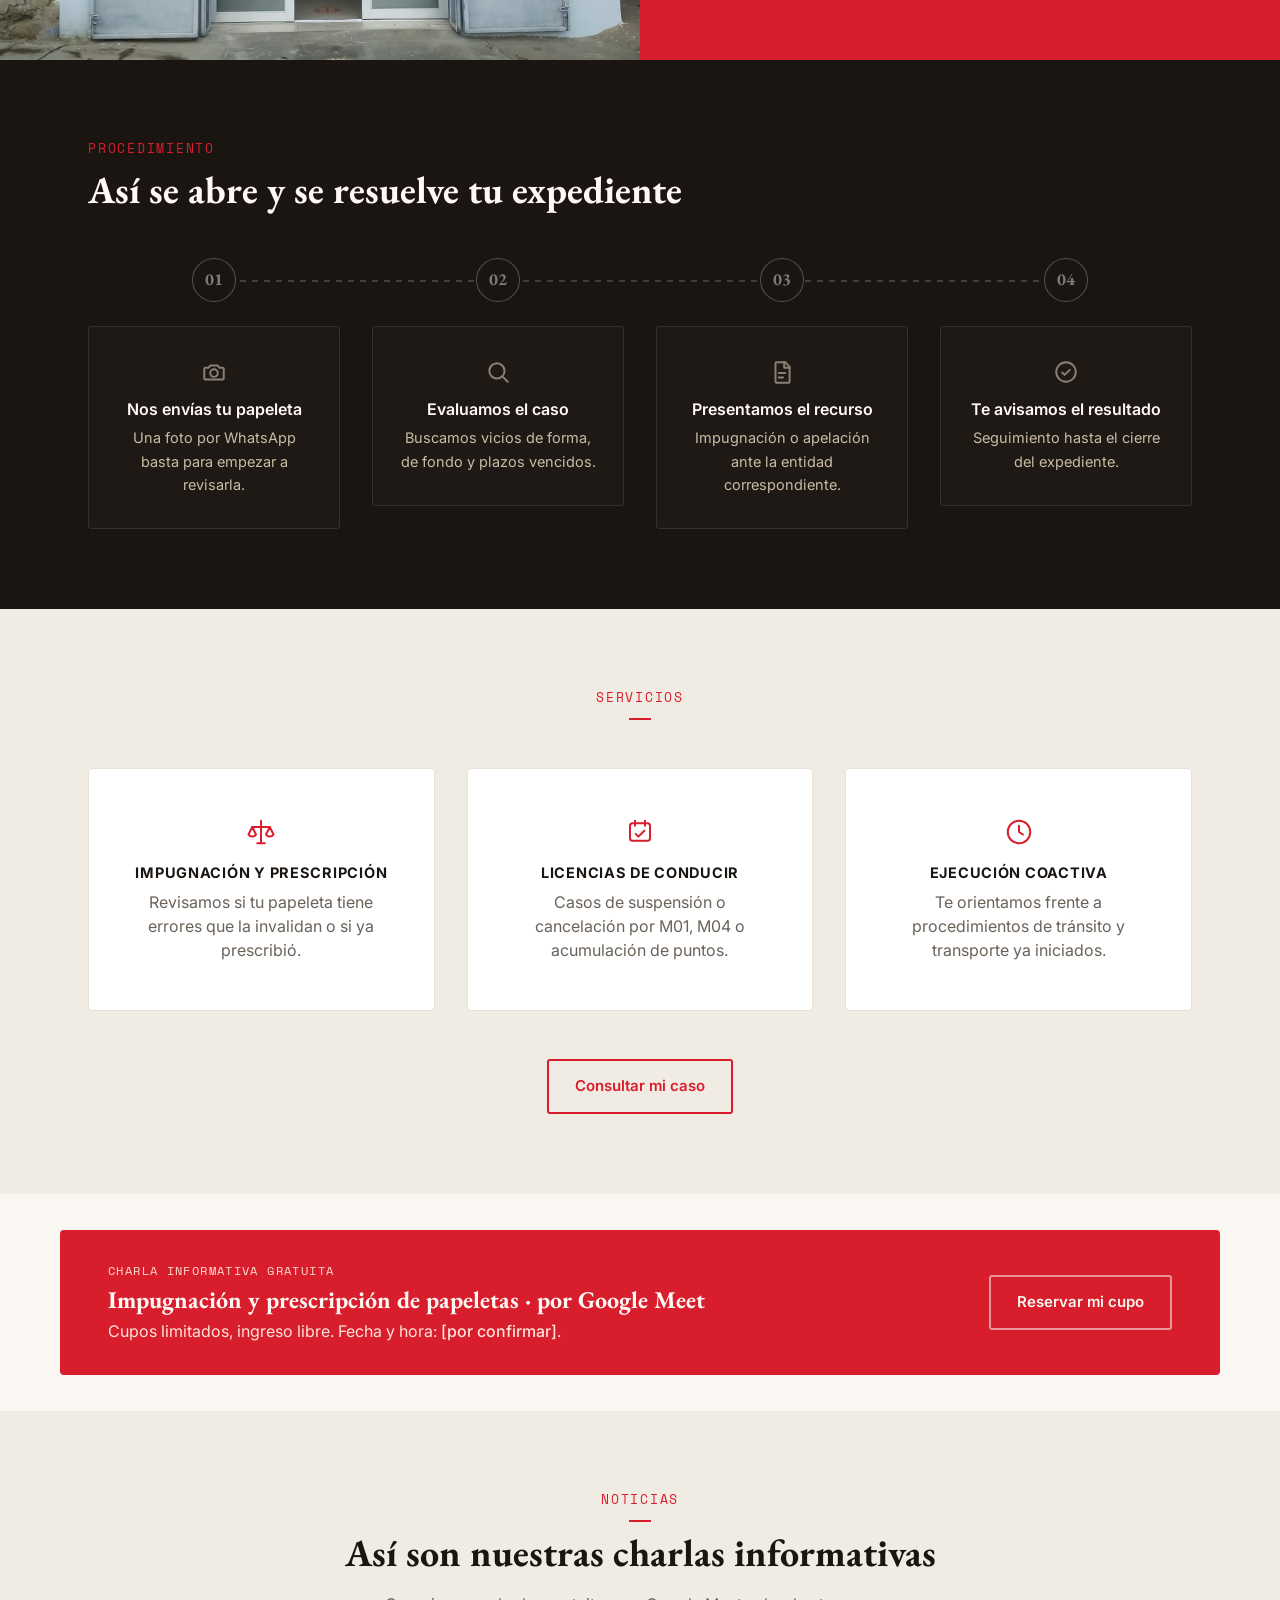
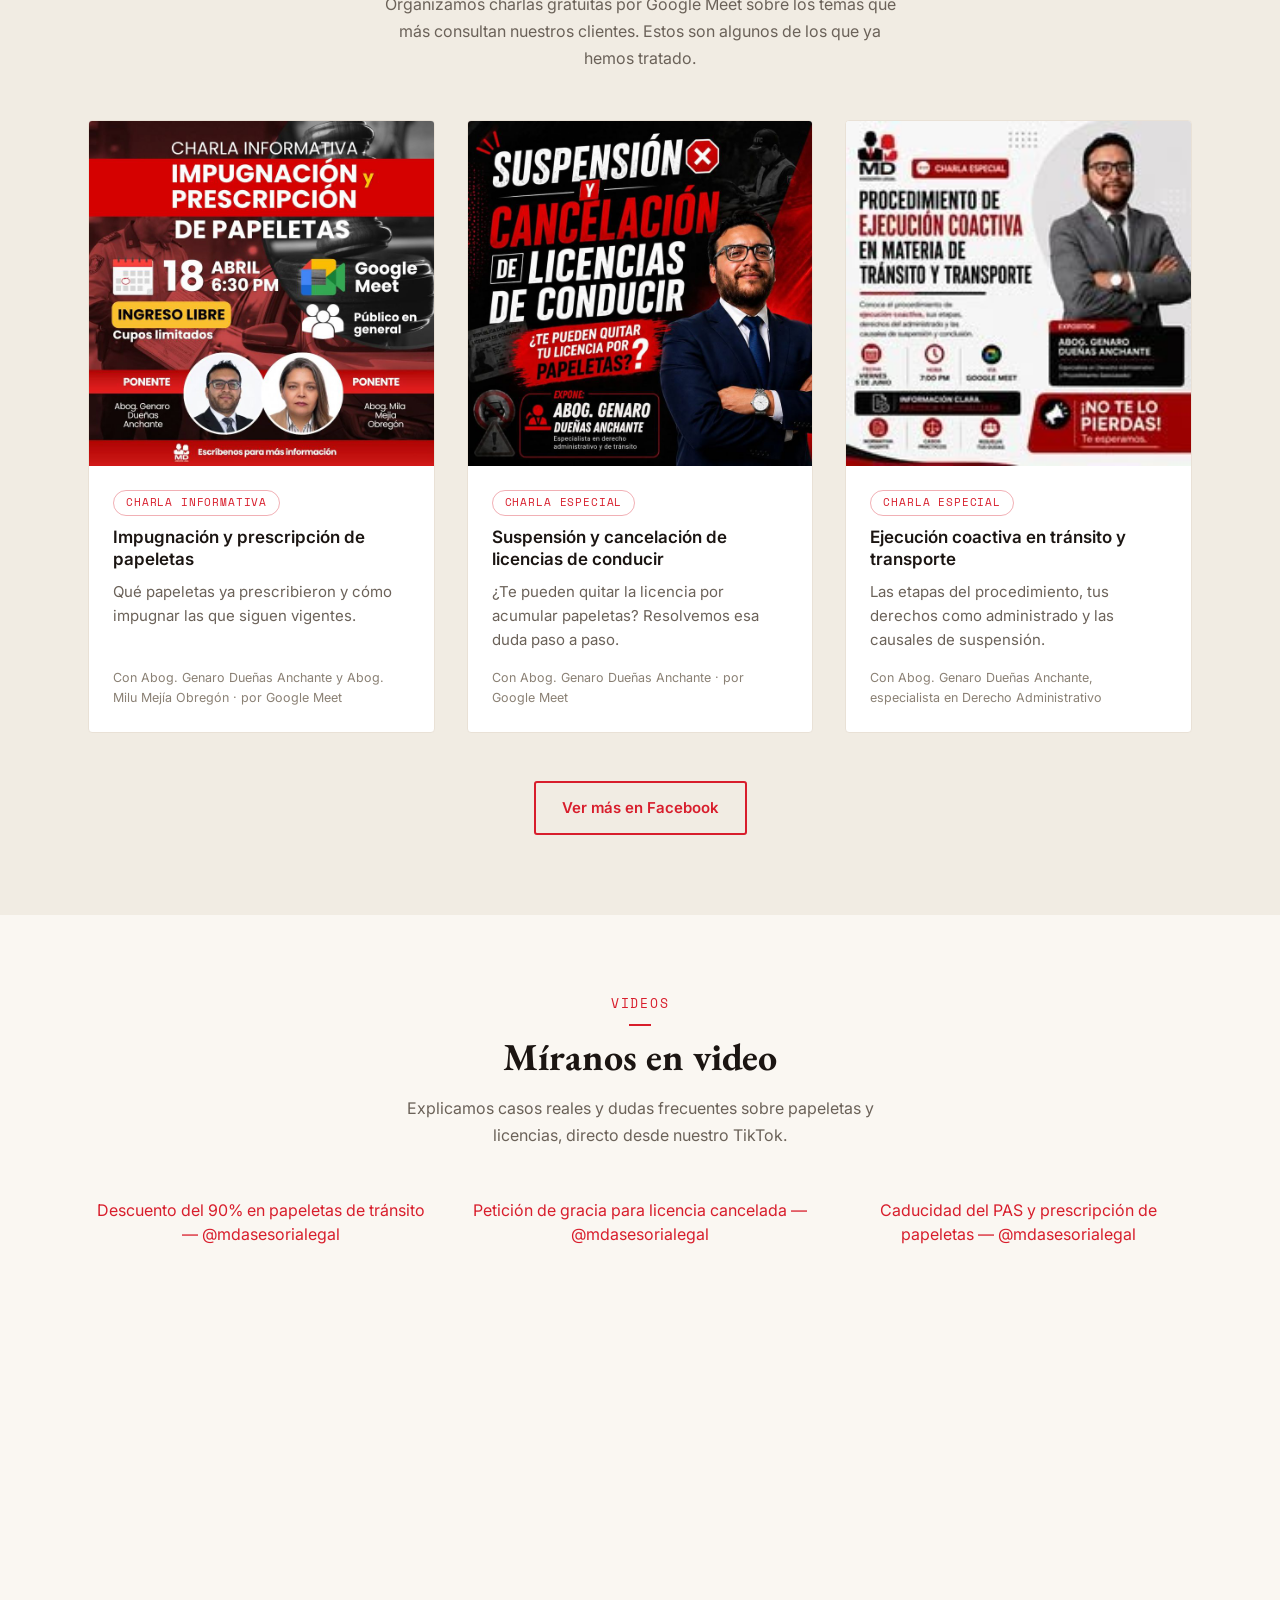
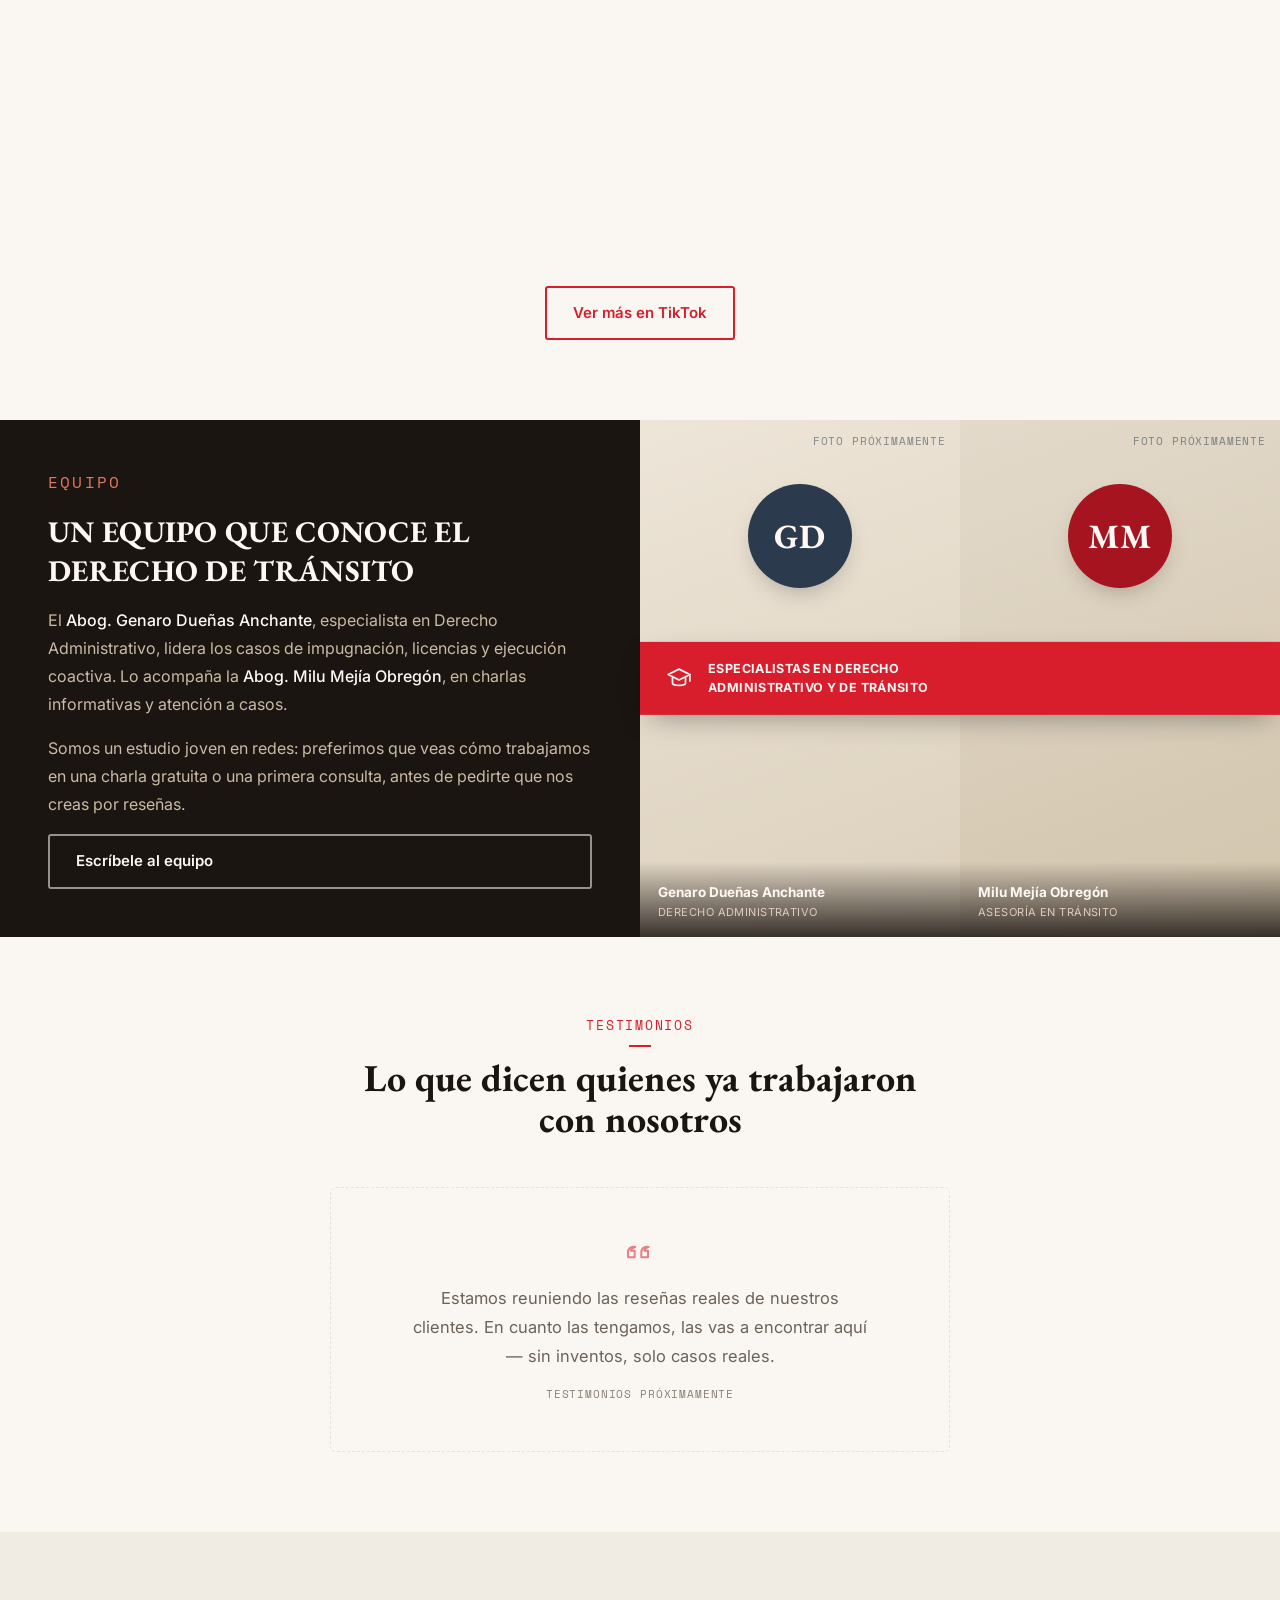
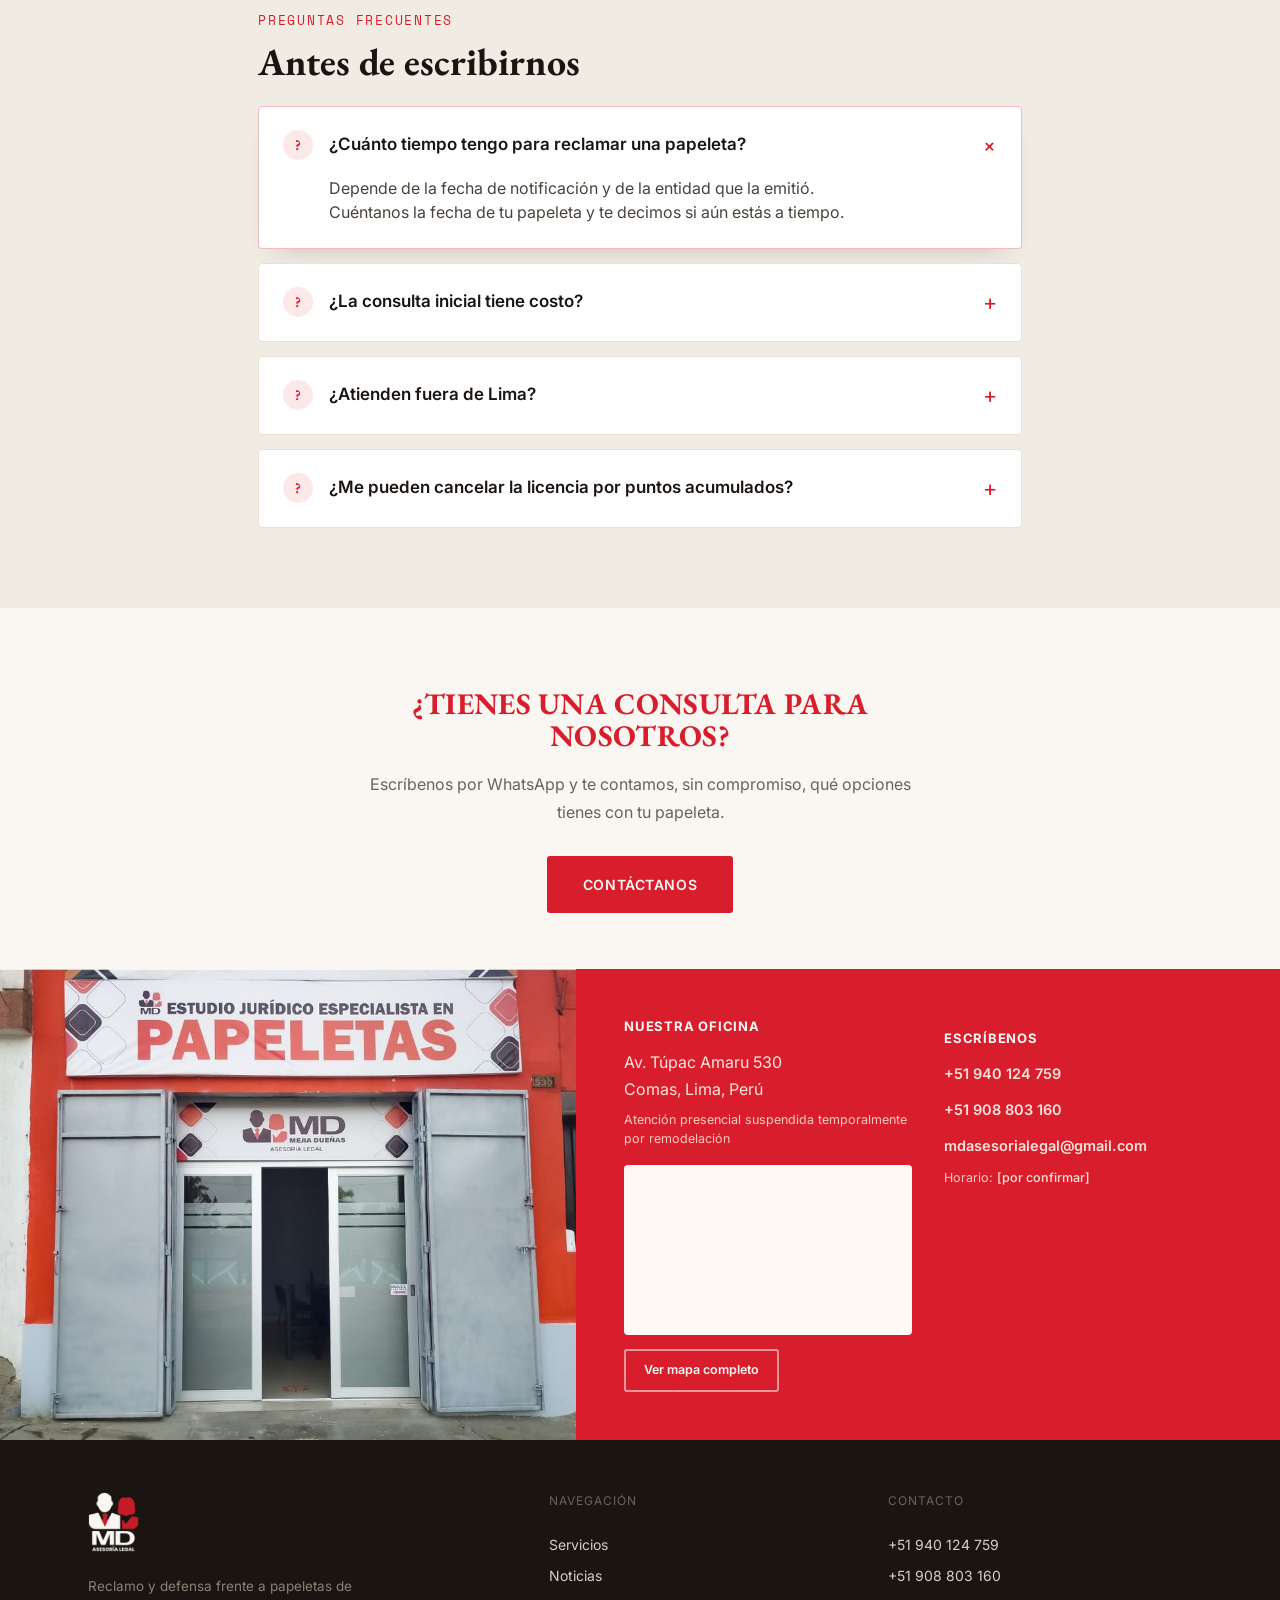
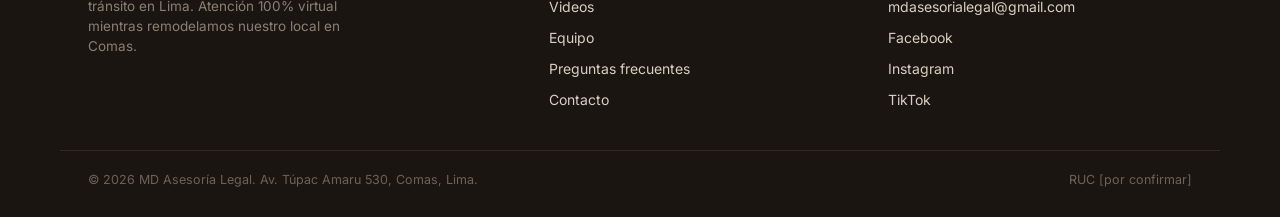
==== commit d03f2c47: "Rediseña el encabezado: hamburguesa junto al logo y menú a pantalla completa Inspirado en el header " ====
--- a/index.html
+++ b/index.html
@@ -20,6 +20,65 @@
 </head>
 <body>
   <a class="skip-link" href="#main">Saltar al contenido</a>
+
+  <!-- MENÚ A PANTALLA COMPLETA -->
+  <div class="site-menu" id="siteMenu">
+    <div class="site-menu__panel">
+      <div class="site-menu__top">
+        <button type="button" class="site-menu__close" id="siteMenuClose" aria-label="Cerrar menú">
+          <svg viewBox="0 0 24 24" fill="none" stroke="currentColor" stroke-width="1.8" stroke-linecap="round" aria-hidden="true"><path d="M6 6l12 12M18 6L6 18"></path></svg>
+        </button>
+        <a href="#inicio" class="site-menu__brand">
+          <img src="assets/logo-md-120.png" srcset="assets/logo-md-120.png 1x, assets/logo-md-240.png 2x" alt="MD Asesoría Legal">
+        </a>
+      </div>
+
+      <nav class="site-menu__links" aria-label="Navegación principal">
+        <a href="#inicio">Inicio</a>
+        <a href="#como-funciona">Cómo funciona</a>
+        <a href="#servicios">Servicios</a>
+        <a href="#noticias">Noticias</a>
+        <a href="#videos">Videos</a>
+        <a href="#equipo">Equipo</a>
+        <a href="#preguntas">Preguntas</a>
+      </nav>
+
+      <div class="site-menu__divider" aria-hidden="true"></div>
+
+      <div class="site-menu__contact">
+        <a href="https://wa.me/51940124759" class="site-menu__contact-item">
+          <svg viewBox="0 0 24 24" fill="none" stroke="currentColor" stroke-width="2.2" stroke-linecap="round" stroke-linejoin="round" aria-hidden="true"><path d="M21 11.5a8.38 8.38 0 0 1-.9 3.8 8.5 8.5 0 0 1-7.6 4.7 8.38 8.38 0 0 1-3.8-.9L3 21l1.9-5.7a8.38 8.38 0 0 1-.9-3.8 8.5 8.5 0 0 1 4.7-7.6 8.38 8.38 0 0 1 3.8-.9h.5a8.48 8.48 0 0 1 8 8v.5z"></path></svg>
+          <span>+51 940 124 759</span>
+        </a>
+        <a href="mailto:mdasesorialegal@gmail.com" class="site-menu__contact-item">mdasesorialegal@gmail.com</a>
+      </div>
+
+      <a href="https://wa.me/51940124759" class="btn btn-primary site-menu__cta">Contáctanos</a>
+
+      <ul class="site-menu__socials">
+        <li>
+          <a href="https://www.facebook.com/Reclamodepapeletas/?locale=es_LA" target="_blank" rel="noopener" aria-label="Facebook">
+            <svg viewBox="0 0 16 16" fill="currentColor" aria-hidden="true"><path d="M16 8.049c0-4.446-3.582-8.05-8-8.05C3.58 0-.002 3.603-.002 8.05c0 4.017 2.926 7.347 6.75 7.951v-5.625h-2.03V8.05H6.75V6.275c0-2.017 1.195-3.131 3.022-3.131.876 0 1.791.157 1.791.157v1.98h-1.009c-.993 0-1.303.621-1.303 1.258v1.51h2.218l-.354 2.326H9.25V16c3.824-.604 6.75-3.934 6.75-7.951z"/></svg>
+          </a>
+        </li>
+        <li>
+          <a href="https://www.instagram.com/mdasesorialegal/?hl=es-la" target="_blank" rel="noopener" aria-label="Instagram">
+            <svg viewBox="0 0 16 16" fill="currentColor" aria-hidden="true"><path d="M8 0C5.829 0 5.556.01 4.703.048 3.85.088 3.269.222 2.76.42a3.917 3.917 0 0 0-1.417.923A3.927 3.927 0 0 0 .42 2.76C.222 3.268.087 3.85.048 4.7.01 5.555 0 5.827 0 8.001c0 2.172.01 2.444.048 3.297.04.852.174 1.433.372 1.942.205.526.478.972.923 1.417.444.445.89.719 1.416.923.51.198 1.09.333 1.942.372C5.555 15.99 5.827 16 8 16s2.444-.01 3.298-.048c.851-.04 1.434-.174 1.943-.372a3.916 3.916 0 0 0 1.416-.923c.445-.445.718-.891.923-1.417.197-.509.332-1.09.372-1.942C15.99 10.445 16 10.173 16 8s-.01-2.445-.048-3.299c-.04-.851-.175-1.433-.372-1.941a3.926 3.926 0 0 0-.923-1.417A3.911 3.911 0 0 0 13.24.42c-.51-.198-1.092-.333-1.943-.372C10.443.01 10.172 0 7.998 0h.003zm-.717 1.442h.718c2.136 0 2.389.007 3.232.046.78.035 1.204.166 1.486.275.373.145.64.319.92.599.28.28.453.546.598.92.11.281.24.705.275 1.485.039.843.047 1.096.047 3.231s-.008 2.389-.047 3.232c-.035.78-.166 1.203-.275 1.485a2.47 2.47 0 0 1-.599.919c-.28.28-.546.453-.92.598-.28.11-.704.24-1.485.276-.843.038-1.096.047-3.232.047s-2.39-.009-3.233-.047c-.78-.036-1.203-.166-1.485-.276a2.478 2.478 0 0 1-.92-.598 2.48 2.48 0 0 1-.6-.92c-.109-.281-.24-.705-.275-1.485-.038-.843-.046-1.096-.046-3.233 0-2.136.008-2.388.046-3.231.036-.78.166-1.204.276-1.486.145-.373.319-.64.599-.92.28-.28.546-.453.92-.598.282-.11.705-.24 1.485-.276.738-.033 1.024-.043 2.515-.045v.002zm4.988 1.328a.96.96 0 1 0 0 1.92.96.96 0 0 0 0-1.92zm-4.27 1.122a4.109 4.109 0 1 0 0 8.217 4.109 4.109 0 0 0 0-8.217zm0 1.441a2.667 2.667 0 1 1 0 5.334 2.667 2.667 0 0 1 0-5.334z"/></svg>
+          </a>
+        </li>
+        <li>
+          <a href="https://www.tiktok.com/@mdasesorialegal" target="_blank" rel="noopener" aria-label="TikTok">
+            <svg viewBox="0 0 16 16" fill="currentColor" aria-hidden="true"><path d="M9 0h1.98c.144.715.54 1.617 1.235 2.512C12.895 3.389 13.797 4 15 4v2c-1.753 0-3.07-.814-4-1.829V11a5 5 0 1 1-5-5v2a3 3 0 1 0 3 3z"/></svg>
+          </a>
+        </li>
+        <li>
+          <a href="https://wa.me/51940124759" target="_blank" rel="noopener" aria-label="WhatsApp">
+            <svg viewBox="0 0 24 24" fill="none" stroke="currentColor" stroke-width="2.2" stroke-linecap="round" stroke-linejoin="round" aria-hidden="true"><path d="M21 11.5a8.38 8.38 0 0 1-.9 3.8 8.5 8.5 0 0 1-7.6 4.7 8.38 8.38 0 0 1-3.8-.9L3 21l1.9-5.7a8.38 8.38 0 0 1-.9-3.8 8.5 8.5 0 0 1 4.7-7.6 8.38 8.38 0 0 1 3.8-.9h.5a8.48 8.48 0 0 1 8 8v.5z"></path></svg>
+          </a>
+        </li>
+      </ul>
+    </div>
+  </div>
 
   <!-- BARRA DE UTILIDAD -->
   <div class="utility-bar">
@@ -42,13 +101,14 @@
   <div class="hero-wrap">
     <div class="hero-wrap__bg" aria-hidden="true"></div>
     <nav class="navbar container">
-      <a href="#inicio" class="navbar__brand">
-        <img src="assets/logo-md-light-120.png" srcset="assets/logo-md-light-120.png 1x, assets/logo-md-light-240.png 2x" alt="MD Asesoría Legal" class="navbar__brand-mark">
-      </a>
-
-      <button type="button" class="navbar__toggle" id="navToggle" aria-expanded="false" aria-controls="navMenu" aria-label="Abrir menú">
-        <span></span><span></span><span></span>
-      </button>
+      <div class="navbar__left">
+        <button type="button" class="navbar__toggle" id="navToggle" aria-expanded="false" aria-controls="siteMenu" aria-label="Abrir menú">
+          <span></span><span></span><span></span>
+        </button>
+        <a href="#inicio" class="navbar__brand">
+          <img src="assets/logo-md-light-120.png" srcset="assets/logo-md-light-120.png 1x, assets/logo-md-light-240.png 2x" alt="MD Asesoría Legal" class="navbar__brand-mark">
+        </a>
+      </div>
 
       <div class="navbar__menu" id="navMenu">
         <a href="#inicio" class="navbar__link navbar__link--active">Inicio</a>
@@ -148,9 +208,14 @@
   <!-- NAV FIJO (aparece al bajar) -->
   <nav class="compact-nav" id="compactNav" aria-label="Navegación secundaria">
     <div class="container compact-nav__row">
-      <a href="#inicio" class="compact-nav__brand" aria-label="Ir al inicio">
-        <img src="assets/logo-md-light-120.png" srcset="assets/logo-md-light-120.png 1x, assets/logo-md-light-240.png 2x" alt="MD Asesoría Legal">
-      </a>
+      <div class="compact-nav__left">
+        <button type="button" class="compact-nav__toggle" id="compactNavToggle" aria-expanded="false" aria-controls="siteMenu" aria-label="Abrir menú">
+          <span></span><span></span><span></span>
+        </button>
+        <a href="#inicio" class="compact-nav__brand" aria-label="Ir al inicio">
+          <img src="assets/logo-md-120.png" srcset="assets/logo-md-120.png 1x, assets/logo-md-240.png 2x" alt="MD Asesoría Legal">
+        </a>
+      </div>
       <div class="compact-nav__links">
         <a href="#como-funciona">Cómo funciona</a>
         <a href="#servicios">Servicios</a>
--- a/css/styles.css
+++ b/css/styles.css
@@ -243,25 +243,31 @@
   justify-content: space-between;
   height: 96px;
 }
-.navbar__brand { display: flex; align-items: center; }
-.navbar__brand-mark { height: 54px; width: auto; }
+.navbar__left { display: flex; align-items: center; gap: 14px; }
+.navbar__brand { display: flex; align-items: center; flex-shrink: 0; }
+.navbar__brand-mark { height: 54px; width: auto; flex-shrink: 0; }
 
 .navbar__toggle {
-  display: none;
+  display: flex;
   flex-direction: column;
   justify-content: center;
   gap: 5px;
-  width: 40px;
-  height: 40px;
+  width: 38px;
+  height: 38px;
   background: transparent;
-  border: 0;
+  border: 1px solid rgba(255, 248, 245, 0.25);
+  border-radius: 50%;
   cursor: pointer;
   z-index: 3;
-}
+  flex-shrink: 0;
+  transition: border-color 0.2s ease, background 0.2s ease;
+}
+.navbar__toggle:hover { border-color: var(--color-red); background: rgba(216, 30, 44, 0.12); }
 .navbar__toggle span {
   display: block;
-  width: 22px;
+  width: 15px;
   height: 2px;
+  margin: 0 auto;
   background: #FFF8F5;
   transition: transform 0.2s ease, opacity 0.2s ease;
 }
@@ -269,13 +275,14 @@
 .navbar__toggle[aria-expanded="true"] span:nth-child(2) { opacity: 0; }
 .navbar__toggle[aria-expanded="true"] span:nth-child(3) { transform: translateY(-7px) rotate(-45deg); }
 
-.navbar__menu { display: flex; align-items: center; gap: 32px; }
+.navbar__menu { display: flex; align-items: center; gap: 24px; }
 .navbar__link {
   font-size: 13px;
   font-weight: 600;
   color: #E7DFD3;
   text-transform: uppercase;
   letter-spacing: 0.05em;
+  white-space: nowrap;
 }
 .navbar__link:hover { color: #FFC9BF; }
 .navbar__link--active { position: relative; padding-bottom: 8px; }
@@ -288,7 +295,7 @@
 }
 .navbar__cta { padding: 11px 22px; font-size: 13.5px; text-transform: uppercase; letter-spacing: 0.04em; }
 
-.navbar__socials { display: flex; align-items: center; gap: 14px; }
+.navbar__socials { display: flex; align-items: center; gap: 11px; }
 .navbar__socials a {
   display: flex;
   align-items: center;
@@ -416,36 +423,174 @@
   position: fixed;
   top: 0; left: 0; right: 0;
   z-index: 60;
-  background: rgba(23, 17, 13, 0.94);
-  backdrop-filter: blur(10px);
-  -webkit-backdrop-filter: blur(10px);
-  box-shadow: 0 4px 24px -10px rgba(0, 0, 0, 0.45);
+  background: var(--color-paper);
+  border-bottom: 3px solid var(--color-ink);
+  box-shadow: 0 0 0 rgba(0, 0, 0, 0);
   visibility: hidden;
   opacity: 0;
   transform: translateY(-12px);
-  transition: opacity 0.25s ease, transform 0.25s ease, visibility 0s linear 0.25s;
+  transition: opacity 0.25s ease, transform 0.25s ease, box-shadow 0.25s ease, visibility 0s linear 0.25s;
 }
 .compact-nav--visible {
   visibility: visible;
   opacity: 1;
   transform: translateY(0);
-  transition: opacity 0.25s ease, transform 0.25s ease, visibility 0s;
+  box-shadow: 0 4px 24px -10px rgba(27, 21, 18, 0.18);
+  transition: opacity 0.25s ease, transform 0.25s ease, box-shadow 0.25s ease, visibility 0s;
 }
 .compact-nav__row { display: flex; align-items: center; justify-content: space-between; height: 64px; gap: 28px; }
-.compact-nav__brand img { height: 32px; width: auto; display: block; }
+.compact-nav__left { display: flex; align-items: center; gap: 18px; flex-shrink: 0; }
+.compact-nav__brand img { height: 30px; width: auto; display: block; flex-shrink: 0; }
+
+.compact-nav__toggle {
+  display: flex;
+  flex-direction: column;
+  justify-content: center;
+  gap: 5px;
+  width: 38px;
+  height: 38px;
+  background: transparent;
+  border: 1px solid var(--color-border);
+  border-radius: 50%;
+  cursor: pointer;
+  flex-shrink: 0;
+  transition: border-color 0.2s ease, background 0.2s ease;
+}
+.compact-nav__toggle:hover { border-color: var(--color-red); background: rgba(216, 30, 44, 0.08); }
+.compact-nav__toggle span {
+  display: block;
+  width: 15px;
+  height: 2px;
+  margin: 0 auto;
+  background: var(--color-ink);
+  transition: transform 0.2s ease, opacity 0.2s ease;
+}
+.compact-nav__toggle[aria-expanded="true"] span:nth-child(1) { transform: translateY(7px) rotate(45deg); }
+.compact-nav__toggle[aria-expanded="true"] span:nth-child(2) { opacity: 0; }
+.compact-nav__toggle[aria-expanded="true"] span:nth-child(3) { transform: translateY(-7px) rotate(-45deg); }
+
 .compact-nav__links { display: flex; align-items: center; gap: 24px; }
 .compact-nav__links a {
   font-size: 12.5px;
   font-weight: 600;
-  color: #E7DFD3;
+  color: var(--color-ink);
   text-transform: uppercase;
   letter-spacing: 0.05em;
-}
-.compact-nav__links a:hover { color: #FFC9BF; }
+  white-space: nowrap;
+}
+.compact-nav__links a:hover { color: var(--color-red); }
 .compact-nav__cta { padding: 9px 20px; font-size: 12.5px; text-transform: uppercase; letter-spacing: 0.04em; flex-shrink: 0; }
 
 @media (max-width: 860px) {
   .compact-nav { display: none; }
+}
+
+/* ==========================================================================
+   MENÚ A PANTALLA COMPLETA
+   ========================================================================== */
+.site-menu {
+  position: fixed;
+  inset: 0;
+  z-index: 150;
+  background: var(--color-paper);
+  visibility: hidden;
+  opacity: 0;
+  overflow-y: auto;
+  transition: opacity 0.3s ease, visibility 0s linear 0.3s;
+}
+.site-menu.is-open {
+  visibility: visible;
+  opacity: 1;
+  transition: opacity 0.3s ease, visibility 0s;
+}
+body.site-menu-open { overflow: hidden; }
+
+.site-menu__panel {
+  max-width: 640px;
+  margin: 0 auto;
+  min-height: 100%;
+  display: flex;
+  flex-direction: column;
+  padding: 20px 24px clamp(32px, 6vh, 56px);
+}
+
+.site-menu__top { display: flex; align-items: center; gap: 18px; height: 76px; flex-shrink: 0; }
+.site-menu__close {
+  display: flex;
+  align-items: center;
+  justify-content: center;
+  width: 38px;
+  height: 38px;
+  background: transparent;
+  border: 1px solid var(--color-border);
+  border-radius: 50%;
+  color: var(--color-ink);
+  cursor: pointer;
+  flex-shrink: 0;
+  transition: border-color 0.2s ease, color 0.2s ease, transform 0.3s ease;
+}
+.site-menu__close svg { width: 16px; height: 16px; }
+.site-menu__close:hover { border-color: var(--color-red); color: var(--color-red); transform: rotate(90deg); }
+.site-menu__brand img { height: 28px; width: auto; display: block; }
+
+.site-menu__links {
+  display: flex;
+  flex-direction: column;
+  margin-top: clamp(24px, 6vh, 56px);
+}
+.site-menu__links a {
+  font-family: var(--font-display);
+  font-size: clamp(26px, 5vw, 40px);
+  font-weight: 600;
+  color: var(--color-ink);
+  padding: 12px 2px;
+  border-bottom: 1px solid var(--color-border);
+  opacity: 0;
+  transform: translateY(14px);
+  transition: opacity 0.4s ease, transform 0.4s ease, color 0.2s ease, padding-left 0.2s ease;
+}
+.site-menu__links a:hover { color: var(--color-red); padding-left: 10px; }
+.site-menu.is-open .site-menu__links a { opacity: 1; transform: translateY(0); }
+.site-menu__links a:nth-child(1) { transition-delay: 0.04s; }
+.site-menu__links a:nth-child(2) { transition-delay: 0.08s; }
+.site-menu__links a:nth-child(3) { transition-delay: 0.12s; }
+.site-menu__links a:nth-child(4) { transition-delay: 0.16s; }
+.site-menu__links a:nth-child(5) { transition-delay: 0.2s; }
+.site-menu__links a:nth-child(6) { transition-delay: 0.24s; }
+.site-menu__links a:nth-child(7) { transition-delay: 0.28s; }
+
+.site-menu__divider { height: 1px; background: var(--color-border); margin-top: 28px; }
+
+.site-menu__contact { display: flex; flex-wrap: wrap; align-items: center; gap: 10px 28px; margin-top: 24px; }
+.site-menu__contact-item {
+  display: flex;
+  align-items: center;
+  gap: 8px;
+  font-size: 14px;
+  font-weight: 600;
+  color: var(--color-muted);
+  letter-spacing: 0.01em;
+}
+.site-menu__contact-item svg { width: 16px; height: 16px; flex-shrink: 0; }
+.site-menu__contact-item:hover { color: var(--color-red); }
+
+.site-menu__cta { margin-top: 24px; align-self: flex-start; }
+
+.site-menu__socials { display: flex; gap: 22px; margin-top: auto; padding-top: 40px; }
+.site-menu__socials a {
+  display: flex;
+  align-items: center;
+  justify-content: center;
+  width: 20px;
+  height: 20px;
+  color: var(--color-muted);
+  transition: color 0.15s ease, transform 0.15s ease;
+}
+.site-menu__socials svg { width: 19px; height: 19px; }
+.site-menu__socials a:hover { color: var(--color-red); transform: translateY(-2px); }
+
+@media (max-width: 560px) {
+  .site-menu__links a { font-size: 26px; }
 }
 
 /* ==========================================================================
@@ -505,7 +650,7 @@
 .process__rail-segment.is-lit { background: var(--color-red); }
 
 .process__steps { display: grid; grid-template-columns: repeat(4, 1fr); gap: var(--space-3); list-style: none; margin: 0; padding: 0; position: relative; }
-.process__step { display: flex; flex-direction: column; align-items: center; text-align: center; }
+.process__step { display: flex; flex-direction: column; align-items: center; text-align: center; transition: opacity 0.35s ease; }
 
 .process__node {
   width: 44px;
@@ -517,7 +662,7 @@
   flex-shrink: 0;
   background: var(--color-ink);
   border: 1.5px solid rgba(255, 248, 245, 0.25);
-  transition: background 0.4s ease, border-color 0.4s ease, box-shadow 0.4s ease;
+  transition: background 0.4s ease, border-color 0.4s ease, box-shadow 0.35s ease, transform 0.35s ease;
 }
 .process__node-num {
   font-family: var(--font-display);
@@ -529,9 +674,15 @@
 .process__step.is-lit .process__node {
   background: var(--color-red);
   border-color: var(--color-red);
-  box-shadow: 0 0 0 6px rgba(216, 30, 44, 0.14);
 }
 .process__step.is-lit .process__node-num { color: #FFF8F5; }
+
+.process__step.is-active .process__node {
+  background: var(--color-ink);
+  border-color: var(--color-red);
+  box-shadow: 0 0 0 3px var(--color-red) inset, 0 0 0 7px rgba(216, 30, 44, 0.18);
+}
+.process__step.is-active .process__node-num { color: var(--color-red); }
 
 .process__card {
   margin-top: 24px;
@@ -541,12 +692,14 @@
   border-radius: 4px;
   padding: var(--space-3) var(--space-2);
 }
-.process__step.is-lit .process__card {
+.process__step.is-active .process__card {
   border-color: rgba(216, 30, 44, 0.4);
   background: rgba(255, 248, 245, 0.045);
 }
-.process__step-icon { width: 26px; height: 26px; color: #8A8074; margin: 0 auto; transition: color 0.4s ease; }
-.process__step.is-lit .process__step-icon { color: var(--color-red); }
+.process__step-icon { width: 26px; height: 26px; color: #8A8074; margin: 0 auto; transition: color 0.4s ease, transform 0.35s ease; }
+.process__step.is-lit .process__step-icon,
+.process__step.is-active .process__step-icon { color: var(--color-red); }
+.process__step { cursor: pointer; }
 .process__card h3 { font-size: 16px; color: #FFF8F5; margin-top: 16px; font-family: var(--font-body); font-weight: 600; }
 .process__card p { font-size: 14.5px; color: #C9BBA4; margin-top: 8px; line-height: 1.6; }
 
@@ -928,8 +1081,30 @@
 .service__icon { transition: transform 0.25s ease, color 0.25s ease; }
 .service:hover .service__icon { transform: scale(1.12); color: var(--color-red-dark); }
 
-.process__card { transition: transform 0.25s ease, border-color 0.4s ease, background 0.4s ease; }
-.process__step:hover .process__card { transform: translateY(-4px); border-color: rgba(255, 248, 245, 0.3); }
+.process__card { transition: transform 0.3s ease, opacity 0.35s ease, border-color 0.3s ease, background 0.3s ease, box-shadow 0.3s ease; }
+
+/* Al pasar el mouse por cualquier paso, los demás se atenúan y el
+   que tiene el foco se agranda con un brillo rojo más marcado */
+.process__steps:hover .process__step { opacity: 0.5; }
+.process__steps:hover .process__node { opacity: 0.5; }
+
+.process__steps .process__step:hover { opacity: 1; }
+.process__step:hover .process__node {
+  opacity: 1;
+  transform: scale(1.14);
+  box-shadow: 0 0 0 10px rgba(216, 30, 44, 0.2), 0 10px 24px -8px rgba(216, 30, 44, 0.55);
+}
+.process__step:hover .process__card {
+  opacity: 1;
+  transform: translateY(-8px) scale(1.035);
+  border-color: var(--color-red);
+  background: rgba(216, 30, 44, 0.1);
+  box-shadow: 0 24px 46px -20px rgba(216, 30, 44, 0.45);
+}
+.process__step:hover .process__step-icon {
+  color: var(--color-red);
+  transform: scale(1.12);
+}
 
 .team__avatar { transition: transform 0.4s ease; }
 .team__photo:hover .team__avatar { transform: scale(1.08); }
@@ -944,34 +1119,11 @@
 /* ==========================================================================
    RESPONSIVE
    ========================================================================== */
+@media (max-width: 1180px) {
+  .navbar__menu { display: none; }
+}
+
 @media (max-width: 860px) {
-  .navbar__toggle { display: flex; }
-
-  .navbar__menu {
-    position: absolute;
-    top: 96px;
-    left: 0;
-    right: 0;
-    background: var(--color-ink-soft);
-    flex-direction: column;
-    align-items: stretch;
-    gap: 0;
-    padding: 8px 24px 24px;
-    border-top: 1px solid rgba(255, 248, 245, 0.08);
-    transform-origin: top;
-    transform: scaleY(0);
-    opacity: 0;
-    pointer-events: none;
-    transition: transform 0.18s ease, opacity 0.18s ease;
-  }
-  .navbar__menu.is-open { transform: scaleY(1); opacity: 1; pointer-events: auto; }
-  .navbar__link { padding: 14px 0; border-bottom: 1px solid rgba(255, 248, 245, 0.08); }
-  .navbar__link--active::after { display: none; }
-  .navbar__socials { justify-content: center; gap: 22px; padding: 16px 0 4px; }
-  .navbar__socials a { width: 22px; height: 22px; }
-  .navbar__socials svg { width: 20px; height: 20px; }
-  .navbar__cta { margin-top: 12px; justify-content: center; }
-
   .utility-bar__email,
   .utility-bar__right { display: none; }
 
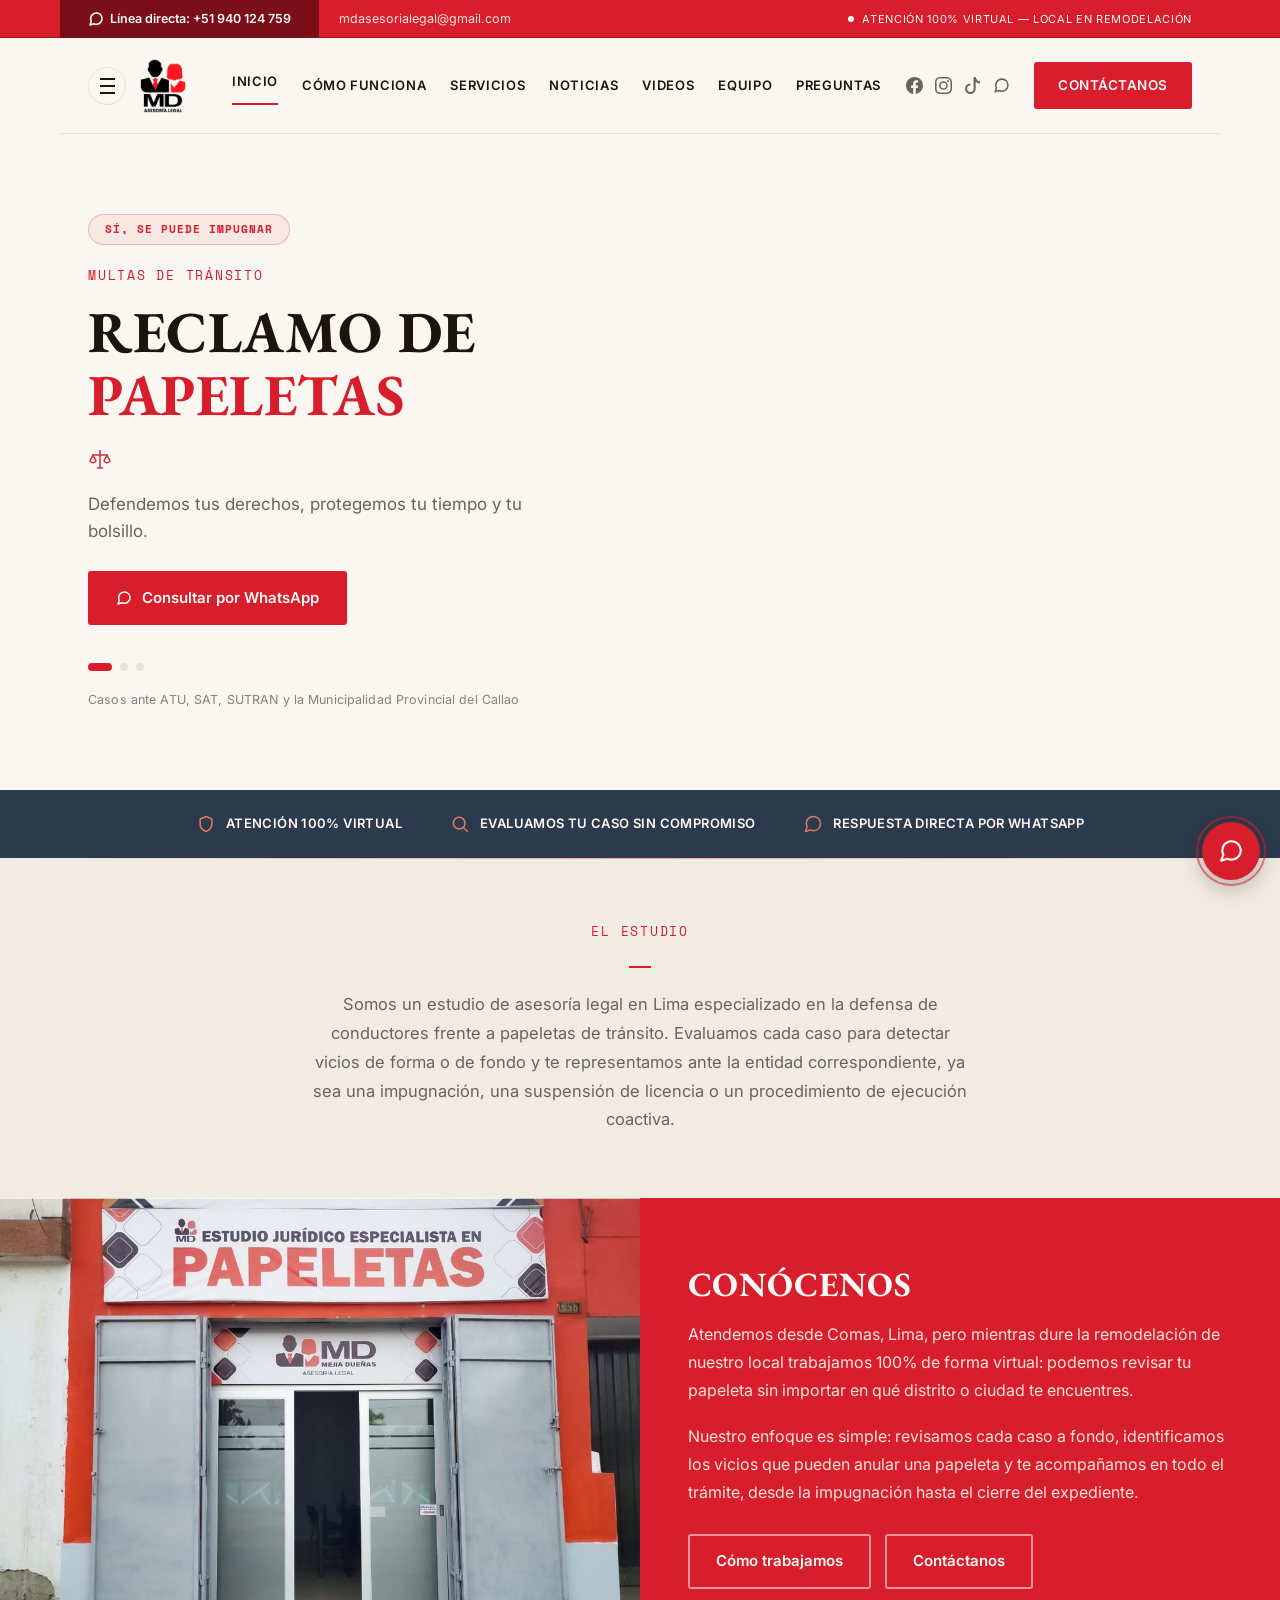
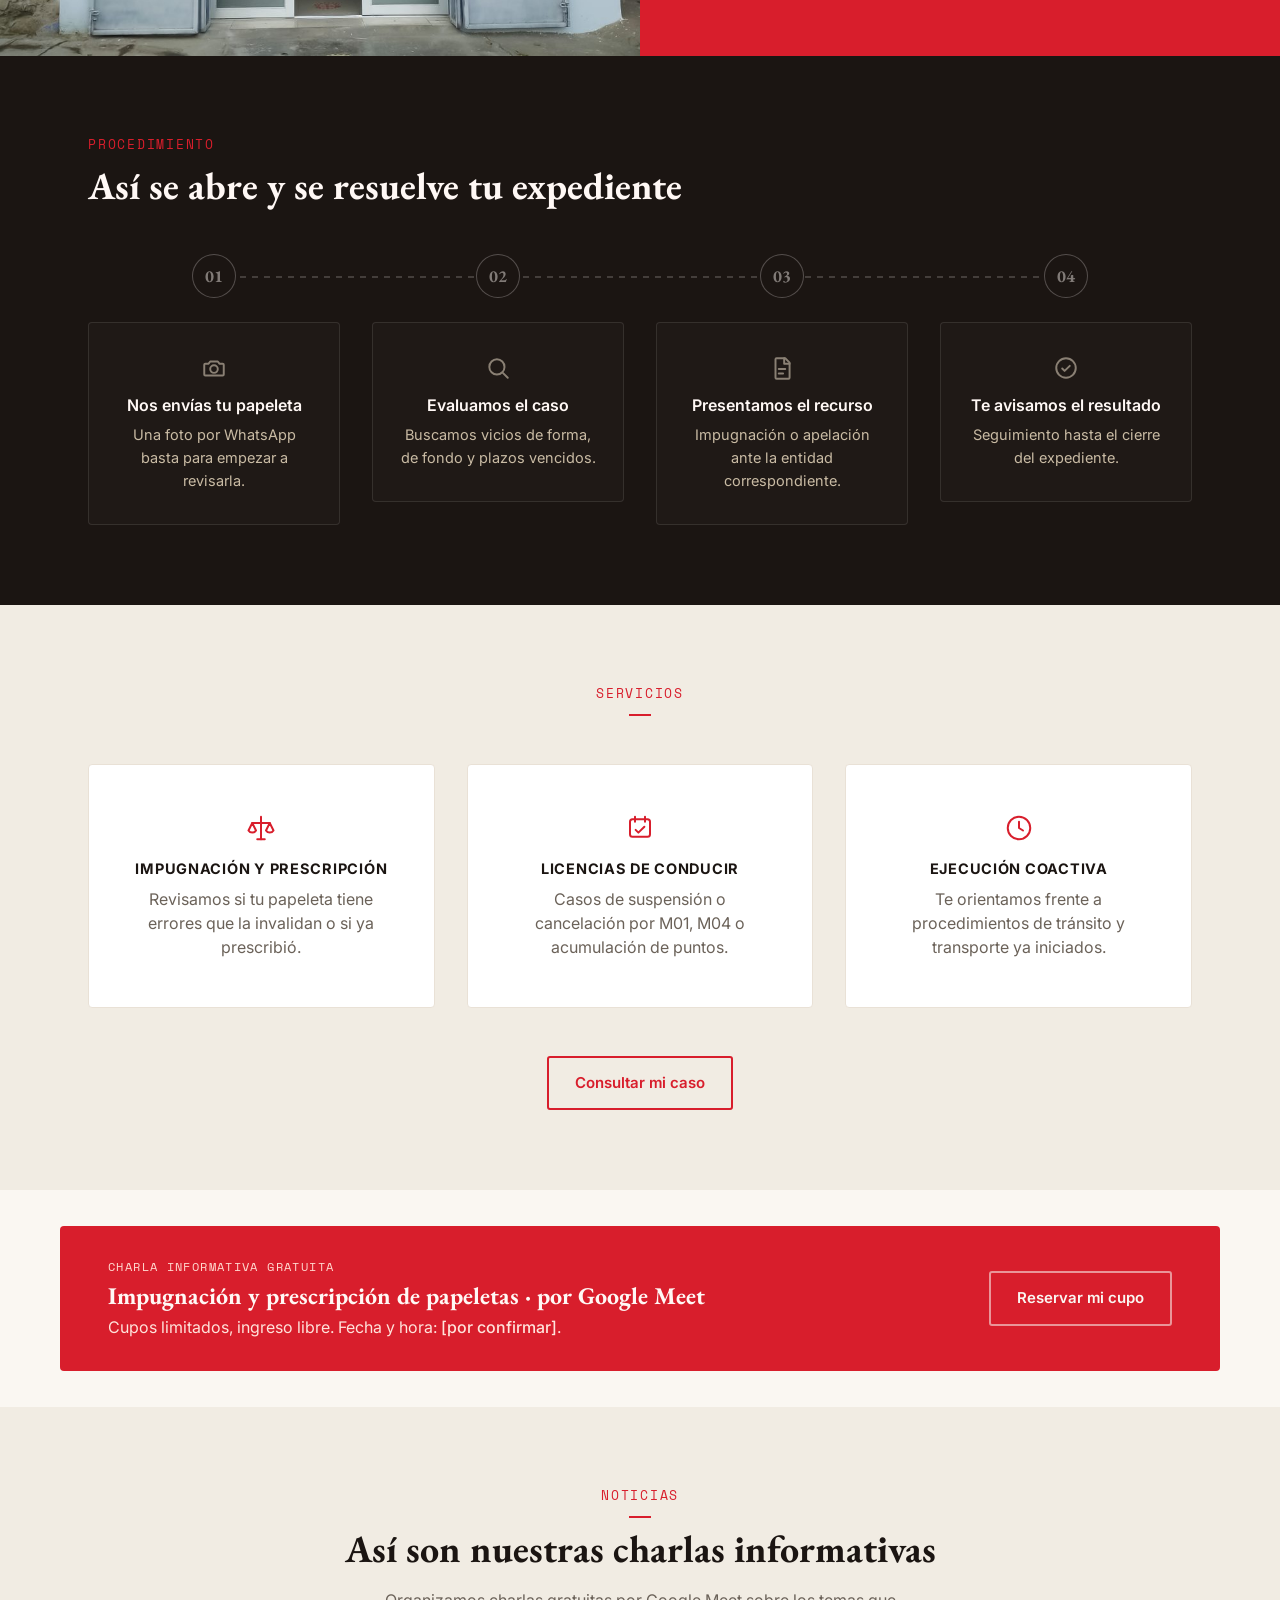
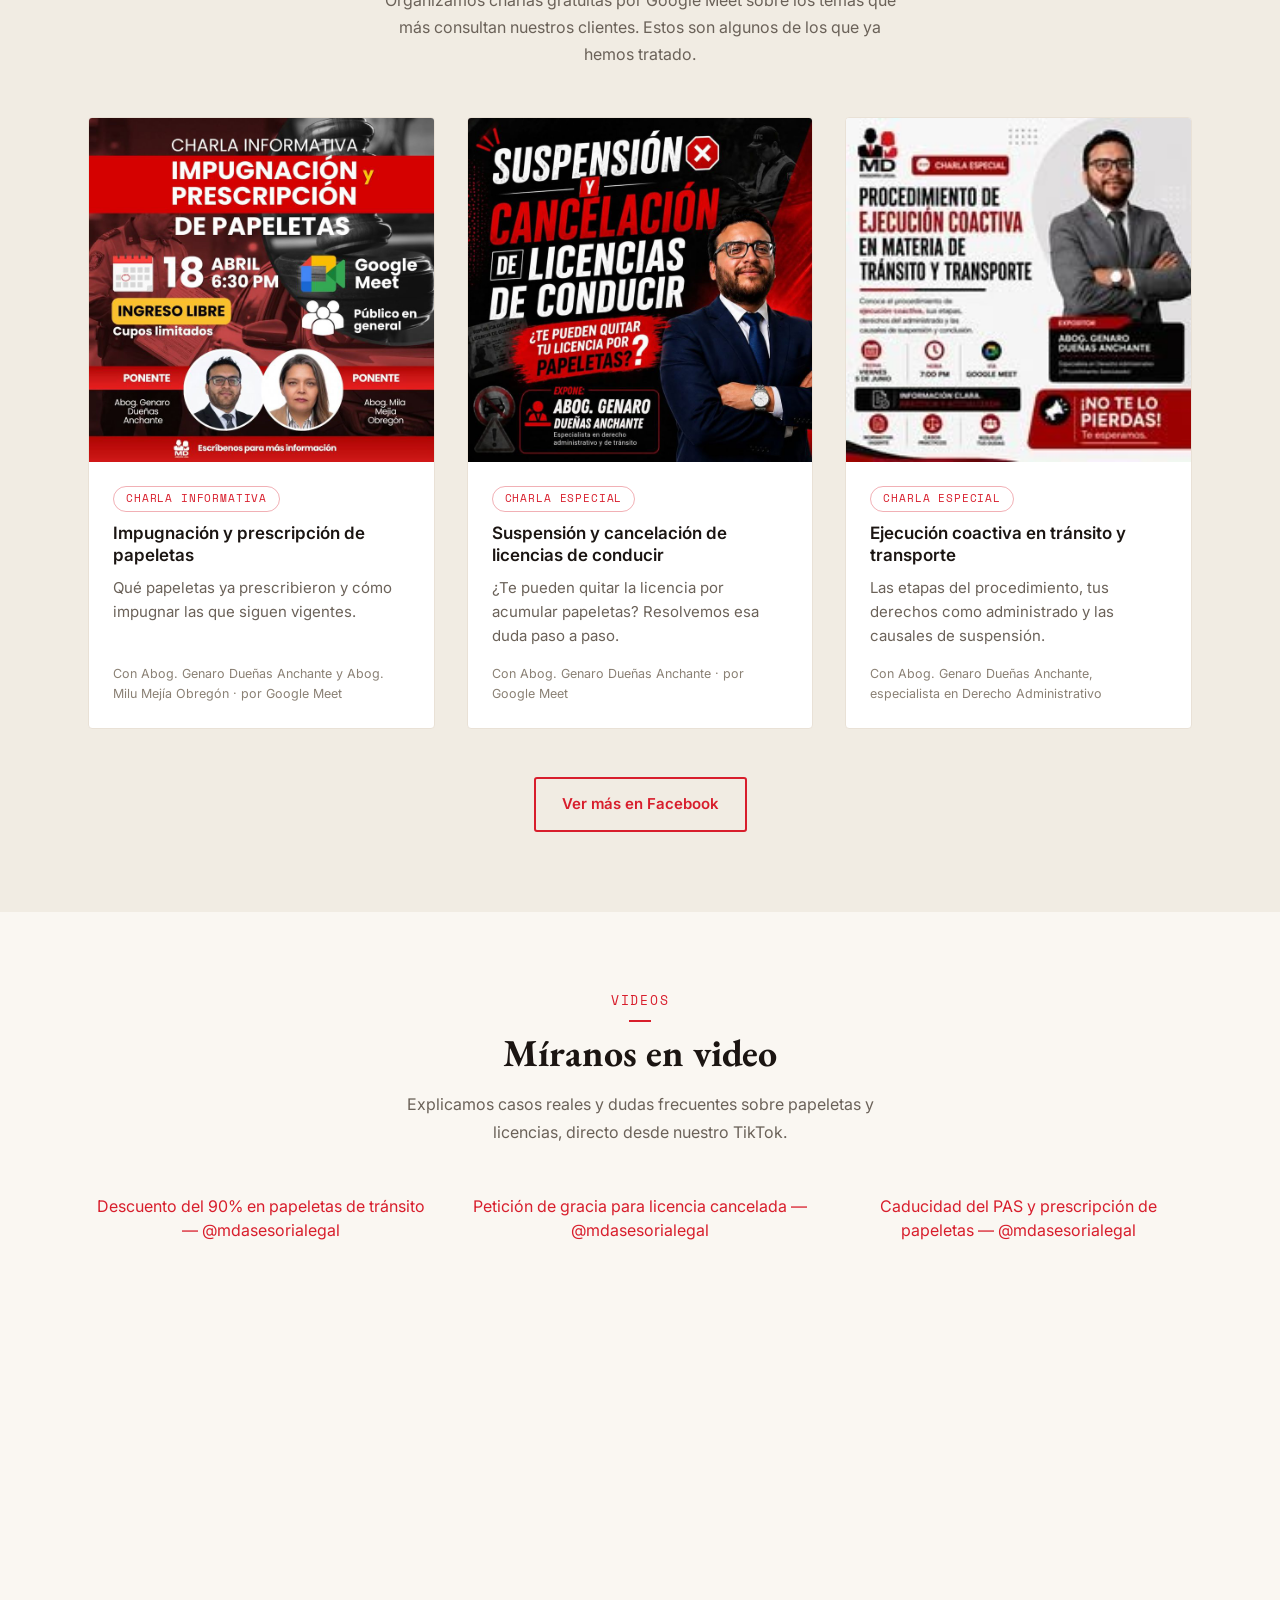
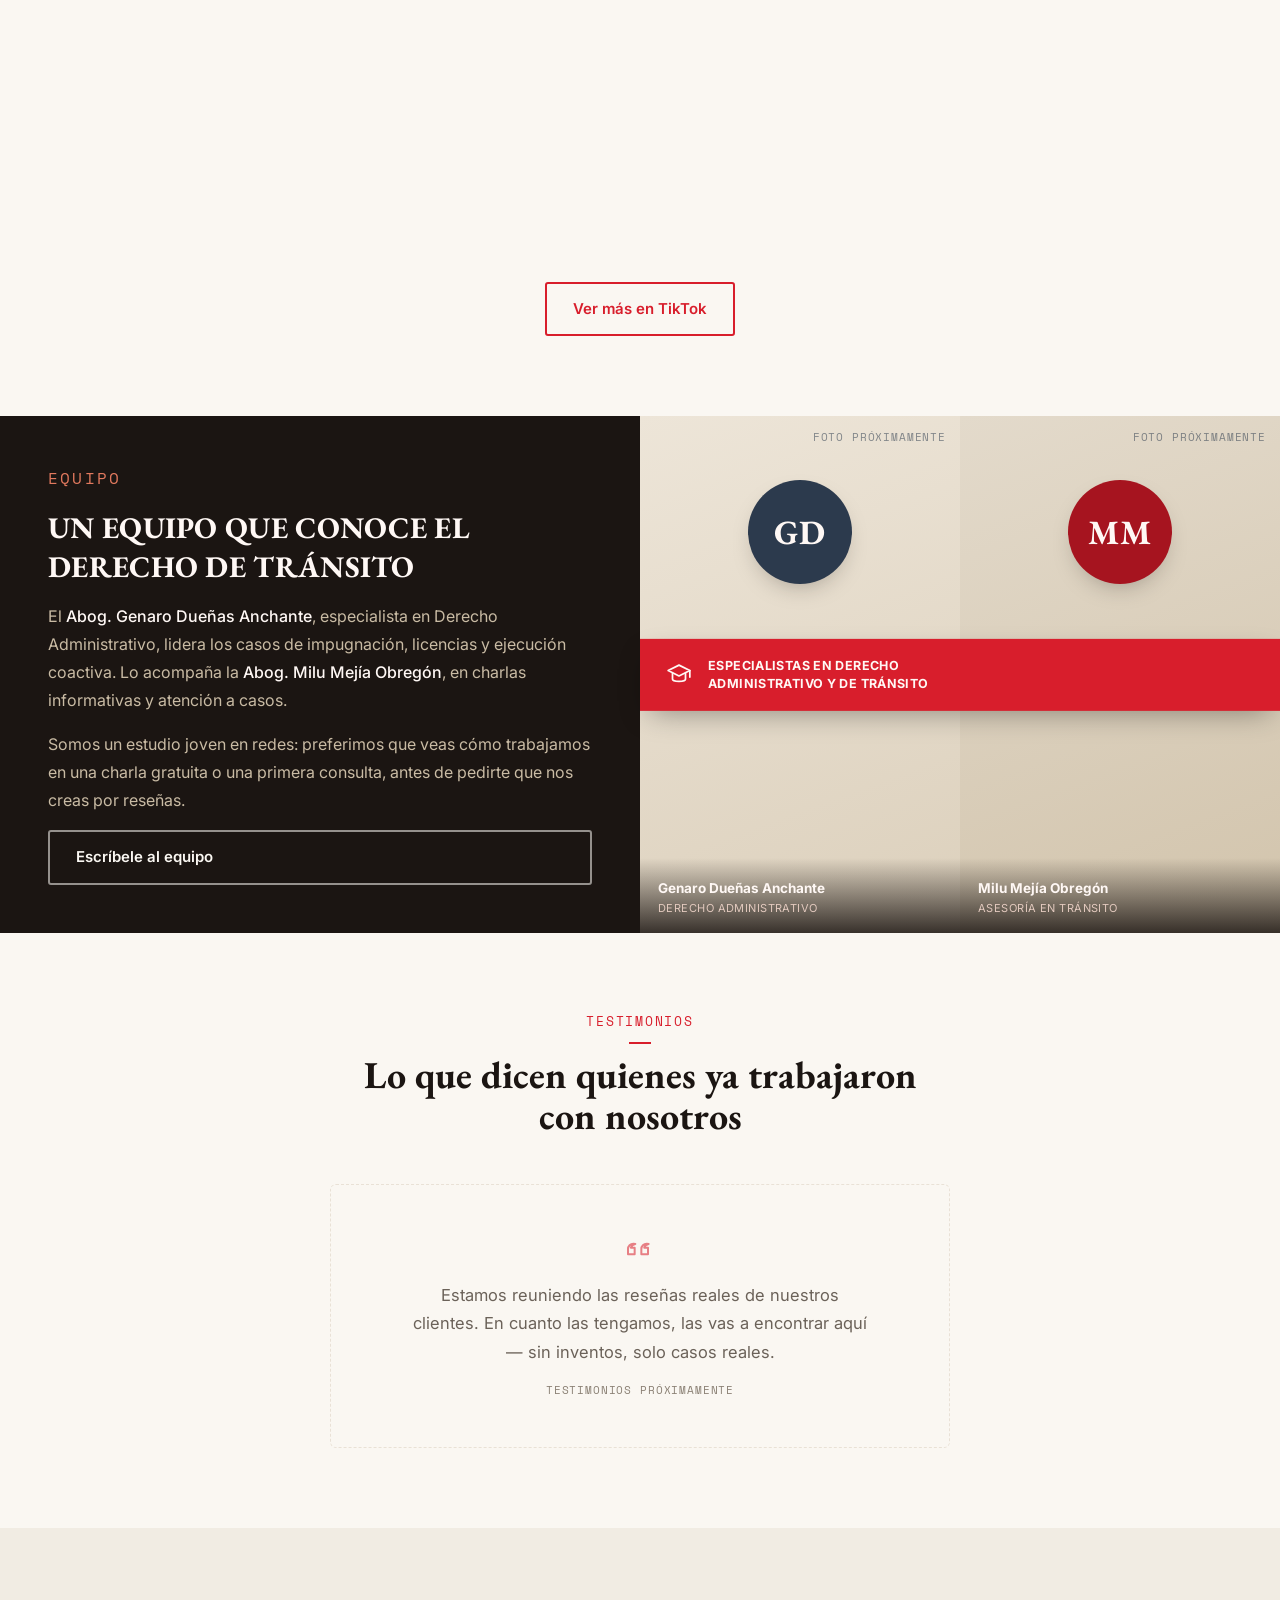
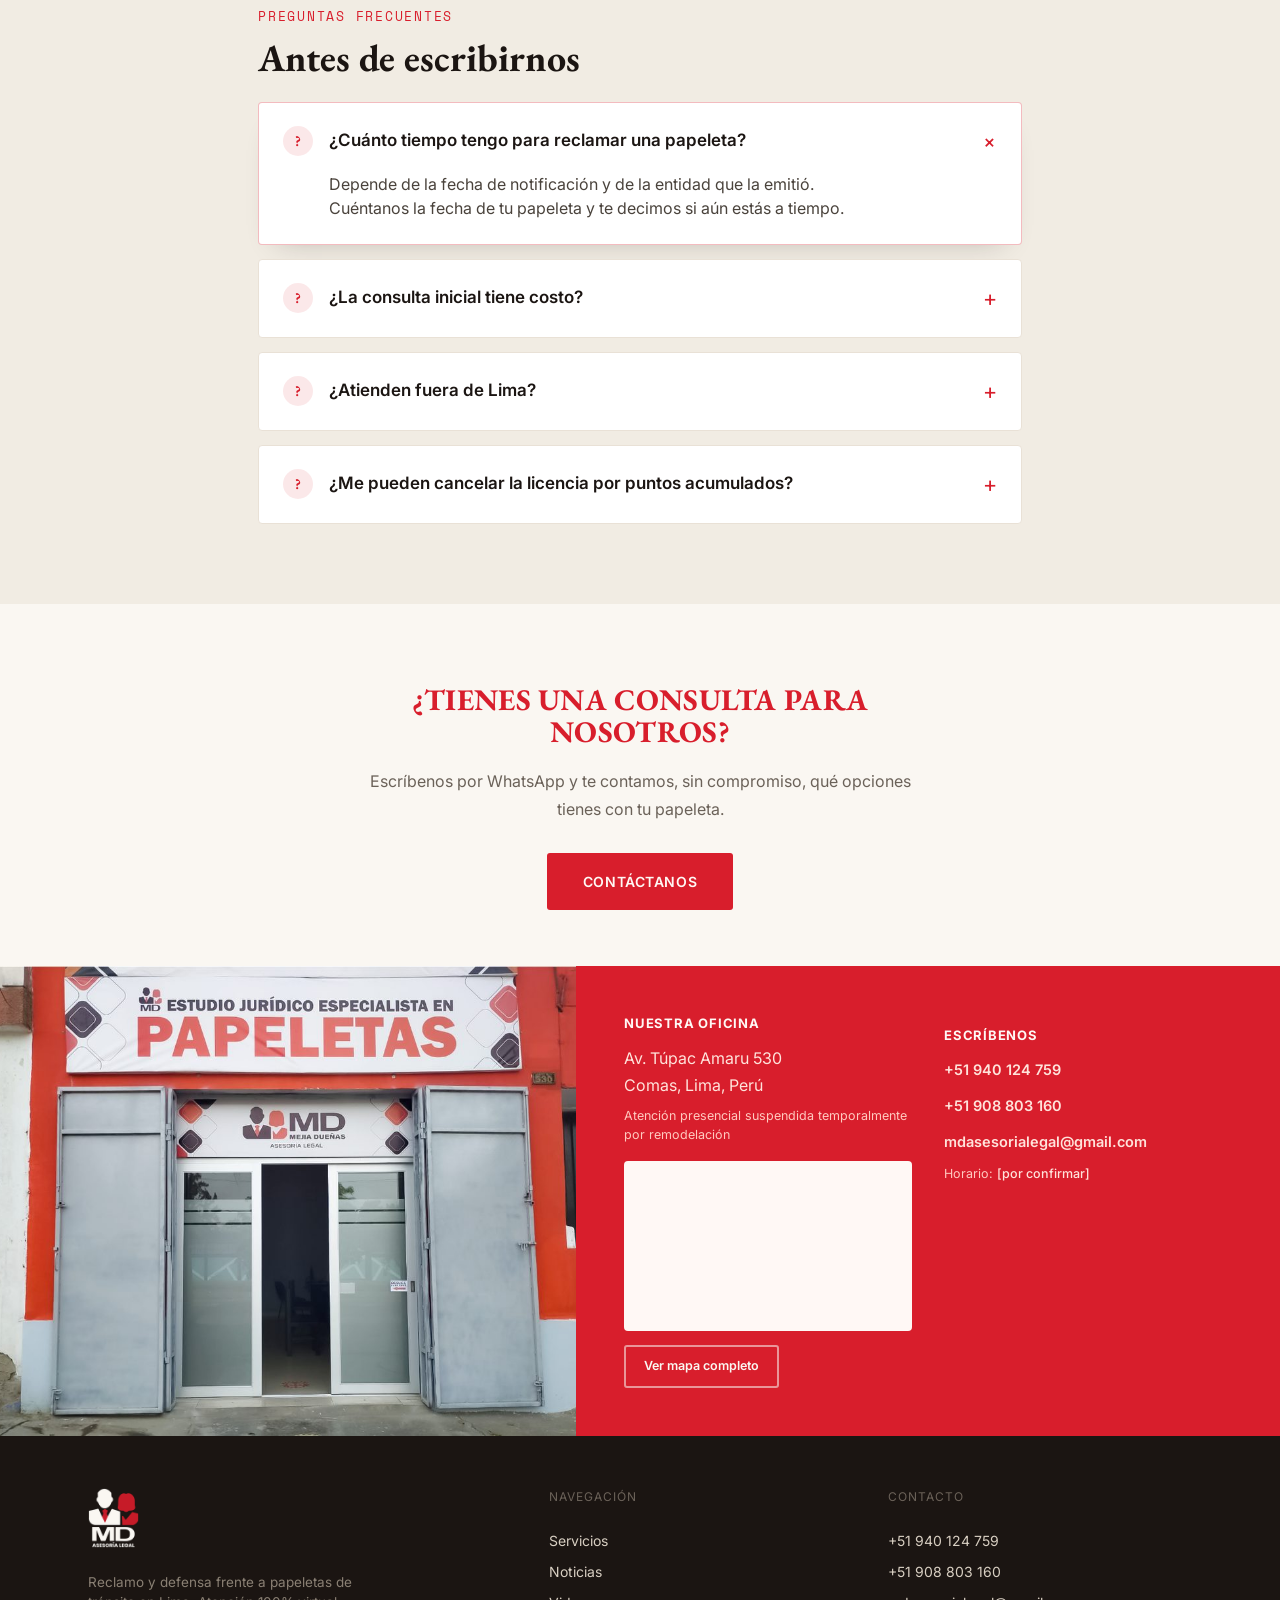
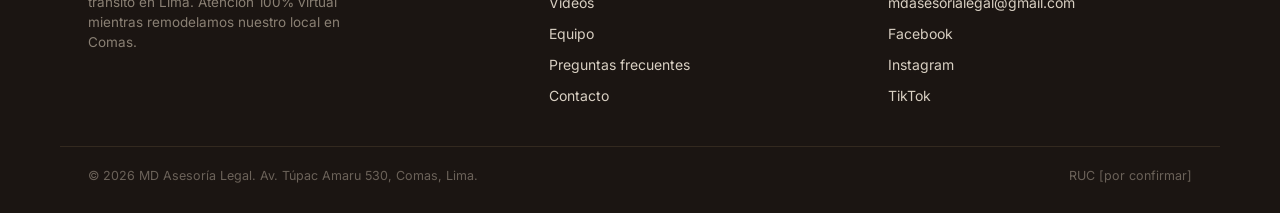
==== commit ad488cb5: "Rediseña el hero como minimalista y claro, estilo bufete grande Pivote total de la primera pantalla:" ====
--- a/index.html
+++ b/index.html
@@ -99,14 +99,13 @@
 
   <!-- NAV + HERO -->
   <div class="hero-wrap">
-    <div class="hero-wrap__bg" aria-hidden="true"></div>
     <nav class="navbar container">
       <div class="navbar__left">
         <button type="button" class="navbar__toggle" id="navToggle" aria-expanded="false" aria-controls="siteMenu" aria-label="Abrir menú">
           <span></span><span></span><span></span>
         </button>
         <a href="#inicio" class="navbar__brand">
-          <img src="assets/logo-md-light-120.png" srcset="assets/logo-md-light-120.png 1x, assets/logo-md-light-240.png 2x" alt="MD Asesoría Legal" class="navbar__brand-mark">
+          <img src="assets/logo-md-120.png" srcset="assets/logo-md-120.png 1x, assets/logo-md-240.png 2x" alt="MD Asesoría Legal" class="navbar__brand-mark">
         </a>
       </div>
 
@@ -148,59 +147,22 @@
 
     <section class="hero" id="inicio">
       <div class="container hero__container">
-        <div class="hero__top">
-          <ul class="hero__entities">
-            <li>
-              <img src="assets/entity-atu.png" alt="ATU" loading="lazy">
-              <span>Autoridad de Transporte Urbano para Lima y Callao</span>
-            </li>
-            <li>
-              <img src="assets/entity-sat.png" alt="SAT" loading="lazy">
-              <span>Servicio de Administración Tributaria de Lima</span>
-            </li>
-            <li>
-              <img src="assets/entity-sutran.png" alt="SUTRAN" loading="lazy">
-              <span>Superintendencia de Transporte Terrestre de Personas, Carga y Mercancías</span>
-            </li>
-            <li>
-              <img src="assets/entity-callao.png" alt="Municipalidad Provincial del Callao" loading="lazy">
-              <span>Municipalidad Provincial del Callao</span>
-            </li>
-          </ul>
-
-          <div class="hero__inner">
-            <div class="hero__badge">Sí, se puede impugnar</div>
-            <p class="eyebrow hero__eyebrow" id="heroEyebrow">Multas de tránsito</p>
-            <h1 class="hero__title">
-              <span id="heroLine1">RECLAMO DE</span><br>
-              <span id="heroLine2" class="text-red">PAPELETAS</span>
-            </h1>
-            <svg class="hero__divider-icon" viewBox="0 0 24 24" fill="none" stroke="currentColor" stroke-width="1.4" aria-hidden="true"><path d="M12 3v18"></path><path d="M5 8l-3 6a3.5 3.5 0 0 0 6 0z"></path><path d="M19 8l-3 6a3.5 3.5 0 0 0 6 0z"></path><path d="M5 8h14"></path><path d="M9 21h6"></path></svg>
-            <p class="hero__subhead" id="heroSubhead">Defendemos tus derechos, protegemos tu tiempo y tu bolsillo.</p>
-            <div class="hero__cta-row">
-              <a href="https://wa.me/51940124759" class="btn btn-primary hero__cta">
-                <svg class="icon" viewBox="0 0 24 24" fill="none" stroke="currentColor" stroke-width="2.2" stroke-linecap="round" stroke-linejoin="round" aria-hidden="true"><path d="M21 11.5a8.38 8.38 0 0 1-.9 3.8 8.5 8.5 0 0 1-7.6 4.7 8.38 8.38 0 0 1-3.8-.9L3 21l1.9-5.7a8.38 8.38 0 0 1-.9-3.8 8.5 8.5 0 0 1 4.7-7.6 8.38 8.38 0 0 1 3.8-.9h.5a8.48 8.48 0 0 1 8 8v.5z"></path></svg>
-                <span>Consultar ahora<br><small>Atención 100% virtual</small></span>
-              </a>
-            </div>
-            <div class="hero__dots" id="heroDots" role="tablist" aria-label="Mensajes destacados"></div>
-          </div>
-        </div>
-
-        <ul class="hero__props">
-          <li>
-            <svg viewBox="0 0 24 24" fill="none" stroke="currentColor" stroke-width="1.6" stroke-linecap="round" stroke-linejoin="round" aria-hidden="true"><path d="M12 3l7 3v6c0 4.5-3 7.5-7 9-4-1.5-7-4.5-7-9V6z"></path><path d="M9 12l2 2 4-4"></path></svg>
-            <span>Analizamos<br>tu caso</span>
-          </li>
-          <li>
-            <svg viewBox="0 0 24 24" fill="none" stroke="currentColor" stroke-width="1.6" stroke-linecap="round" stroke-linejoin="round" aria-hidden="true"><path d="M7 3h8l4 4v14a1 1 0 0 1-1 1H7a1 1 0 0 1-1-1V4a1 1 0 0 1 1-1z"></path><path d="M14 3v5h5"></path><path d="M9 13h6M9 17h6"></path></svg>
-            <span>Elaboramos<br>tu descargo</span>
-          </li>
-          <li>
-            <svg viewBox="0 0 24 24" fill="none" stroke="currentColor" stroke-width="1.6" stroke-linecap="round" stroke-linejoin="round" aria-hidden="true"><path d="M12 3 4 7.5l8 4.5 8-4.5z"></path><path d="M4 7.5v9L12 21l8-4.5v-9"></path><path d="M12 12v9"></path></svg>
-            <span>Te representamos y<br>obtenemos resultados</span>
-          </li>
-        </ul>
+        <div class="hero__badge">Sí, se puede impugnar</div>
+        <p class="eyebrow hero__eyebrow" id="heroEyebrow">Multas de tránsito</p>
+        <h1 class="hero__title">
+          <span id="heroLine1">RECLAMO DE</span><br>
+          <span id="heroLine2" class="text-red">PAPELETAS</span>
+        </h1>
+        <svg class="hero__divider-icon" viewBox="0 0 24 24" fill="none" stroke="currentColor" stroke-width="1.4" aria-hidden="true"><path d="M12 3v18"></path><path d="M5 8l-3 6a3.5 3.5 0 0 0 6 0z"></path><path d="M19 8l-3 6a3.5 3.5 0 0 0 6 0z"></path><path d="M5 8h14"></path><path d="M9 21h6"></path></svg>
+        <p class="hero__subhead" id="heroSubhead">Defendemos tus derechos, protegemos tu tiempo y tu bolsillo.</p>
+        <div class="hero__cta-row">
+          <a href="https://wa.me/51940124759" class="btn btn-primary hero__cta">
+            <svg class="icon" viewBox="0 0 24 24" fill="none" stroke="currentColor" stroke-width="2.2" stroke-linecap="round" stroke-linejoin="round" aria-hidden="true"><path d="M21 11.5a8.38 8.38 0 0 1-.9 3.8 8.5 8.5 0 0 1-7.6 4.7 8.38 8.38 0 0 1-3.8-.9L3 21l1.9-5.7a8.38 8.38 0 0 1-.9-3.8 8.5 8.5 0 0 1 4.7-7.6 8.38 8.38 0 0 1 3.8-.9h.5a8.48 8.48 0 0 1 8 8v.5z"></path></svg>
+            <span>Consultar por WhatsApp</span>
+          </a>
+        </div>
+        <div class="hero__dots" id="heroDots" role="tablist" aria-label="Mensajes destacados"></div>
+        <p class="hero__credibility">Casos ante ATU, SAT, SUTRAN y la Municipalidad Provincial del Callao</p>
       </div>
     </section>
   </div>
--- a/css/styles.css
+++ b/css/styles.css
@@ -214,25 +214,7 @@
    ========================================================================== */
 .hero-wrap {
   position: relative;
-  overflow: hidden;
-}
-.hero-wrap__bg {
-  position: absolute;
-  inset: 0;
-  z-index: 0;
-  background-image:
-    linear-gradient(100deg, rgba(46, 9, 12, 0.8) 0%, rgba(46, 9, 12, 0.64) 45%, rgba(60, 12, 15, 0.4) 75%, rgba(46, 9, 12, 0.52) 100%),
-    radial-gradient(120% 100% at 100% 30%, rgba(216, 30, 44, 0.22) 0%, rgba(216, 30, 44, 0) 60%),
-    url("../assets/hero-bg.jpg");
-  background-size: cover;
-  background-position: center;
-  background-repeat: no-repeat;
-  transform: scale(1.1);
-  animation: heroKenBurns 9s ease-out forwards;
-}
-@keyframes heroKenBurns {
-  from { transform: scale(1.1); }
-  to { transform: scale(1); }
+  background: var(--color-paper);
 }
 
 .navbar {
@@ -242,6 +224,7 @@
   align-items: center;
   justify-content: space-between;
   height: 96px;
+  border-bottom: 1px solid var(--color-border);
 }
 .navbar__left { display: flex; align-items: center; gap: 14px; }
 .navbar__brand { display: flex; align-items: center; flex-shrink: 0; }
@@ -255,20 +238,20 @@
   width: 38px;
   height: 38px;
   background: transparent;
-  border: 1px solid rgba(255, 248, 245, 0.25);
+  border: 1px solid var(--color-border);
   border-radius: 50%;
   cursor: pointer;
   z-index: 3;
   flex-shrink: 0;
   transition: border-color 0.2s ease, background 0.2s ease;
 }
-.navbar__toggle:hover { border-color: var(--color-red); background: rgba(216, 30, 44, 0.12); }
+.navbar__toggle:hover { border-color: var(--color-red); background: rgba(216, 30, 44, 0.08); }
 .navbar__toggle span {
   display: block;
   width: 15px;
   height: 2px;
   margin: 0 auto;
-  background: #FFF8F5;
+  background: var(--color-ink);
   transition: transform 0.2s ease, opacity 0.2s ease;
 }
 .navbar__toggle[aria-expanded="true"] span:nth-child(1) { transform: translateY(7px) rotate(45deg); }
@@ -279,12 +262,12 @@
 .navbar__link {
   font-size: 13px;
   font-weight: 600;
-  color: #E7DFD3;
+  color: var(--color-ink);
   text-transform: uppercase;
   letter-spacing: 0.05em;
   white-space: nowrap;
 }
-.navbar__link:hover { color: #FFC9BF; }
+.navbar__link:hover { color: var(--color-red); }
 .navbar__link--active { position: relative; padding-bottom: 8px; }
 .navbar__link--active::after {
   content: "";
@@ -302,96 +285,65 @@
   justify-content: center;
   width: 18px;
   height: 18px;
-  color: #E7DFD3;
+  color: var(--color-muted);
   transition: color 0.15s ease, transform 0.15s ease;
 }
 .navbar__socials svg { width: 17px; height: 17px; }
 .navbar__socials a:hover { color: var(--color-red); transform: translateY(-1px); }
 
-.hero { position: relative; z-index: 2; min-height: clamp(460px, 74vh, 660px); display: flex; align-items: center; padding: 24px 0; }
-.hero__container { display: flex; flex-direction: column; gap: 48px; width: 100%; }
-.hero__top { display: grid; grid-template-columns: 260px 1fr; gap: 36px; align-items: center; }
-.hero__inner { position: relative; max-width: 560px; display: flex; flex-direction: column; align-items: flex-start; gap: 16px; text-align: left; }
-
-.hero__entities { display: flex; flex-direction: column; gap: 12px; }
-.hero__entities li {
-  display: flex;
-  align-items: center;
-  gap: 12px;
-  background: rgba(11, 8, 6, 0.65);
-  border: 1px solid rgba(216, 30, 44, 0.45);
-  border-radius: 4px;
-  padding: 10px 14px;
-  backdrop-filter: blur(2px);
-}
-.hero__entities img {
-  height: 30px;
-  width: 52px;
-  object-fit: contain;
-  object-position: left center;
-  flex-shrink: 0;
-}
-.hero__entities span {
-  display: block;
-  font-size: 10.5px;
-  color: #C9BBA4;
-  line-height: 1.35;
-}
+.hero { position: relative; z-index: 2; min-height: clamp(420px, 62vh, 600px); display: flex; align-items: center; padding: var(--space-6) 0; }
+.hero__container {
+  display: flex;
+  flex-direction: column;
+  align-items: flex-start;
+  gap: 16px;
+  width: 100%;
+  text-align: left;
+}
+
 .hero__badge {
   font-family: var(--font-mono);
   font-weight: 700;
-  font-size: 11.5px;
-  letter-spacing: 0.1em;
+  font-size: 11px;
+  letter-spacing: 0.09em;
   text-transform: uppercase;
-  color: #FFC9BF;
-  border: 1.5px solid rgba(255, 201, 191, 0.5);
+  color: var(--color-red);
+  background: rgba(216, 30, 44, 0.07);
+  border: 1px solid rgba(216, 30, 44, 0.25);
   border-radius: 20px;
-  padding: 7px 18px;
-  transform: rotate(-1.5deg);
-}
-.hero__eyebrow { color: var(--color-accent-warm); letter-spacing: 0.18em; }
+  padding: 6px 16px;
+}
+.hero__eyebrow { margin-top: 6px; }
 .hero__title {
-  font-size: clamp(36px, 5.6vw, 64px);
-  color: #FFF8F5;
+  font-size: clamp(34px, 5vw, 58px);
+  color: var(--color-ink);
   text-transform: uppercase;
   letter-spacing: 0.01em;
   line-height: 1.08;
 }
-.hero__divider-icon { width: 26px; height: 26px; color: var(--color-accent-warm); opacity: 0.85; }
+.hero__divider-icon { width: 24px; height: 24px; color: var(--color-red); opacity: 0.9; margin: 4px 0; }
 .hero__subhead {
   font-size: 17px;
-  color: #E7DFD3;
+  color: var(--color-muted);
   line-height: 1.6;
   max-width: 460px;
 }
-.hero__cta-row { display: flex; margin-top: 6px; }
-.hero__cta { padding: 14px 26px; text-align: left; }
-.hero__cta small { display: block; font-weight: 500; font-size: 11.5px; opacity: 0.85; margin-top: 2px; }
-.hero__dots { display: flex; gap: 8px; margin-top: 6px; }
+.hero__cta-row { display: flex; margin-top: 10px; }
+.hero__cta { padding: 14px 26px; }
+.hero__dots { display: flex; gap: 8px; margin-top: 22px; }
 .hero__dot {
   width: 8px; height: 8px; border-radius: 4px;
-  background: rgba(255, 248, 245, 0.32);
+  background: var(--color-border);
   border: 0; padding: 0; cursor: pointer;
   transition: all 0.25s ease;
 }
-.hero__dot--active { width: 24px; background: #FFF8F5; }
-
-.hero__props {
-  display: flex;
-  flex-wrap: wrap;
-  gap: 28px 40px;
-  padding-top: 32px;
-  border-top: 1px solid rgba(255, 248, 245, 0.14);
-}
-.hero__props li { display: flex; align-items: center; gap: 12px; }
-.hero__props svg { width: 26px; height: 26px; color: var(--color-red); flex-shrink: 0; }
-.hero__props span {
-  font-size: 13.5px;
-  font-weight: 600;
-  color: #FFF8F5;
-  text-transform: uppercase;
-  letter-spacing: 0.02em;
-  line-height: 1.35;
+.hero__dot--active { width: 24px; background: var(--color-red); }
+
+.hero__credibility {
+  font-size: 12.5px;
+  color: var(--color-muted-2);
+  letter-spacing: 0.01em;
+  margin-top: 4px;
 }
 
 /* ==========================================================================
@@ -1048,17 +1000,19 @@
    ========================================================================== */
 
 /* Entrada del hero al cargar la página */
-.hero__inner > * {
+.hero__container > * {
   opacity: 0;
   transform: translateY(16px);
   animation: heroRise 0.7s ease forwards;
 }
-.hero__inner > *:nth-child(1) { animation-delay: 0.05s; }
-.hero__inner > *:nth-child(2) { animation-delay: 0.15s; }
-.hero__inner > *:nth-child(3) { animation-delay: 0.25s; }
-.hero__inner > *:nth-child(4) { animation-delay: 0.35s; }
-.hero__inner > *:nth-child(5) { animation-delay: 0.45s; }
-.hero__inner > *:nth-child(6) { animation-delay: 0.55s; }
+.hero__container > *:nth-child(1) { animation-delay: 0.05s; }
+.hero__container > *:nth-child(2) { animation-delay: 0.13s; }
+.hero__container > *:nth-child(3) { animation-delay: 0.21s; }
+.hero__container > *:nth-child(4) { animation-delay: 0.29s; }
+.hero__container > *:nth-child(5) { animation-delay: 0.37s; }
+.hero__container > *:nth-child(6) { animation-delay: 0.45s; }
+.hero__container > *:nth-child(7) { animation-delay: 0.53s; }
+.hero__container > *:nth-child(8) { animation-delay: 0.61s; }
 @keyframes heroRise {
   to { opacity: 1; transform: translateY(0); }
 }
@@ -1156,9 +1110,6 @@
   .talk-banner__inner { flex-direction: column; align-items: flex-start; }
 
   .hero__title { font-size: 40px; }
-  .hero__top { grid-template-columns: 1fr; gap: 32px; }
-  .hero__entities { display: none; }
-  .hero__props { flex-direction: column; gap: 16px; }
   .process,
   .services,
   .news,
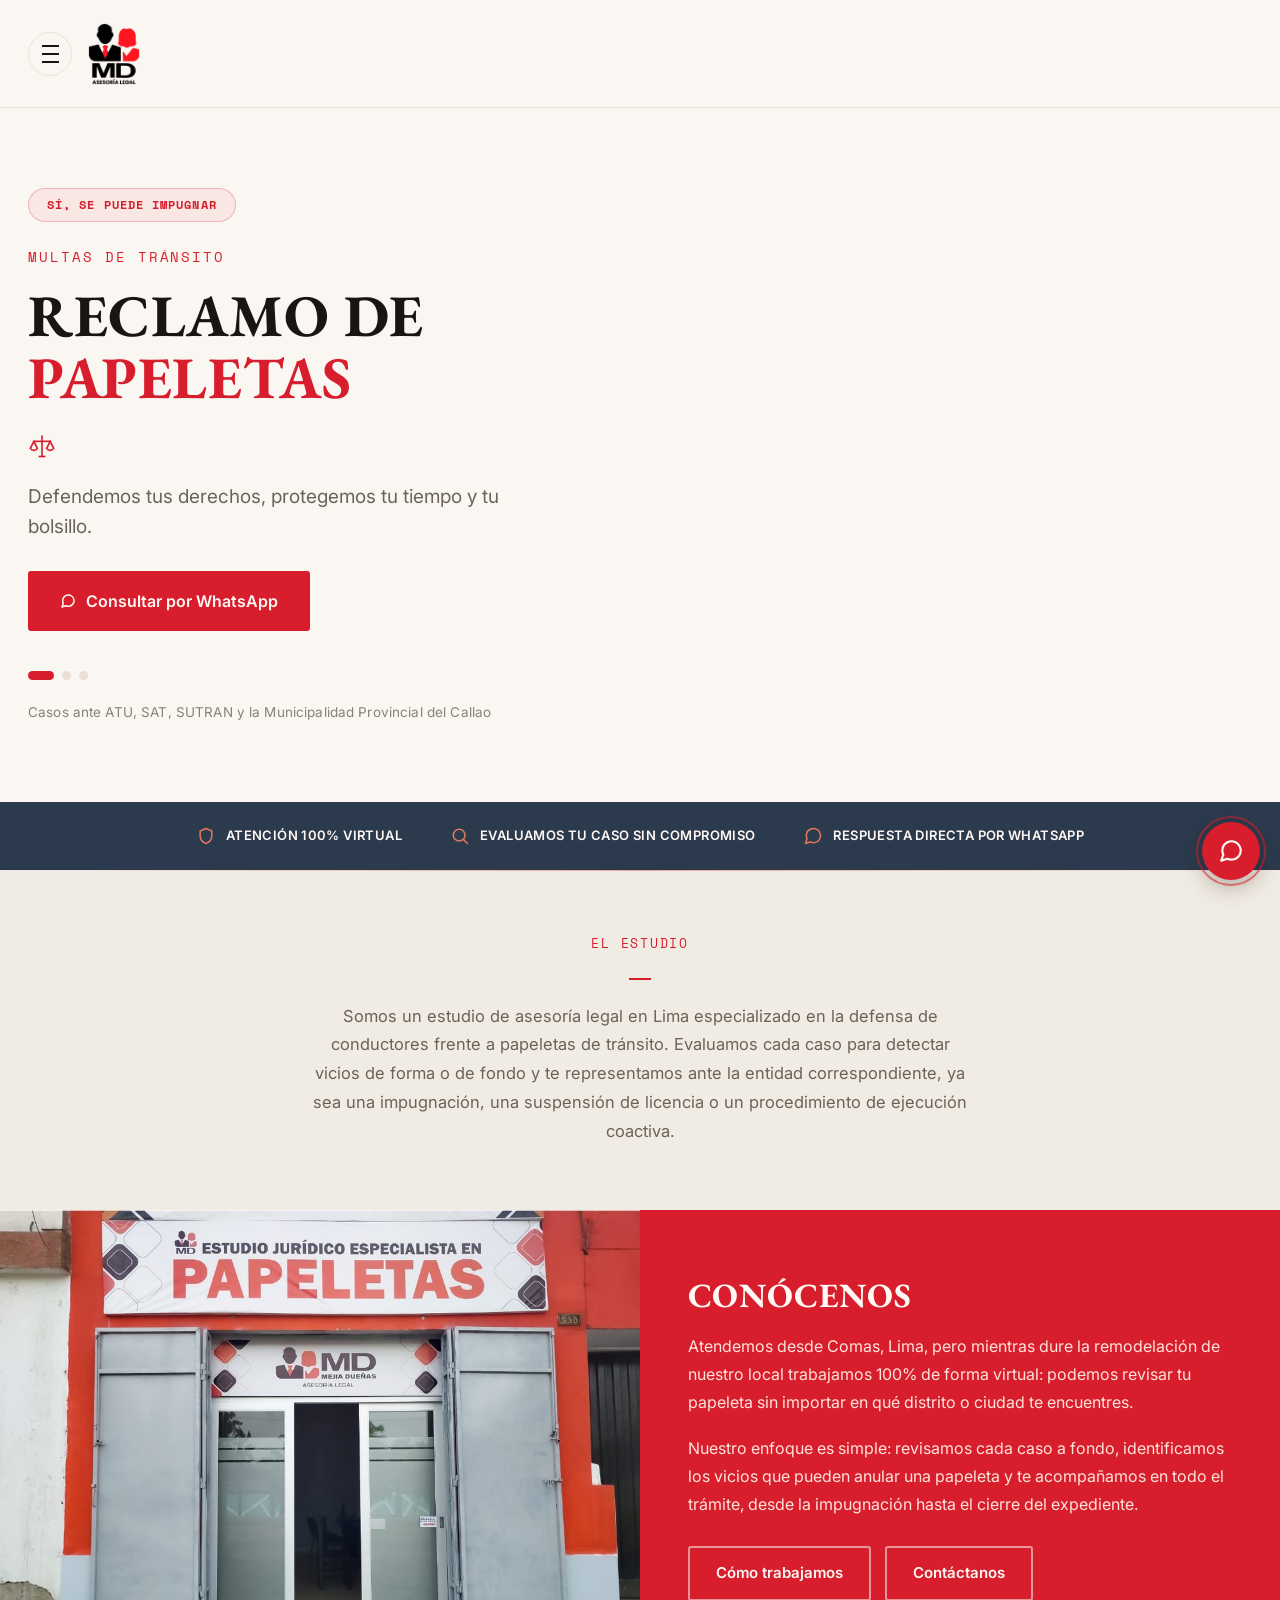
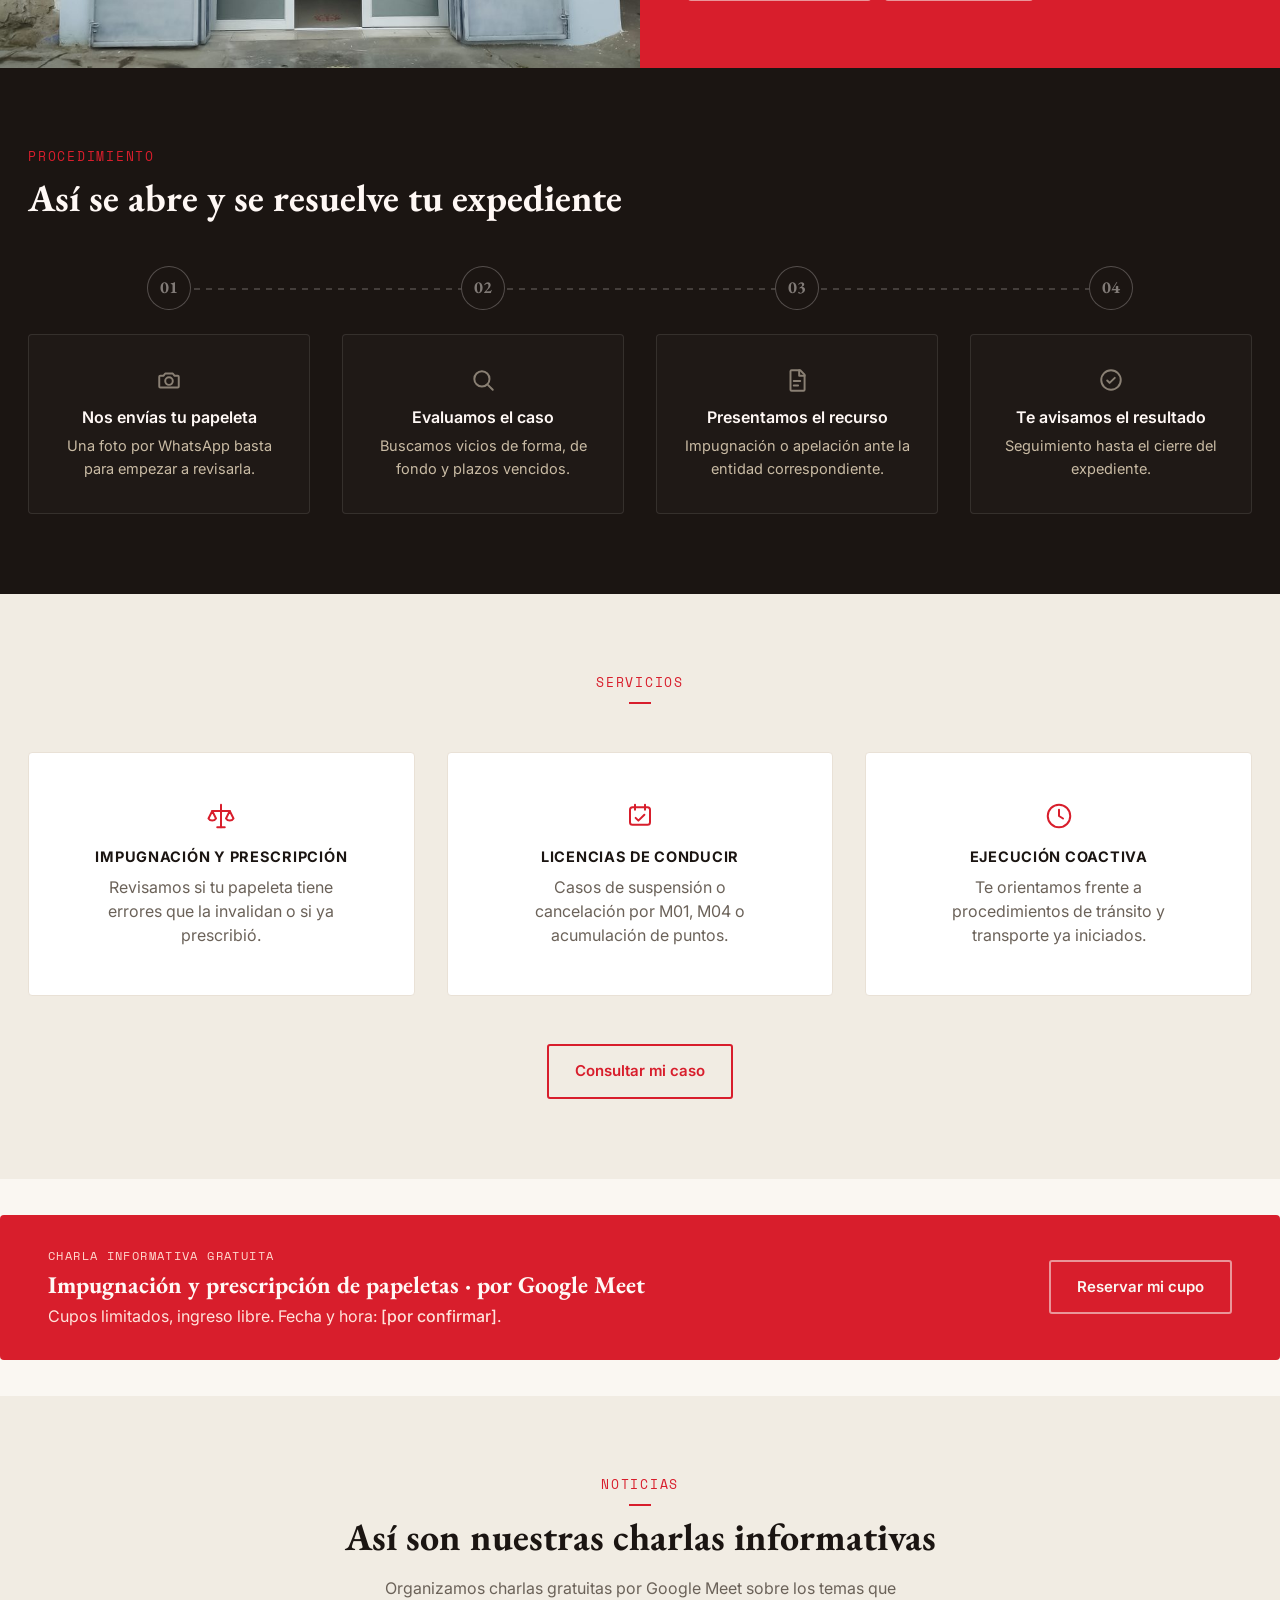
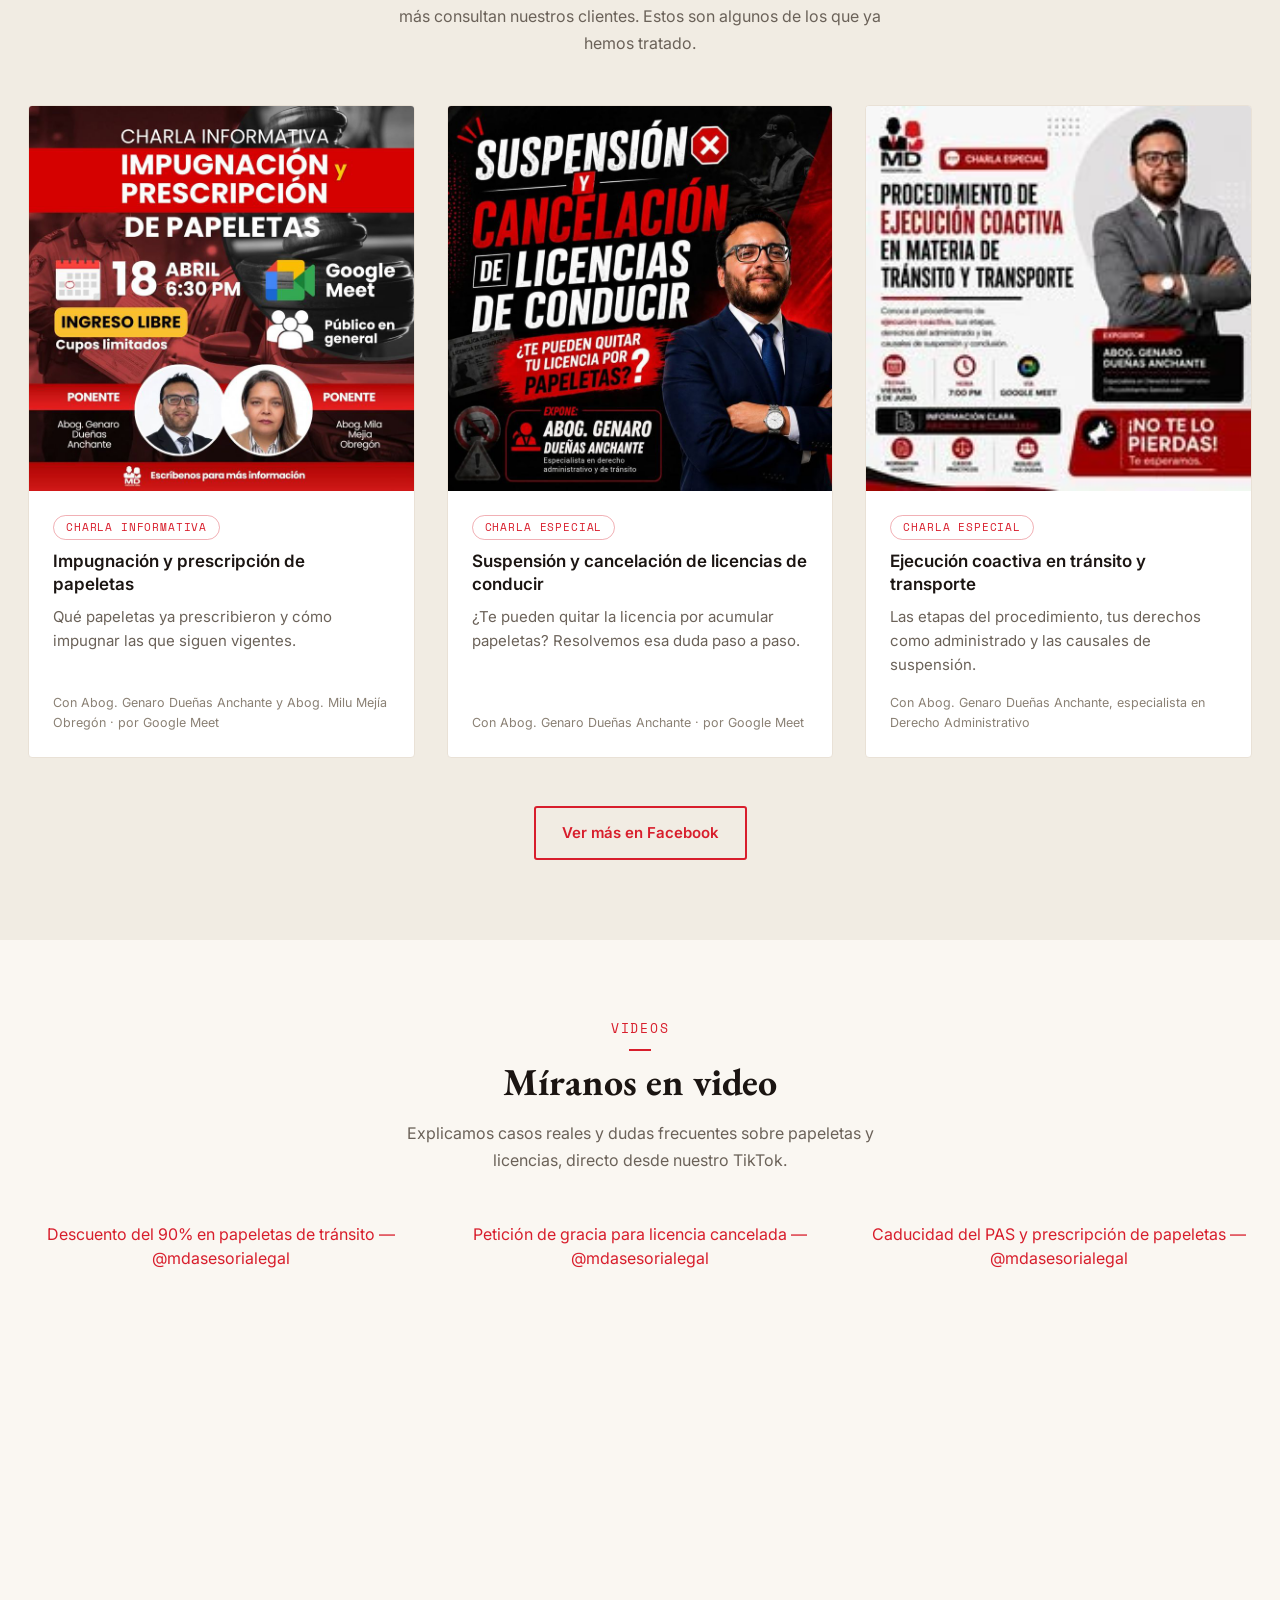
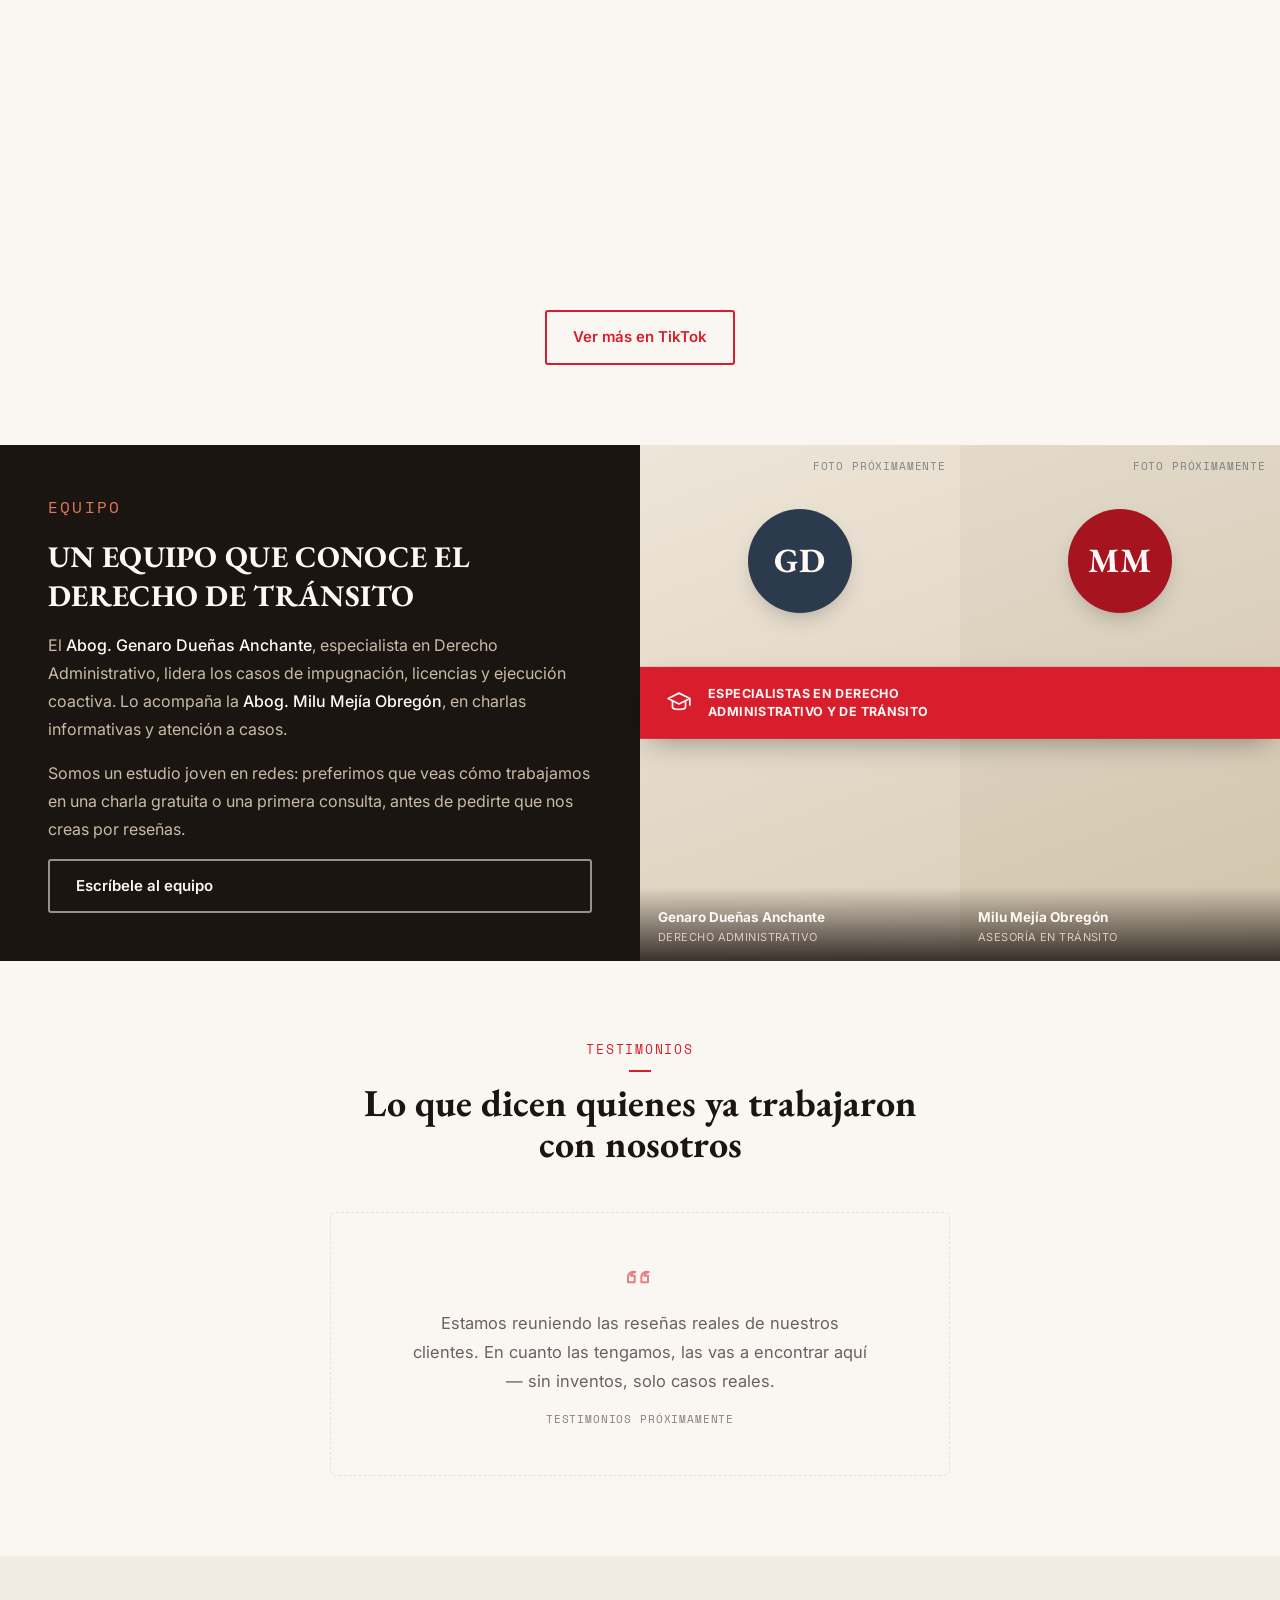
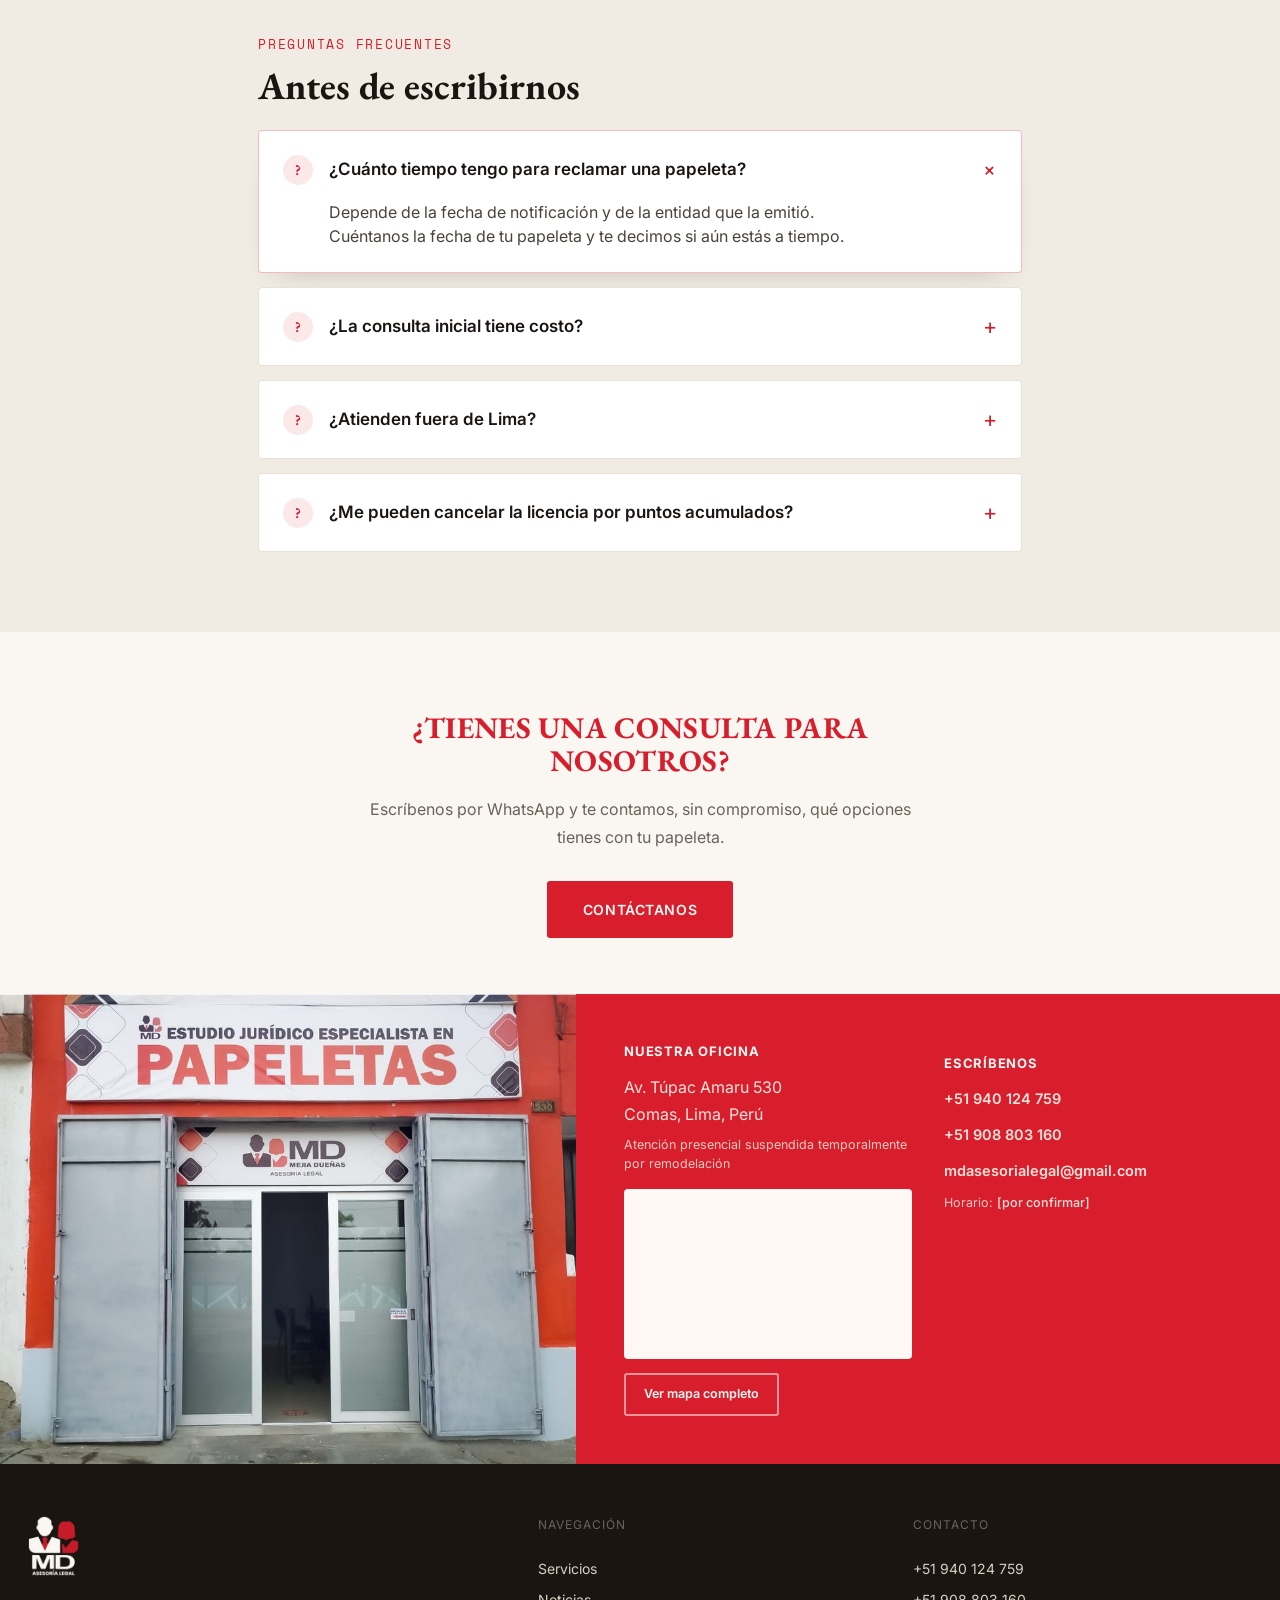
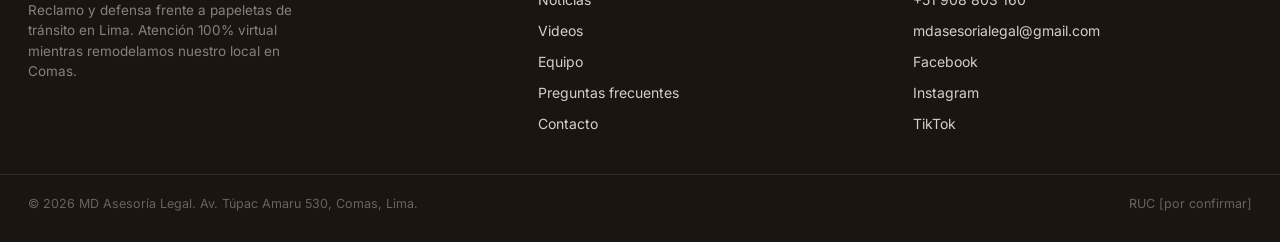
==== commit 07bb6973: "Quita la barra roja de utilidad sobre el header Solo queda el nav blanco (logo, menú, contáctanos) c" ====
--- a/index.html
+++ b/index.html
@@ -80,22 +80,6 @@
     </div>
   </div>
 
-  <!-- BARRA DE UTILIDAD -->
-  <div class="utility-bar">
-    <div class="container utility-bar__row">
-      <div class="utility-bar__left">
-        <a href="https://wa.me/51940124759" class="utility-bar__phone">
-          <svg class="icon" viewBox="0 0 24 24" fill="none" stroke="currentColor" stroke-width="2.4" stroke-linecap="round" stroke-linejoin="round" aria-hidden="true"><path d="M21 11.5a8.38 8.38 0 0 1-.9 3.8 8.5 8.5 0 0 1-7.6 4.7 8.38 8.38 0 0 1-3.8-.9L3 21l1.9-5.7a8.38 8.38 0 0 1-.9-3.8 8.5 8.5 0 0 1 4.7-7.6 8.38 8.38 0 0 1 3.8-.9h.5a8.48 8.48 0 0 1 8 8v.5z"></path></svg>
-          <span>Línea directa: +51 940 124 759</span>
-        </a>
-        <a href="mailto:mdasesorialegal@gmail.com" class="utility-bar__email">mdasesorialegal@gmail.com</a>
-      </div>
-      <div class="utility-bar__right">
-        <span class="dot" aria-hidden="true"></span>
-        Atención 100% virtual — local en remodelación
-      </div>
-    </div>
-  </div>
 
   <!-- NAV + HERO -->
   <div class="hero-wrap">
--- a/css/styles.css
+++ b/css/styles.css
@@ -21,7 +21,7 @@
   --font-body: 'Inter', -apple-system, BlinkMacSystemFont, 'Segoe UI', sans-serif;
   --font-mono: 'Space Mono', 'Courier New', monospace;
 
-  --container-width: 1160px;
+  --container-width: 1320px;
   --radius: 3px;
 
   /* Escala de espaciado — usar estos valores en vez de números sueltos */
@@ -164,52 +164,6 @@
 .btn-small { padding: 10px 18px; font-size: 12.5px; }
 
 /* ==========================================================================
-   BARRA DE UTILIDAD
-   ========================================================================== */
-.utility-bar {
-  background: var(--color-red);
-  color: #FFF8F5;
-  box-shadow: inset 0 -1px 0 rgba(0, 0, 0, 0.22);
-}
-.utility-bar__row {
-  display: flex;
-  align-items: center;
-  justify-content: space-between;
-  height: 38px;
-  padding-left: 0;
-  padding-right: 28px;
-}
-.utility-bar__left { display: flex; align-items: stretch; height: 100%; }
-.utility-bar__phone {
-  display: flex;
-  align-items: center;
-  gap: 6px;
-  padding: 0 28px;
-  background: var(--color-red-deep);
-  color: #FFF8F5;
-  font-weight: 600;
-  font-size: 12.5px;
-}
-.utility-bar__phone:hover { color: #FFF8F5; }
-.utility-bar__email {
-  display: flex;
-  align-items: center;
-  margin-left: 20px;
-  color: #FFE3DB;
-  font-size: 12.5px;
-}
-.utility-bar__email:hover { color: #FFF8F5; }
-.utility-bar__right {
-  display: flex;
-  align-items: center;
-  gap: 8px;
-  letter-spacing: 0.06em;
-  text-transform: uppercase;
-  font-size: 11px;
-}
-.dot { width: 6px; height: 6px; border-radius: 50%; background: #FFF8F5; display: inline-block; }
-
-/* ==========================================================================
    NAV + HERO
    ========================================================================== */
 .hero-wrap {
@@ -223,20 +177,20 @@
   display: flex;
   align-items: center;
   justify-content: space-between;
-  height: 96px;
+  height: 108px;
   border-bottom: 1px solid var(--color-border);
 }
-.navbar__left { display: flex; align-items: center; gap: 14px; }
+.navbar__left { display: flex; align-items: center; gap: 16px; }
 .navbar__brand { display: flex; align-items: center; flex-shrink: 0; }
-.navbar__brand-mark { height: 54px; width: auto; flex-shrink: 0; }
+.navbar__brand-mark { height: 62px; width: auto; flex-shrink: 0; }
 
 .navbar__toggle {
   display: flex;
   flex-direction: column;
   justify-content: center;
-  gap: 5px;
-  width: 38px;
-  height: 38px;
+  gap: 6px;
+  width: 44px;
+  height: 44px;
   background: transparent;
   border: 1px solid var(--color-border);
   border-radius: 50%;
@@ -248,19 +202,19 @@
 .navbar__toggle:hover { border-color: var(--color-red); background: rgba(216, 30, 44, 0.08); }
 .navbar__toggle span {
   display: block;
-  width: 15px;
+  width: 17px;
   height: 2px;
   margin: 0 auto;
   background: var(--color-ink);
   transition: transform 0.2s ease, opacity 0.2s ease;
 }
-.navbar__toggle[aria-expanded="true"] span:nth-child(1) { transform: translateY(7px) rotate(45deg); }
+.navbar__toggle[aria-expanded="true"] span:nth-child(1) { transform: translateY(8px) rotate(45deg); }
 .navbar__toggle[aria-expanded="true"] span:nth-child(2) { opacity: 0; }
-.navbar__toggle[aria-expanded="true"] span:nth-child(3) { transform: translateY(-7px) rotate(-45deg); }
-
-.navbar__menu { display: flex; align-items: center; gap: 24px; }
+.navbar__toggle[aria-expanded="true"] span:nth-child(3) { transform: translateY(-8px) rotate(-45deg); }
+
+.navbar__menu { display: flex; align-items: center; gap: 28px; }
 .navbar__link {
-  font-size: 13px;
+  font-size: 14.5px;
   font-weight: 600;
   color: var(--color-ink);
   text-transform: uppercase;
@@ -276,27 +230,27 @@
   height: 2px;
   background: var(--color-red);
 }
-.navbar__cta { padding: 11px 22px; font-size: 13.5px; text-transform: uppercase; letter-spacing: 0.04em; }
-
-.navbar__socials { display: flex; align-items: center; gap: 11px; }
+.navbar__cta { padding: 13px 26px; font-size: 14.5px; text-transform: uppercase; letter-spacing: 0.04em; }
+
+.navbar__socials { display: flex; align-items: center; gap: 13px; }
 .navbar__socials a {
   display: flex;
   align-items: center;
   justify-content: center;
-  width: 18px;
-  height: 18px;
+  width: 20px;
+  height: 20px;
   color: var(--color-muted);
   transition: color 0.15s ease, transform 0.15s ease;
 }
-.navbar__socials svg { width: 17px; height: 17px; }
+.navbar__socials svg { width: 19px; height: 19px; }
 .navbar__socials a:hover { color: var(--color-red); transform: translateY(-1px); }
 
-.hero { position: relative; z-index: 2; min-height: clamp(420px, 62vh, 600px); display: flex; align-items: center; padding: var(--space-6) 0; }
+.hero { position: relative; z-index: 2; min-height: clamp(460px, 64vh, 660px); display: flex; align-items: center; padding: var(--space-6) 0; }
 .hero__container {
   display: flex;
   flex-direction: column;
   align-items: flex-start;
-  gap: 16px;
+  gap: 18px;
   width: 100%;
   text-align: left;
 }
@@ -304,43 +258,43 @@
 .hero__badge {
   font-family: var(--font-mono);
   font-weight: 700;
-  font-size: 11px;
+  font-size: 12px;
   letter-spacing: 0.09em;
   text-transform: uppercase;
   color: var(--color-red);
   background: rgba(216, 30, 44, 0.07);
   border: 1px solid rgba(216, 30, 44, 0.25);
   border-radius: 20px;
-  padding: 6px 16px;
-}
-.hero__eyebrow { margin-top: 6px; }
+  padding: 7px 18px;
+}
+.hero__eyebrow { margin-top: 6px; font-size: 14px; }
 .hero__title {
-  font-size: clamp(34px, 5vw, 58px);
+  font-size: clamp(38px, 4.6vw, 78px);
   color: var(--color-ink);
   text-transform: uppercase;
   letter-spacing: 0.01em;
-  line-height: 1.08;
-}
-.hero__divider-icon { width: 24px; height: 24px; color: var(--color-red); opacity: 0.9; margin: 4px 0; }
+  line-height: 1.06;
+}
+.hero__divider-icon { width: 28px; height: 28px; color: var(--color-red); opacity: 0.9; margin: 4px 0; }
 .hero__subhead {
-  font-size: 17px;
+  font-size: 19px;
   color: var(--color-muted);
   line-height: 1.6;
-  max-width: 460px;
+  max-width: 520px;
 }
 .hero__cta-row { display: flex; margin-top: 10px; }
-.hero__cta { padding: 14px 26px; }
+.hero__cta { padding: 16px 30px; font-size: 16px; }
 .hero__dots { display: flex; gap: 8px; margin-top: 22px; }
 .hero__dot {
-  width: 8px; height: 8px; border-radius: 4px;
+  width: 9px; height: 9px; border-radius: 5px;
   background: var(--color-border);
   border: 0; padding: 0; cursor: pointer;
   transition: all 0.25s ease;
 }
-.hero__dot--active { width: 24px; background: var(--color-red); }
+.hero__dot--active { width: 26px; background: var(--color-red); }
 
 .hero__credibility {
-  font-size: 12.5px;
+  font-size: 13.5px;
   color: var(--color-muted-2);
   letter-spacing: 0.01em;
   margin-top: 4px;
@@ -390,17 +344,17 @@
   box-shadow: 0 4px 24px -10px rgba(27, 21, 18, 0.18);
   transition: opacity 0.25s ease, transform 0.25s ease, box-shadow 0.25s ease, visibility 0s;
 }
-.compact-nav__row { display: flex; align-items: center; justify-content: space-between; height: 64px; gap: 28px; }
+.compact-nav__row { display: flex; align-items: center; justify-content: space-between; height: 76px; gap: 28px; }
 .compact-nav__left { display: flex; align-items: center; gap: 18px; flex-shrink: 0; }
-.compact-nav__brand img { height: 30px; width: auto; display: block; flex-shrink: 0; }
+.compact-nav__brand img { height: 36px; width: auto; display: block; flex-shrink: 0; }
 
 .compact-nav__toggle {
   display: flex;
   flex-direction: column;
   justify-content: center;
-  gap: 5px;
-  width: 38px;
-  height: 38px;
+  gap: 6px;
+  width: 42px;
+  height: 42px;
   background: transparent;
   border: 1px solid var(--color-border);
   border-radius: 50%;
@@ -423,7 +377,7 @@
 
 .compact-nav__links { display: flex; align-items: center; gap: 24px; }
 .compact-nav__links a {
-  font-size: 12.5px;
+  font-size: 14px;
   font-weight: 600;
   color: var(--color-ink);
   text-transform: uppercase;
@@ -431,7 +385,11 @@
   white-space: nowrap;
 }
 .compact-nav__links a:hover { color: var(--color-red); }
-.compact-nav__cta { padding: 9px 20px; font-size: 12.5px; text-transform: uppercase; letter-spacing: 0.04em; flex-shrink: 0; }
+.compact-nav__cta { padding: 11px 24px; font-size: 13.5px; text-transform: uppercase; letter-spacing: 0.04em; flex-shrink: 0; }
+
+@media (max-width: 1000px) {
+  .compact-nav__links { display: none; }
+}
 
 @media (max-width: 860px) {
   .compact-nav { display: none; }
@@ -1073,14 +1031,11 @@
 /* ==========================================================================
    RESPONSIVE
    ========================================================================== */
-@media (max-width: 1180px) {
+@media (max-width: 1400px) {
   .navbar__menu { display: none; }
 }
 
 @media (max-width: 860px) {
-  .utility-bar__email,
-  .utility-bar__right { display: none; }
-
   .trust-bar__row { flex-direction: column; align-items: stretch; gap: 14px; }
   .trust-bar__item { min-width: 0; }
   .trust-bar__item span { flex: 1; }
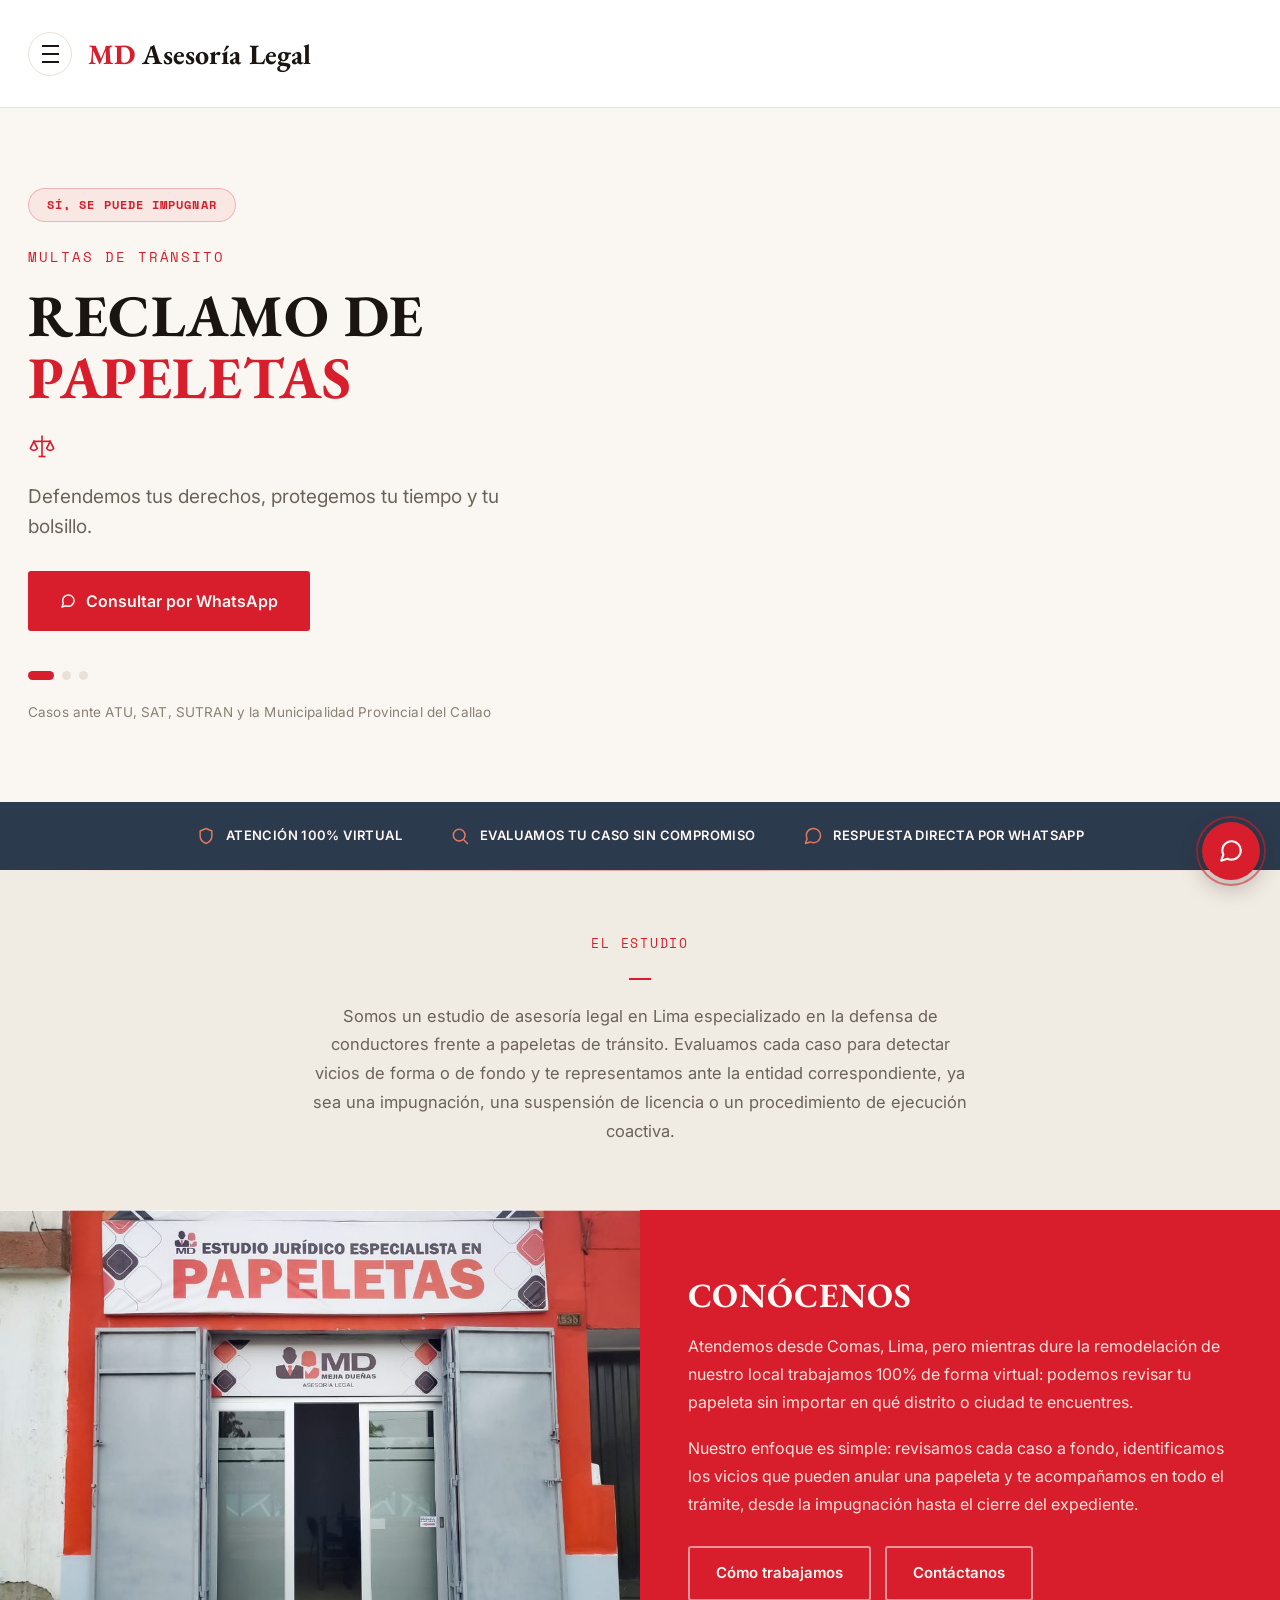
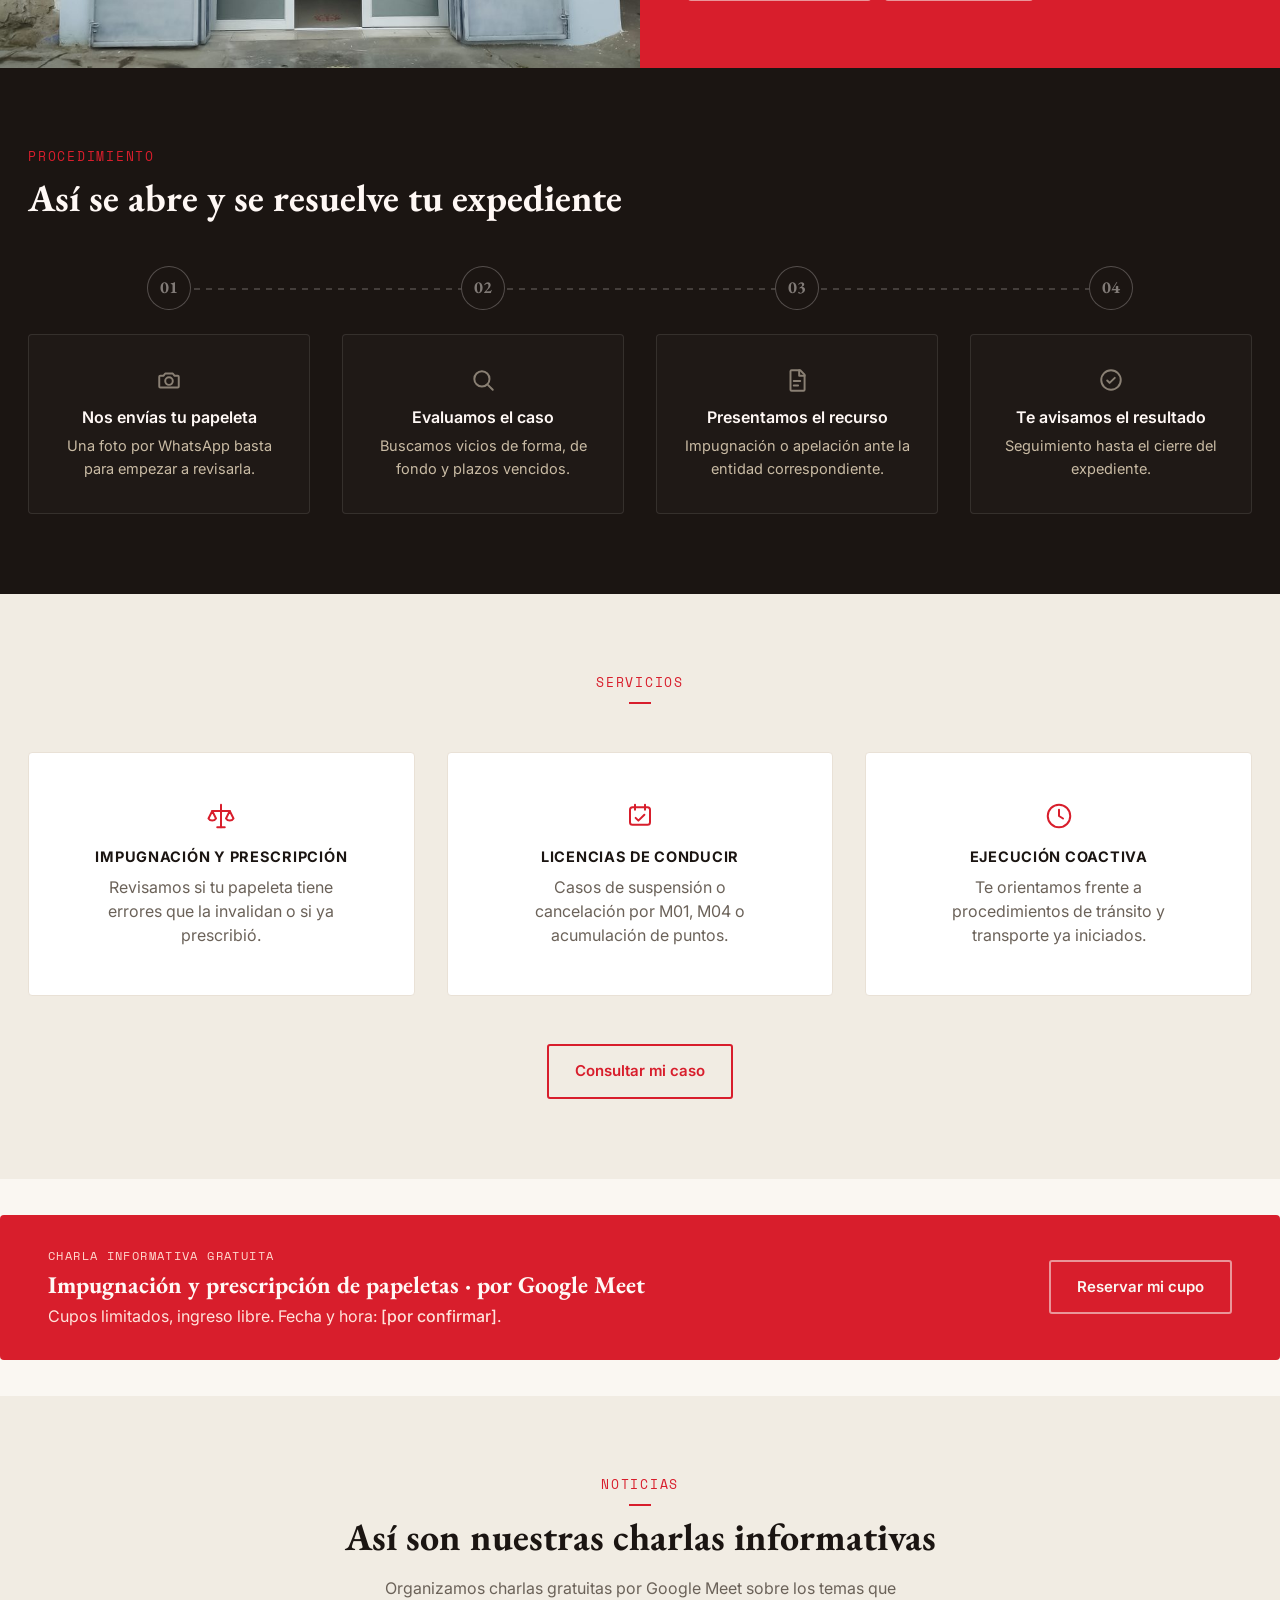
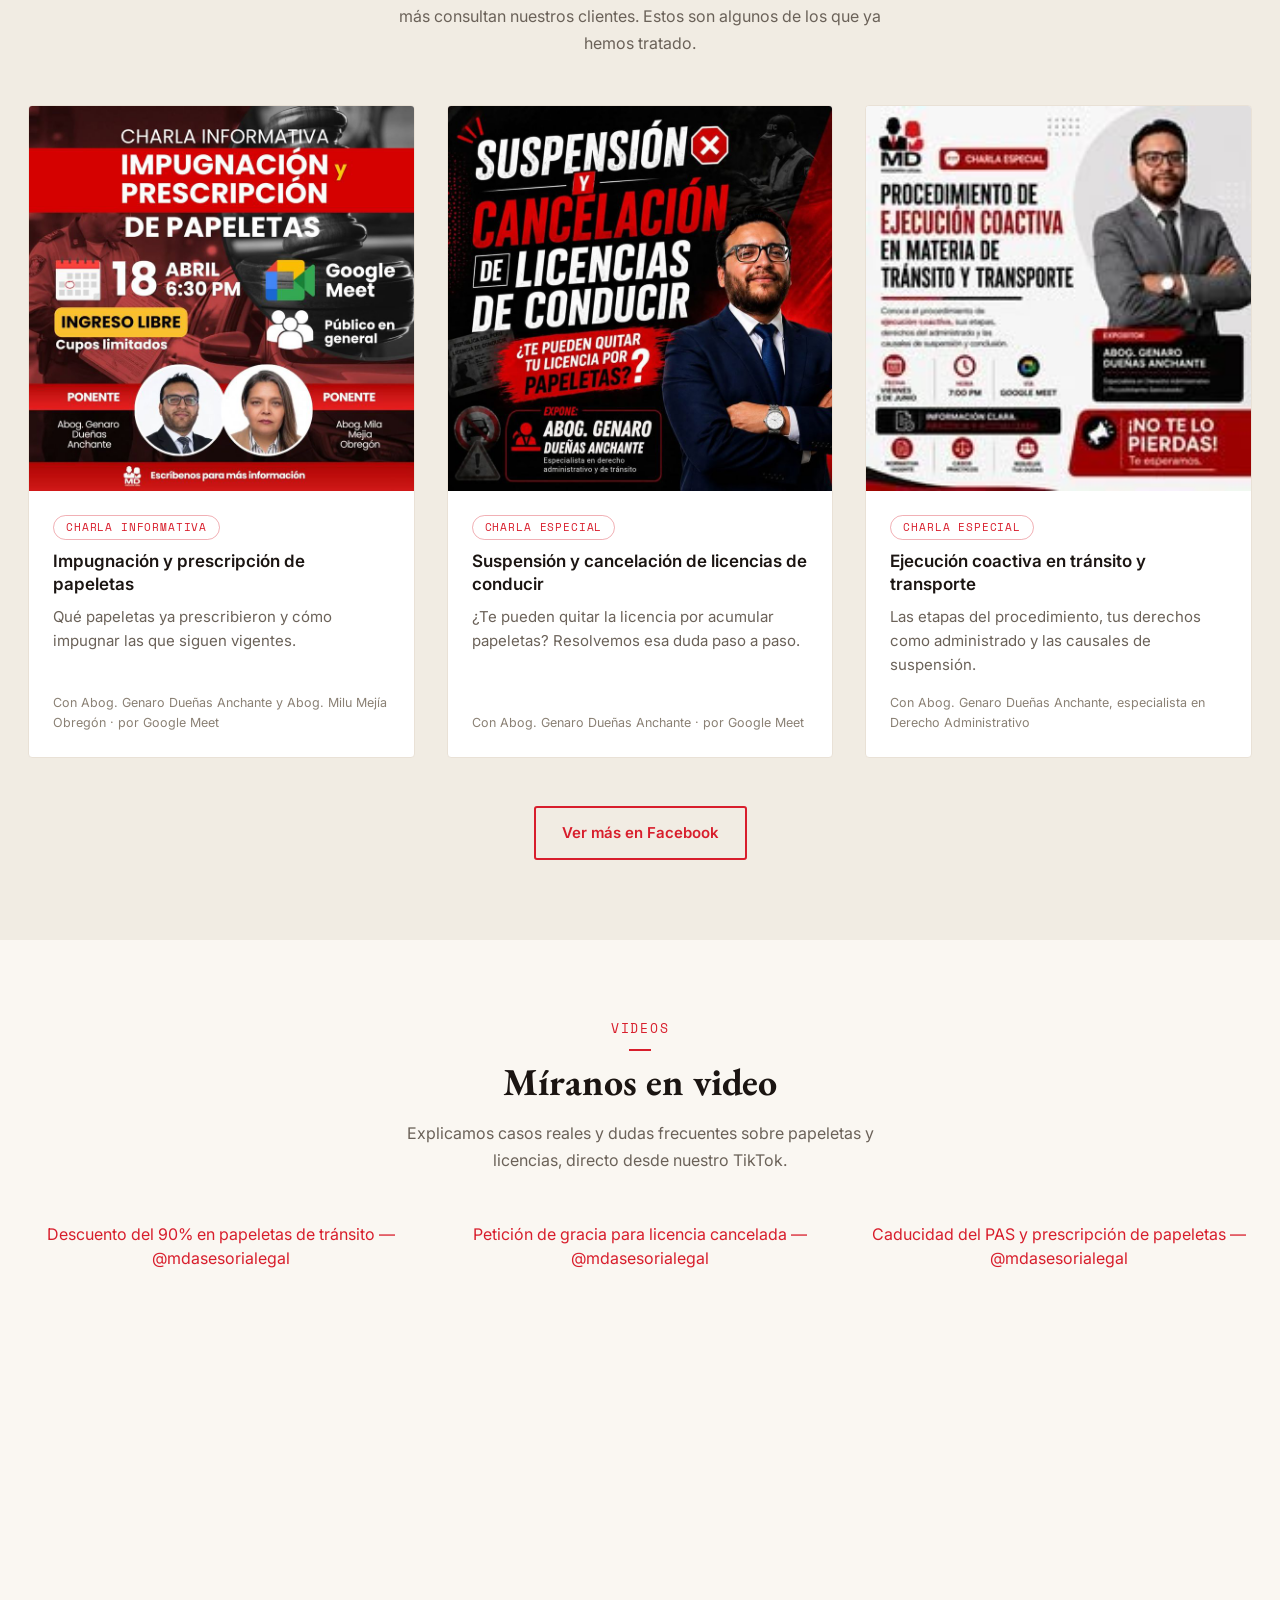
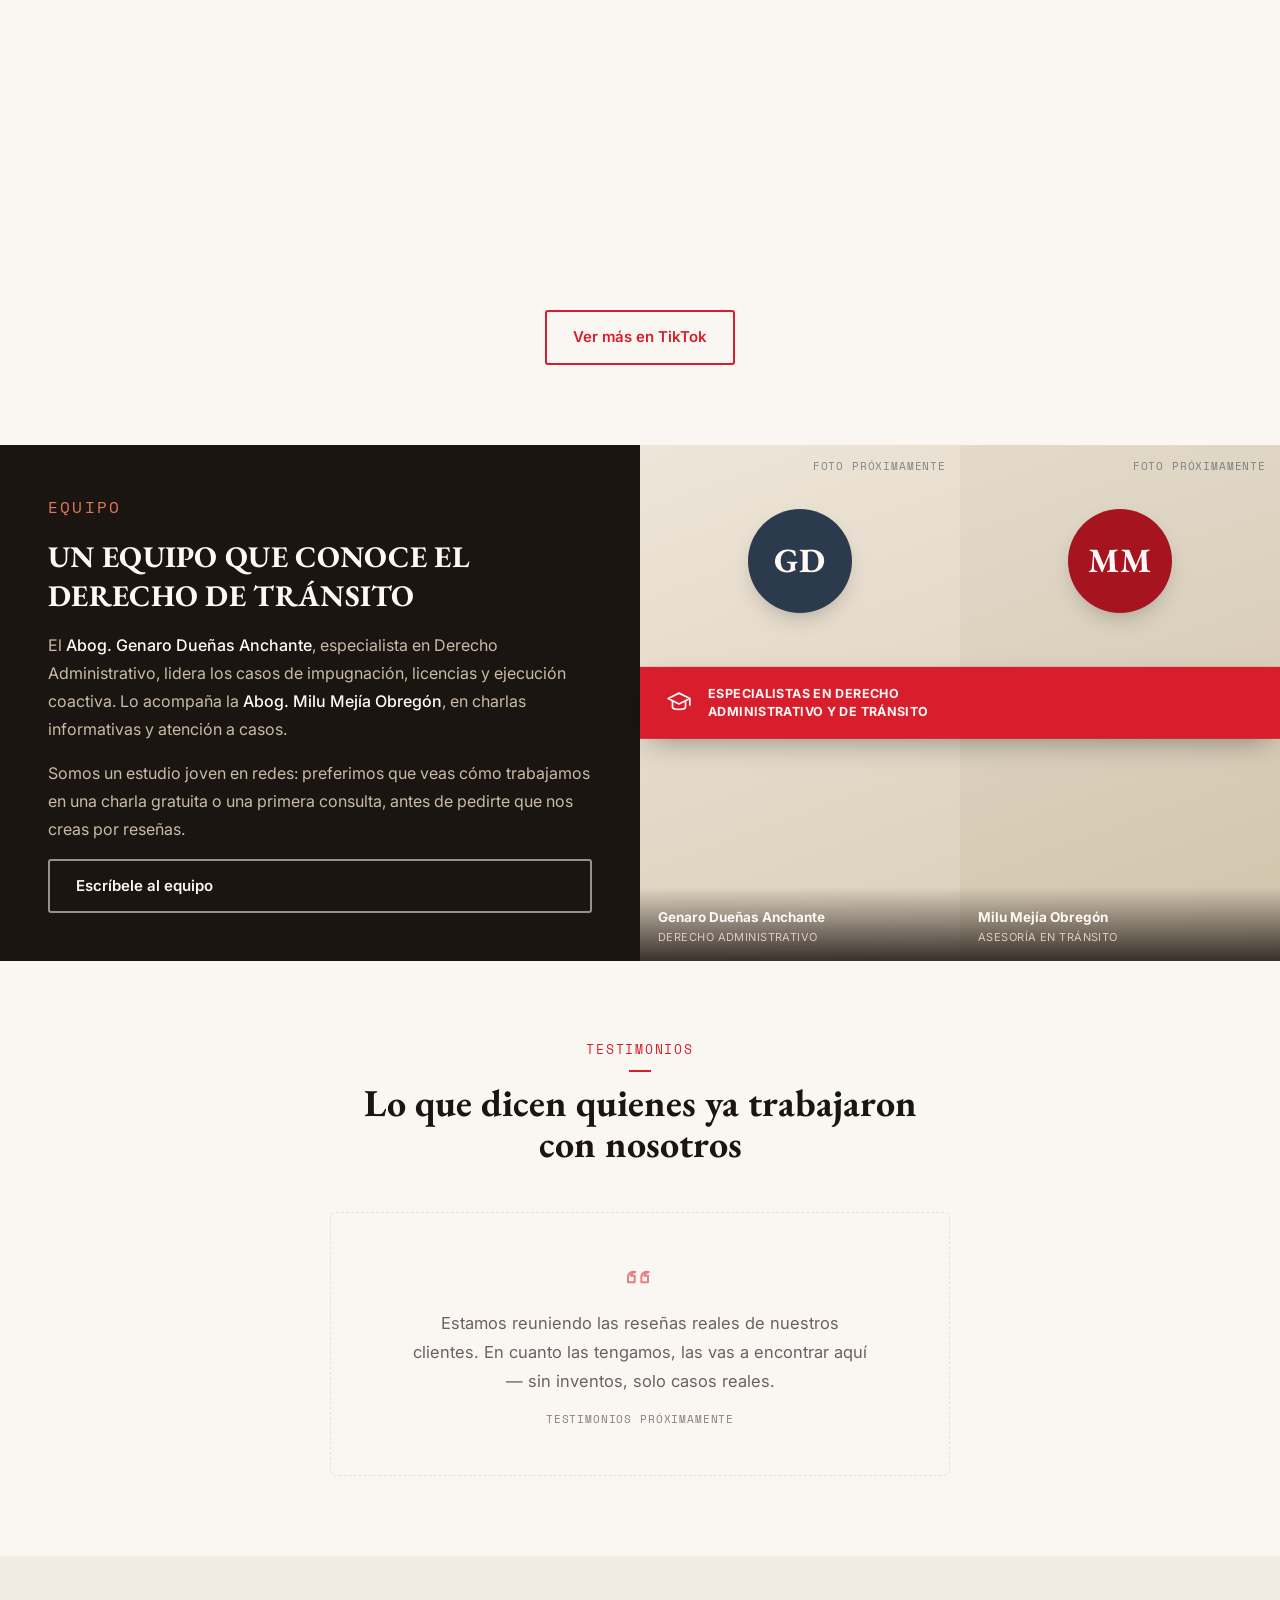
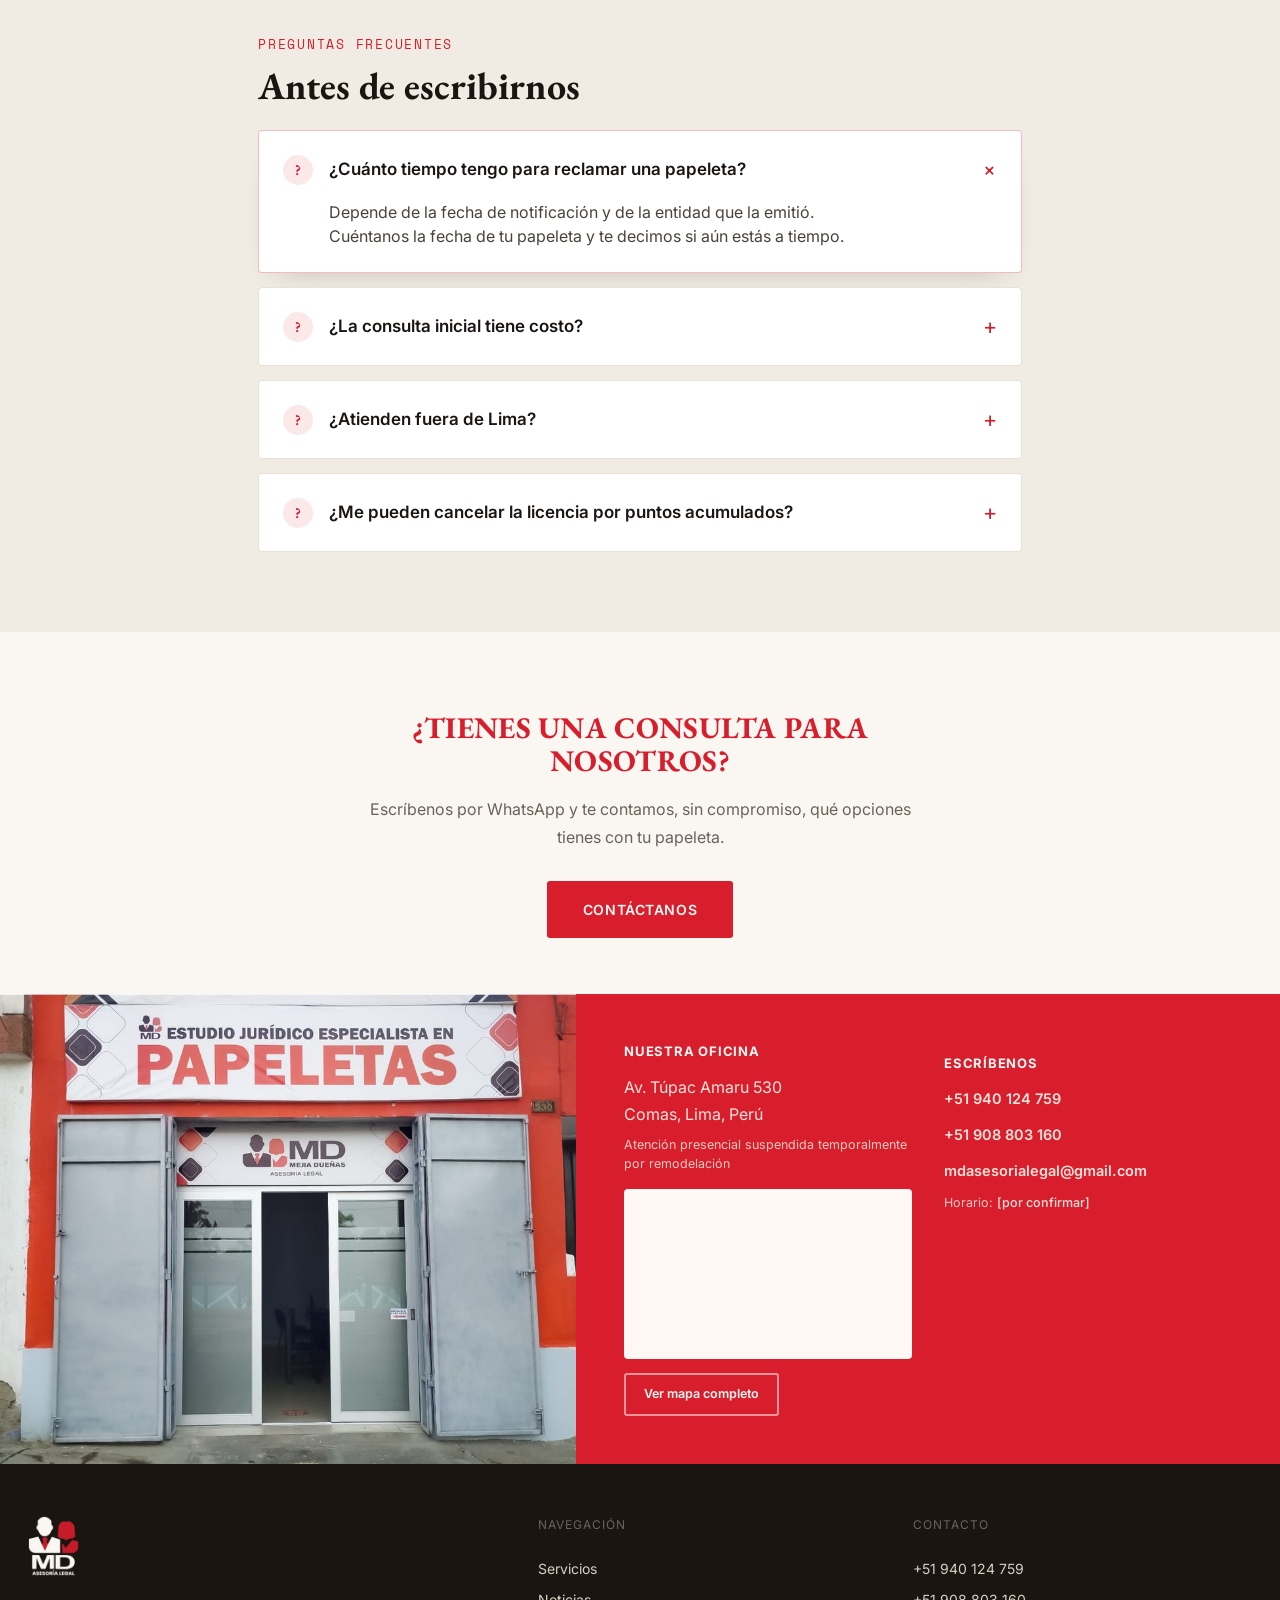
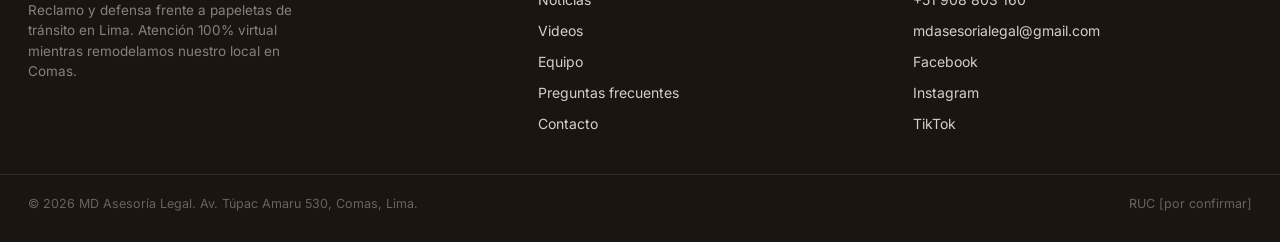
==== commit e41c6b29: "Logo pasa a wordmark tipográfico y quita redes del nav principal Reemplaza el logo con ícono (siluet" ====
--- a/index.html
+++ b/index.html
@@ -29,7 +29,7 @@
           <svg viewBox="0 0 24 24" fill="none" stroke="currentColor" stroke-width="1.8" stroke-linecap="round" aria-hidden="true"><path d="M6 6l12 12M18 6L6 18"></path></svg>
         </button>
         <a href="#inicio" class="site-menu__brand">
-          <img src="assets/logo-md-120.png" srcset="assets/logo-md-120.png 1x, assets/logo-md-240.png 2x" alt="MD Asesoría Legal">
+          <span class="wordmark"><span class="wordmark__accent">MD</span> Asesoría Legal</span>
         </a>
       </div>
 
@@ -89,7 +89,7 @@
           <span></span><span></span><span></span>
         </button>
         <a href="#inicio" class="navbar__brand">
-          <img src="assets/logo-md-120.png" srcset="assets/logo-md-120.png 1x, assets/logo-md-240.png 2x" alt="MD Asesoría Legal" class="navbar__brand-mark">
+          <span class="wordmark wordmark--lg"><span class="wordmark__accent">MD</span> Asesoría Legal</span>
         </a>
       </div>
 
@@ -101,29 +101,6 @@
         <a href="#videos" class="navbar__link">Videos</a>
         <a href="#equipo" class="navbar__link">Equipo</a>
         <a href="#preguntas" class="navbar__link">Preguntas</a>
-
-        <ul class="navbar__socials">
-          <li>
-            <a href="https://www.facebook.com/Reclamodepapeletas/?locale=es_LA" target="_blank" rel="noopener" aria-label="Facebook">
-              <svg viewBox="0 0 16 16" fill="currentColor" aria-hidden="true"><path d="M16 8.049c0-4.446-3.582-8.05-8-8.05C3.58 0-.002 3.603-.002 8.05c0 4.017 2.926 7.347 6.75 7.951v-5.625h-2.03V8.05H6.75V6.275c0-2.017 1.195-3.131 3.022-3.131.876 0 1.791.157 1.791.157v1.98h-1.009c-.993 0-1.303.621-1.303 1.258v1.51h2.218l-.354 2.326H9.25V16c3.824-.604 6.75-3.934 6.75-7.951z"/></svg>
-            </a>
-          </li>
-          <li>
-            <a href="https://www.instagram.com/mdasesorialegal/?hl=es-la" target="_blank" rel="noopener" aria-label="Instagram">
-              <svg viewBox="0 0 16 16" fill="currentColor" aria-hidden="true"><path d="M8 0C5.829 0 5.556.01 4.703.048 3.85.088 3.269.222 2.76.42a3.917 3.917 0 0 0-1.417.923A3.927 3.927 0 0 0 .42 2.76C.222 3.268.087 3.85.048 4.7.01 5.555 0 5.827 0 8.001c0 2.172.01 2.444.048 3.297.04.852.174 1.433.372 1.942.205.526.478.972.923 1.417.444.445.89.719 1.416.923.51.198 1.09.333 1.942.372C5.555 15.99 5.827 16 8 16s2.444-.01 3.298-.048c.851-.04 1.434-.174 1.943-.372a3.916 3.916 0 0 0 1.416-.923c.445-.445.718-.891.923-1.417.197-.509.332-1.09.372-1.942C15.99 10.445 16 10.173 16 8s-.01-2.445-.048-3.299c-.04-.851-.175-1.433-.372-1.941a3.926 3.926 0 0 0-.923-1.417A3.911 3.911 0 0 0 13.24.42c-.51-.198-1.092-.333-1.943-.372C10.443.01 10.172 0 7.998 0h.003zm-.717 1.442h.718c2.136 0 2.389.007 3.232.046.78.035 1.204.166 1.486.275.373.145.64.319.92.599.28.28.453.546.598.92.11.281.24.705.275 1.485.039.843.047 1.096.047 3.231s-.008 2.389-.047 3.232c-.035.78-.166 1.203-.275 1.485a2.47 2.47 0 0 1-.599.919c-.28.28-.546.453-.92.598-.28.11-.704.24-1.485.276-.843.038-1.096.047-3.232.047s-2.39-.009-3.233-.047c-.78-.036-1.203-.166-1.485-.276a2.478 2.478 0 0 1-.92-.598 2.48 2.48 0 0 1-.6-.92c-.109-.281-.24-.705-.275-1.485-.038-.843-.046-1.096-.046-3.233 0-2.136.008-2.388.046-3.231.036-.78.166-1.204.276-1.486.145-.373.319-.64.599-.92.28-.28.546-.453.92-.598.282-.11.705-.24 1.485-.276.738-.033 1.024-.043 2.515-.045v.002zm4.988 1.328a.96.96 0 1 0 0 1.92.96.96 0 0 0 0-1.92zm-4.27 1.122a4.109 4.109 0 1 0 0 8.217 4.109 4.109 0 0 0 0-8.217zm0 1.441a2.667 2.667 0 1 1 0 5.334 2.667 2.667 0 0 1 0-5.334z"/></svg>
-            </a>
-          </li>
-          <li>
-            <a href="https://www.tiktok.com/@mdasesorialegal" target="_blank" rel="noopener" aria-label="TikTok">
-              <svg viewBox="0 0 16 16" fill="currentColor" aria-hidden="true"><path d="M9 0h1.98c.144.715.54 1.617 1.235 2.512C12.895 3.389 13.797 4 15 4v2c-1.753 0-3.07-.814-4-1.829V11a5 5 0 1 1-5-5v2a3 3 0 1 0 3 3z"/></svg>
-            </a>
-          </li>
-          <li>
-            <a href="https://wa.me/51940124759" target="_blank" rel="noopener" aria-label="WhatsApp">
-              <svg viewBox="0 0 24 24" fill="none" stroke="currentColor" stroke-width="2.2" stroke-linecap="round" stroke-linejoin="round" aria-hidden="true"><path d="M21 11.5a8.38 8.38 0 0 1-.9 3.8 8.5 8.5 0 0 1-7.6 4.7 8.38 8.38 0 0 1-3.8-.9L3 21l1.9-5.7a8.38 8.38 0 0 1-.9-3.8 8.5 8.5 0 0 1 4.7-7.6 8.38 8.38 0 0 1 3.8-.9h.5a8.48 8.48 0 0 1 8 8v.5z"></path></svg>
-            </a>
-          </li>
-        </ul>
 
         <a href="https://wa.me/51940124759" class="btn btn-primary navbar__cta">Contáctanos</a>
       </div>
@@ -159,7 +136,7 @@
           <span></span><span></span><span></span>
         </button>
         <a href="#inicio" class="compact-nav__brand" aria-label="Ir al inicio">
-          <img src="assets/logo-md-120.png" srcset="assets/logo-md-120.png 1x, assets/logo-md-240.png 2x" alt="MD Asesoría Legal">
+          <span class="wordmark wordmark--sm"><span class="wordmark__accent">MD</span> Asesoría Legal</span>
         </a>
       </div>
       <div class="compact-nav__links">
--- a/css/styles.css
+++ b/css/styles.css
@@ -178,11 +178,23 @@
   align-items: center;
   justify-content: space-between;
   height: 108px;
+  background: #FFFFFF;
   border-bottom: 1px solid var(--color-border);
 }
 .navbar__left { display: flex; align-items: center; gap: 16px; }
 .navbar__brand { display: flex; align-items: center; flex-shrink: 0; }
-.navbar__brand-mark { height: 62px; width: auto; flex-shrink: 0; }
+
+.wordmark {
+  font-family: var(--font-display);
+  font-weight: 700;
+  font-size: 22px;
+  letter-spacing: 0.005em;
+  color: var(--color-ink);
+  white-space: nowrap;
+}
+.wordmark__accent { color: var(--color-red); }
+.wordmark--lg { font-size: 28px; }
+.wordmark--sm { font-size: 19px; }
 
 .navbar__toggle {
   display: flex;
@@ -231,19 +243,6 @@
   background: var(--color-red);
 }
 .navbar__cta { padding: 13px 26px; font-size: 14.5px; text-transform: uppercase; letter-spacing: 0.04em; }
-
-.navbar__socials { display: flex; align-items: center; gap: 13px; }
-.navbar__socials a {
-  display: flex;
-  align-items: center;
-  justify-content: center;
-  width: 20px;
-  height: 20px;
-  color: var(--color-muted);
-  transition: color 0.15s ease, transform 0.15s ease;
-}
-.navbar__socials svg { width: 19px; height: 19px; }
-.navbar__socials a:hover { color: var(--color-red); transform: translateY(-1px); }
 
 .hero { position: relative; z-index: 2; min-height: clamp(460px, 64vh, 660px); display: flex; align-items: center; padding: var(--space-6) 0; }
 .hero__container {
@@ -329,7 +328,7 @@
   position: fixed;
   top: 0; left: 0; right: 0;
   z-index: 60;
-  background: var(--color-paper);
+  background: #FFFFFF;
   border-bottom: 3px solid var(--color-ink);
   box-shadow: 0 0 0 rgba(0, 0, 0, 0);
   visibility: hidden;
@@ -346,7 +345,7 @@
 }
 .compact-nav__row { display: flex; align-items: center; justify-content: space-between; height: 76px; gap: 28px; }
 .compact-nav__left { display: flex; align-items: center; gap: 18px; flex-shrink: 0; }
-.compact-nav__brand img { height: 36px; width: auto; display: block; flex-shrink: 0; }
+.compact-nav__brand { flex-shrink: 0; }
 
 .compact-nav__toggle {
   display: flex;
@@ -441,7 +440,6 @@
 }
 .site-menu__close svg { width: 16px; height: 16px; }
 .site-menu__close:hover { border-color: var(--color-red); color: var(--color-red); transform: rotate(90deg); }
-.site-menu__brand img { height: 28px; width: auto; display: block; }
 
 .site-menu__links {
   display: flex;
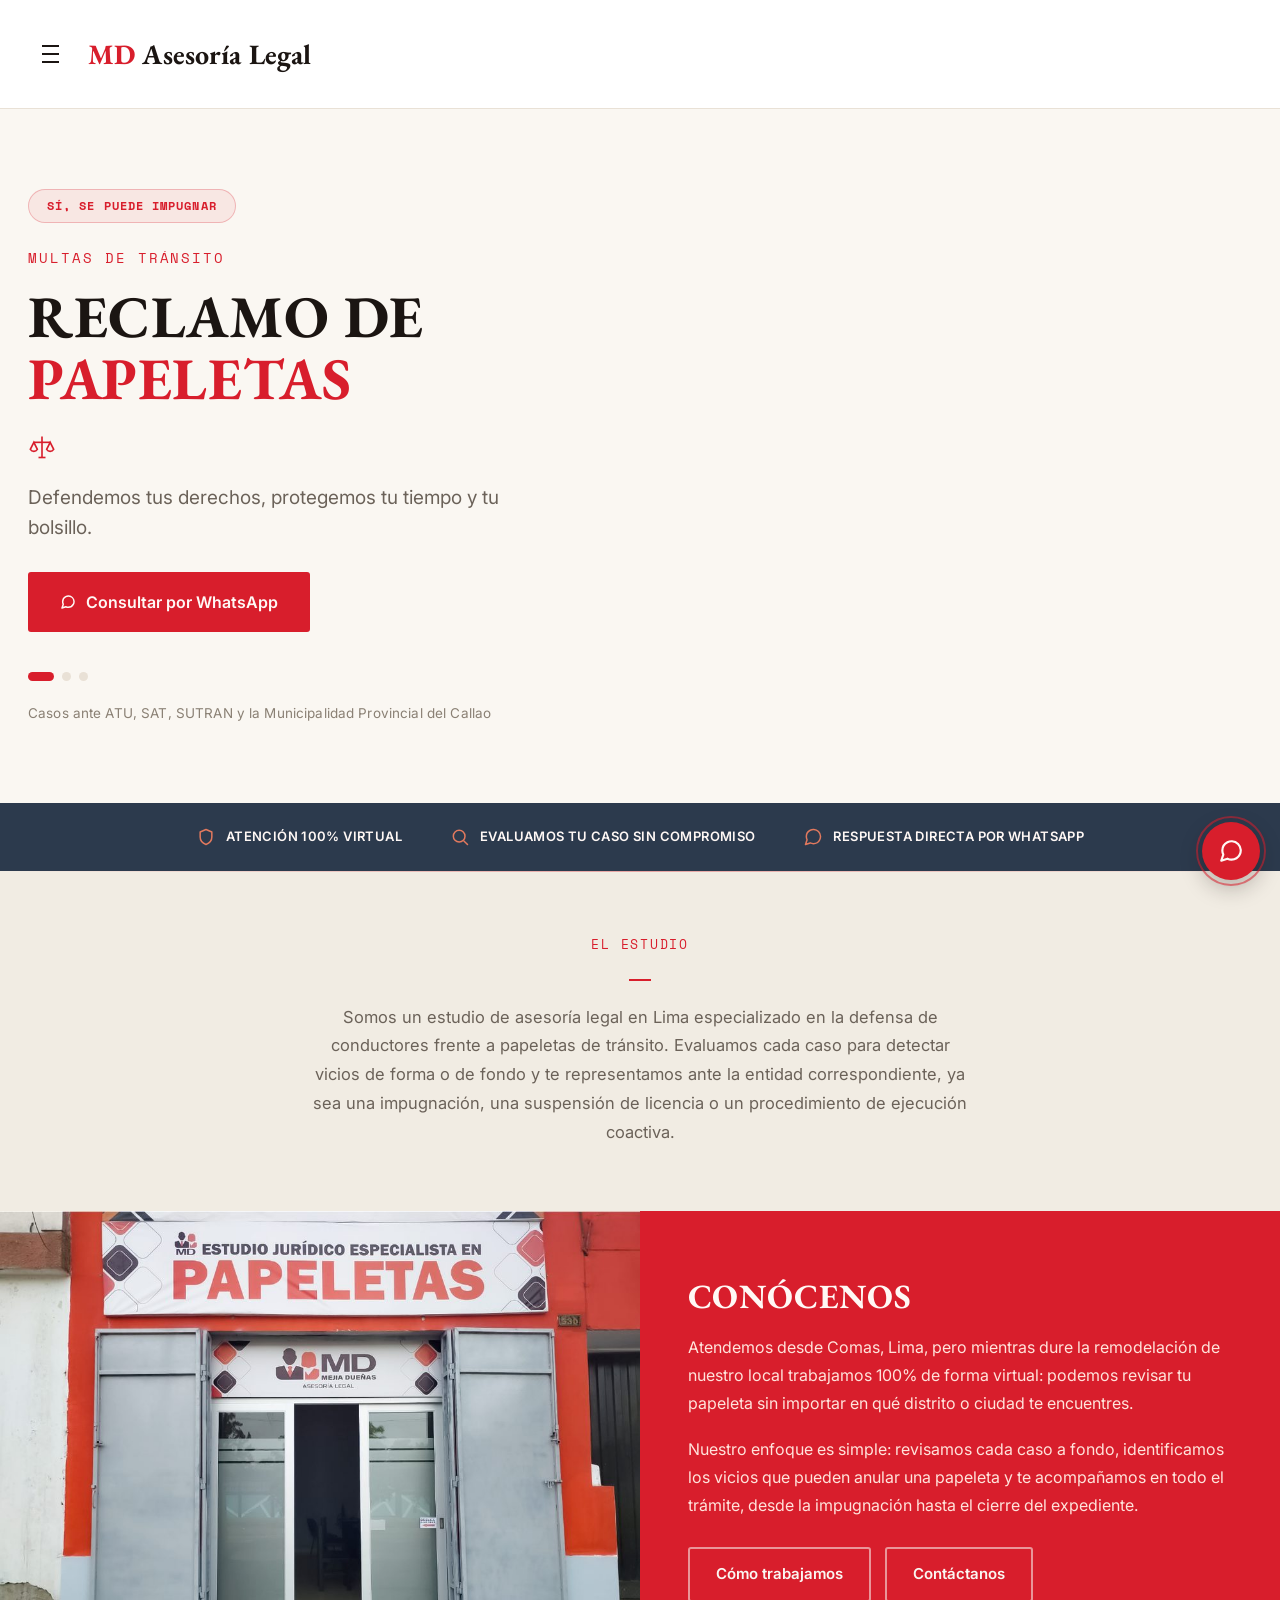
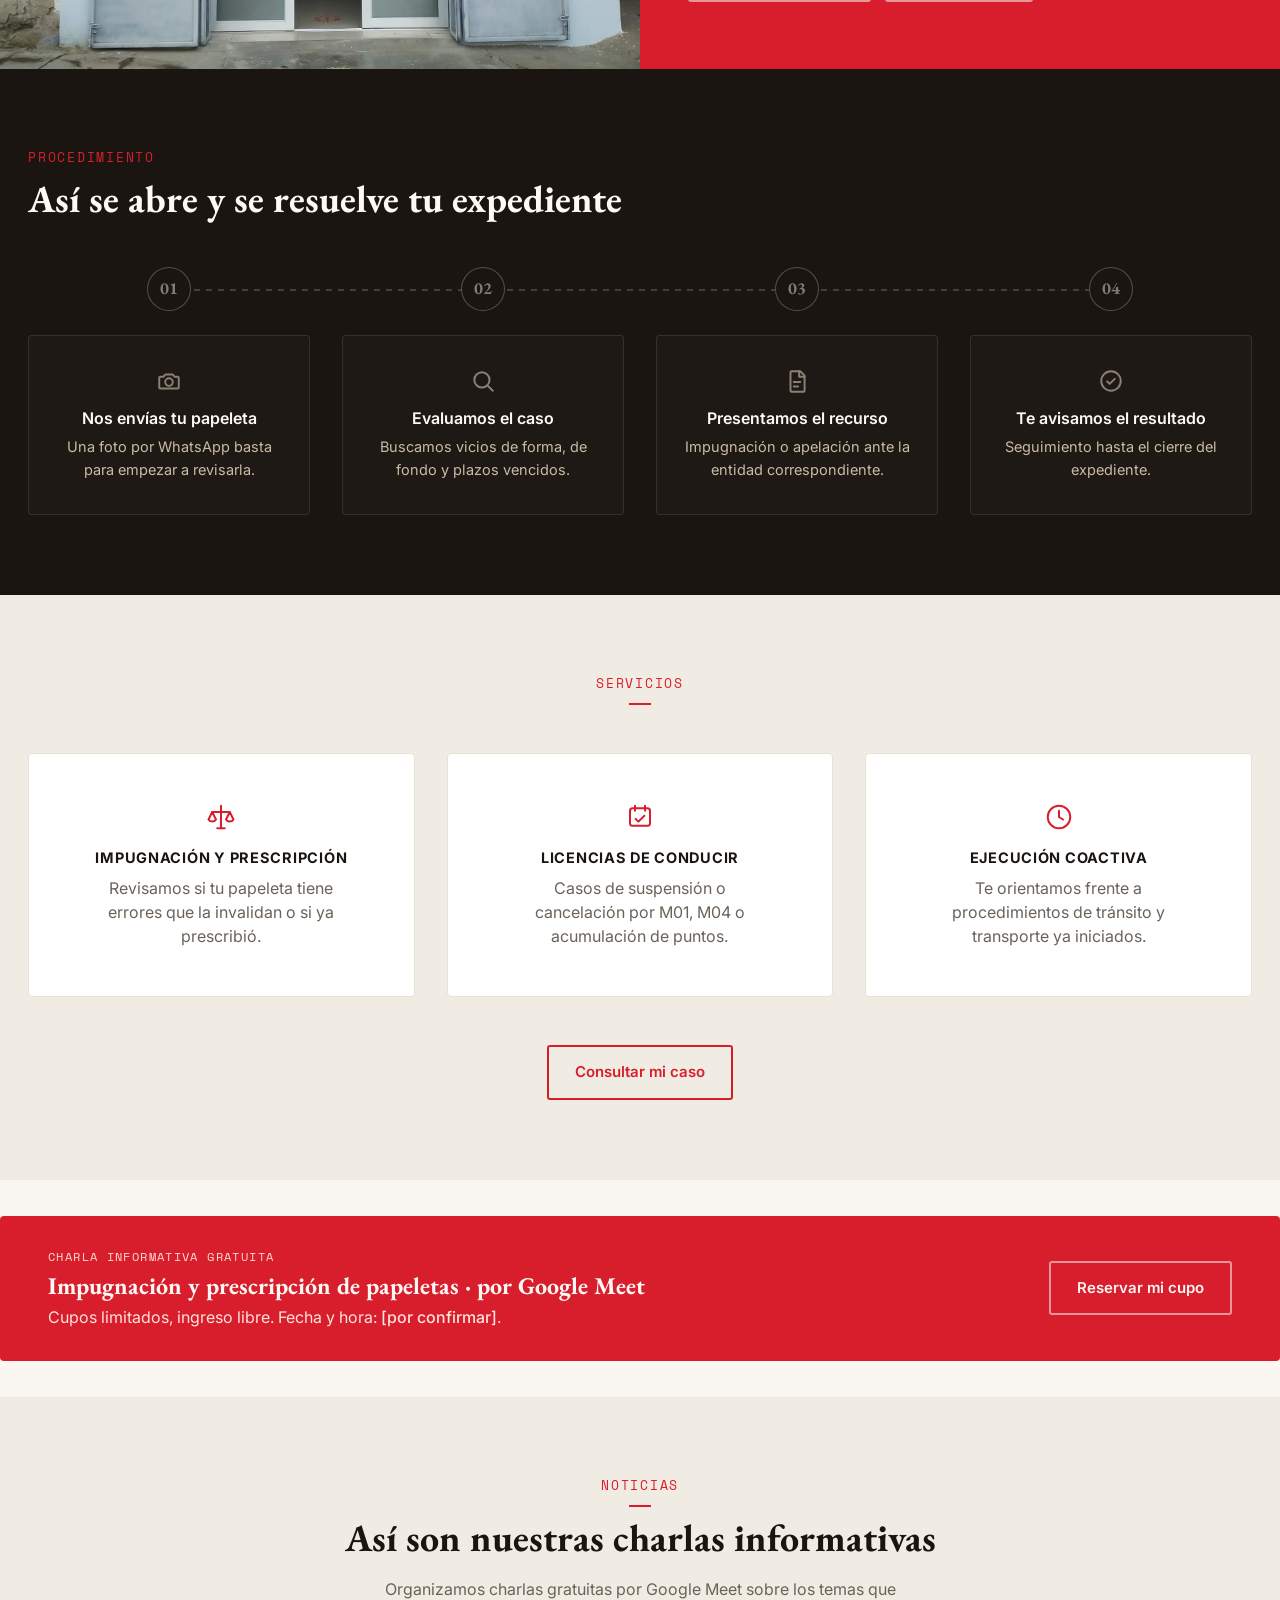
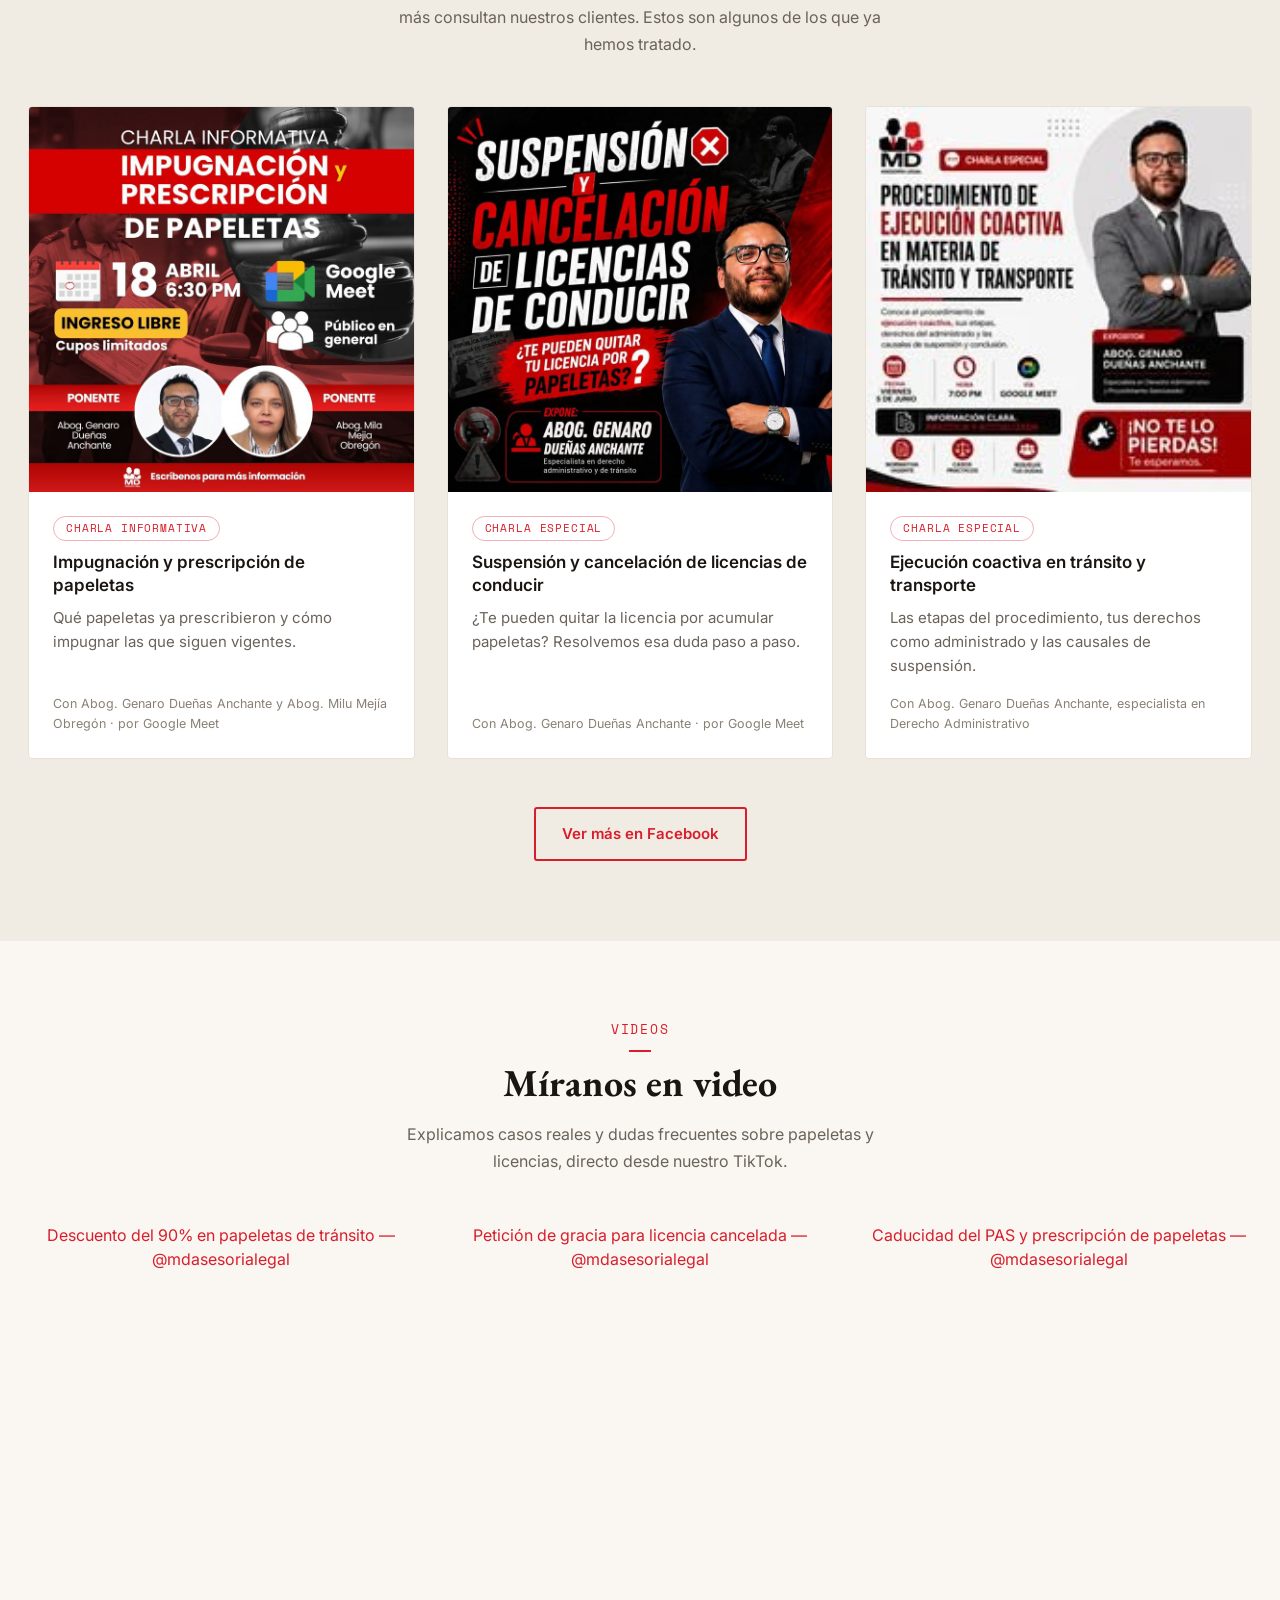
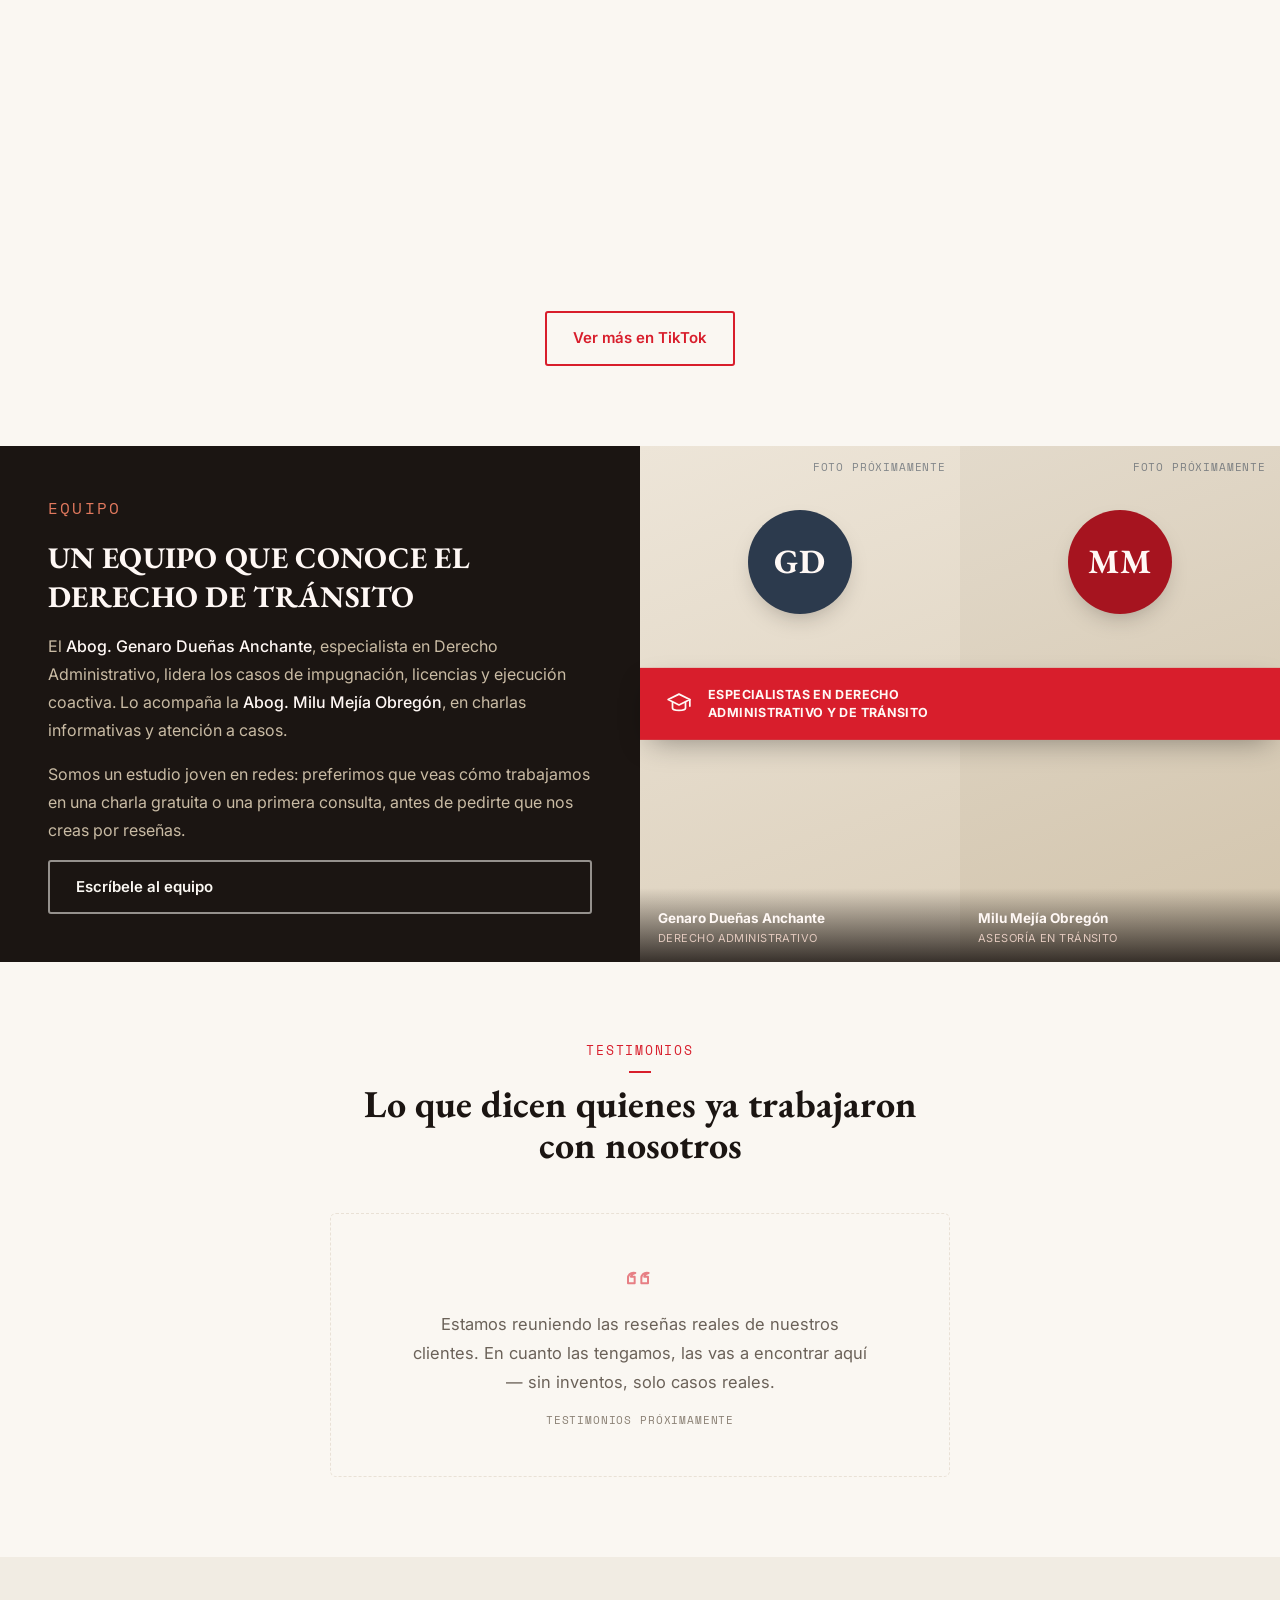
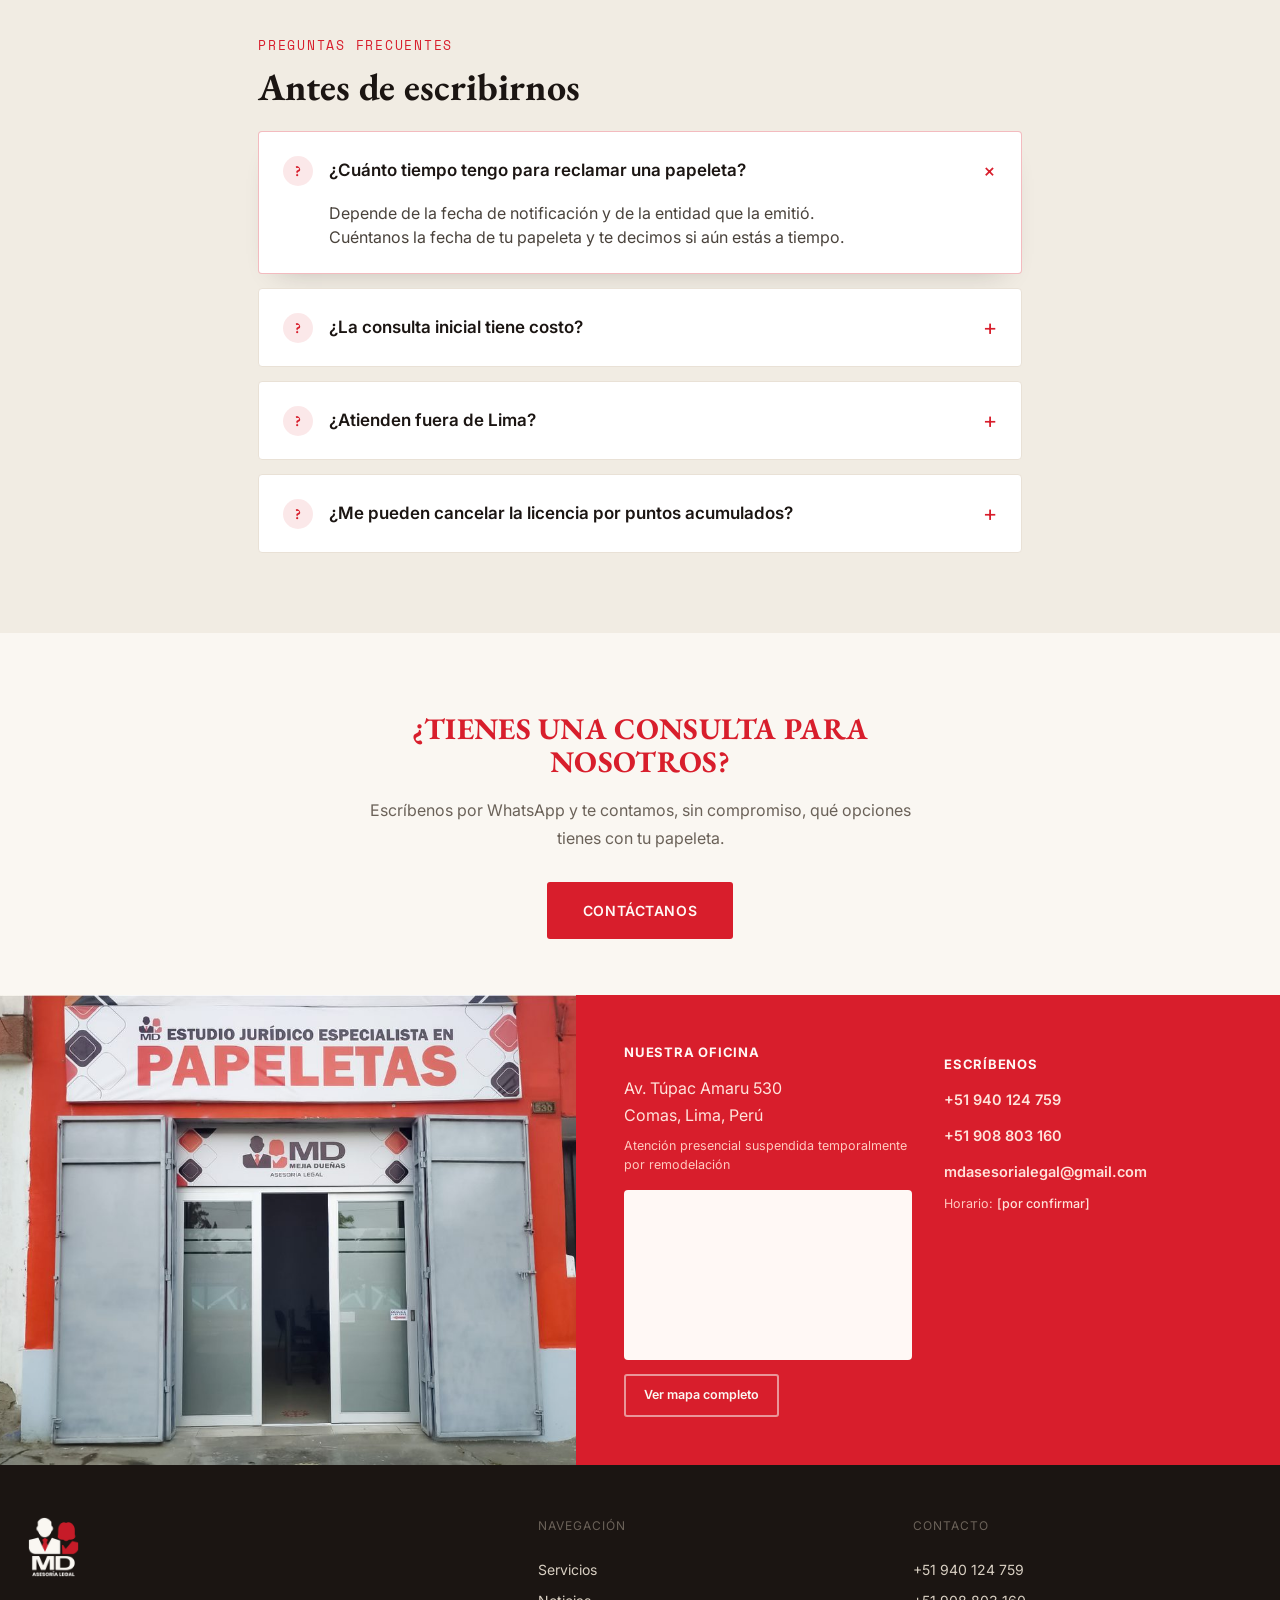
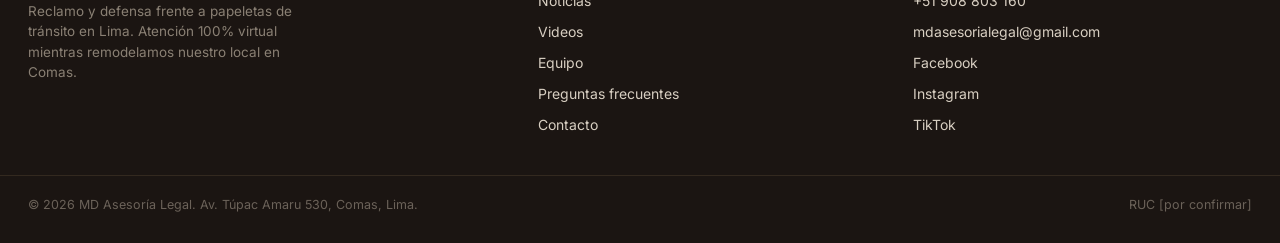
==== commit 8b79e2d0: "Corrige el fondo blanco del nav: ahora cubre todo el ancho El blanco estaba puesto en .navbar, que a" ====
--- a/index.html
+++ b/index.html
@@ -83,6 +83,7 @@
 
   <!-- NAV + HERO -->
   <div class="hero-wrap">
+    <div class="navbar-band">
     <nav class="navbar container">
       <div class="navbar__left">
         <button type="button" class="navbar__toggle" id="navToggle" aria-expanded="false" aria-controls="siteMenu" aria-label="Abrir menú">
@@ -105,6 +106,7 @@
         <a href="https://wa.me/51940124759" class="btn btn-primary navbar__cta">Contáctanos</a>
       </div>
     </nav>
+    </div>
 
     <section class="hero" id="inicio">
       <div class="container hero__container">
--- a/css/styles.css
+++ b/css/styles.css
@@ -171,15 +171,17 @@
   background: var(--color-paper);
 }
 
-.navbar {
+.navbar-band {
   position: relative;
   z-index: 5;
+  background: #FFFFFF;
+  border-bottom: 1px solid var(--color-border);
+}
+.navbar {
   display: flex;
   align-items: center;
   justify-content: space-between;
   height: 108px;
-  background: #FFFFFF;
-  border-bottom: 1px solid var(--color-border);
 }
 .navbar__left { display: flex; align-items: center; gap: 16px; }
 .navbar__brand { display: flex; align-items: center; flex-shrink: 0; }
@@ -204,21 +206,20 @@
   width: 44px;
   height: 44px;
   background: transparent;
-  border: 1px solid var(--color-border);
-  border-radius: 50%;
+  border: 0;
   cursor: pointer;
   z-index: 3;
   flex-shrink: 0;
-  transition: border-color 0.2s ease, background 0.2s ease;
-}
-.navbar__toggle:hover { border-color: var(--color-red); background: rgba(216, 30, 44, 0.08); }
+  transition: transform 0.2s ease;
+}
+.navbar__toggle:hover span { background: var(--color-red); }
 .navbar__toggle span {
   display: block;
   width: 17px;
   height: 2px;
   margin: 0 auto;
   background: var(--color-ink);
-  transition: transform 0.2s ease, opacity 0.2s ease;
+  transition: transform 0.2s ease, opacity 0.2s ease, background 0.2s ease;
 }
 .navbar__toggle[aria-expanded="true"] span:nth-child(1) { transform: translateY(8px) rotate(45deg); }
 .navbar__toggle[aria-expanded="true"] span:nth-child(2) { opacity: 0; }
@@ -355,20 +356,18 @@
   width: 42px;
   height: 42px;
   background: transparent;
-  border: 1px solid var(--color-border);
-  border-radius: 50%;
+  border: 0;
   cursor: pointer;
   flex-shrink: 0;
-  transition: border-color 0.2s ease, background 0.2s ease;
-}
-.compact-nav__toggle:hover { border-color: var(--color-red); background: rgba(216, 30, 44, 0.08); }
+}
+.compact-nav__toggle:hover span { background: var(--color-red); }
 .compact-nav__toggle span {
   display: block;
   width: 15px;
   height: 2px;
   margin: 0 auto;
   background: var(--color-ink);
-  transition: transform 0.2s ease, opacity 0.2s ease;
+  transition: transform 0.2s ease, opacity 0.2s ease, background 0.2s ease;
 }
 .compact-nav__toggle[aria-expanded="true"] span:nth-child(1) { transform: translateY(7px) rotate(45deg); }
 .compact-nav__toggle[aria-expanded="true"] span:nth-child(2) { opacity: 0; }
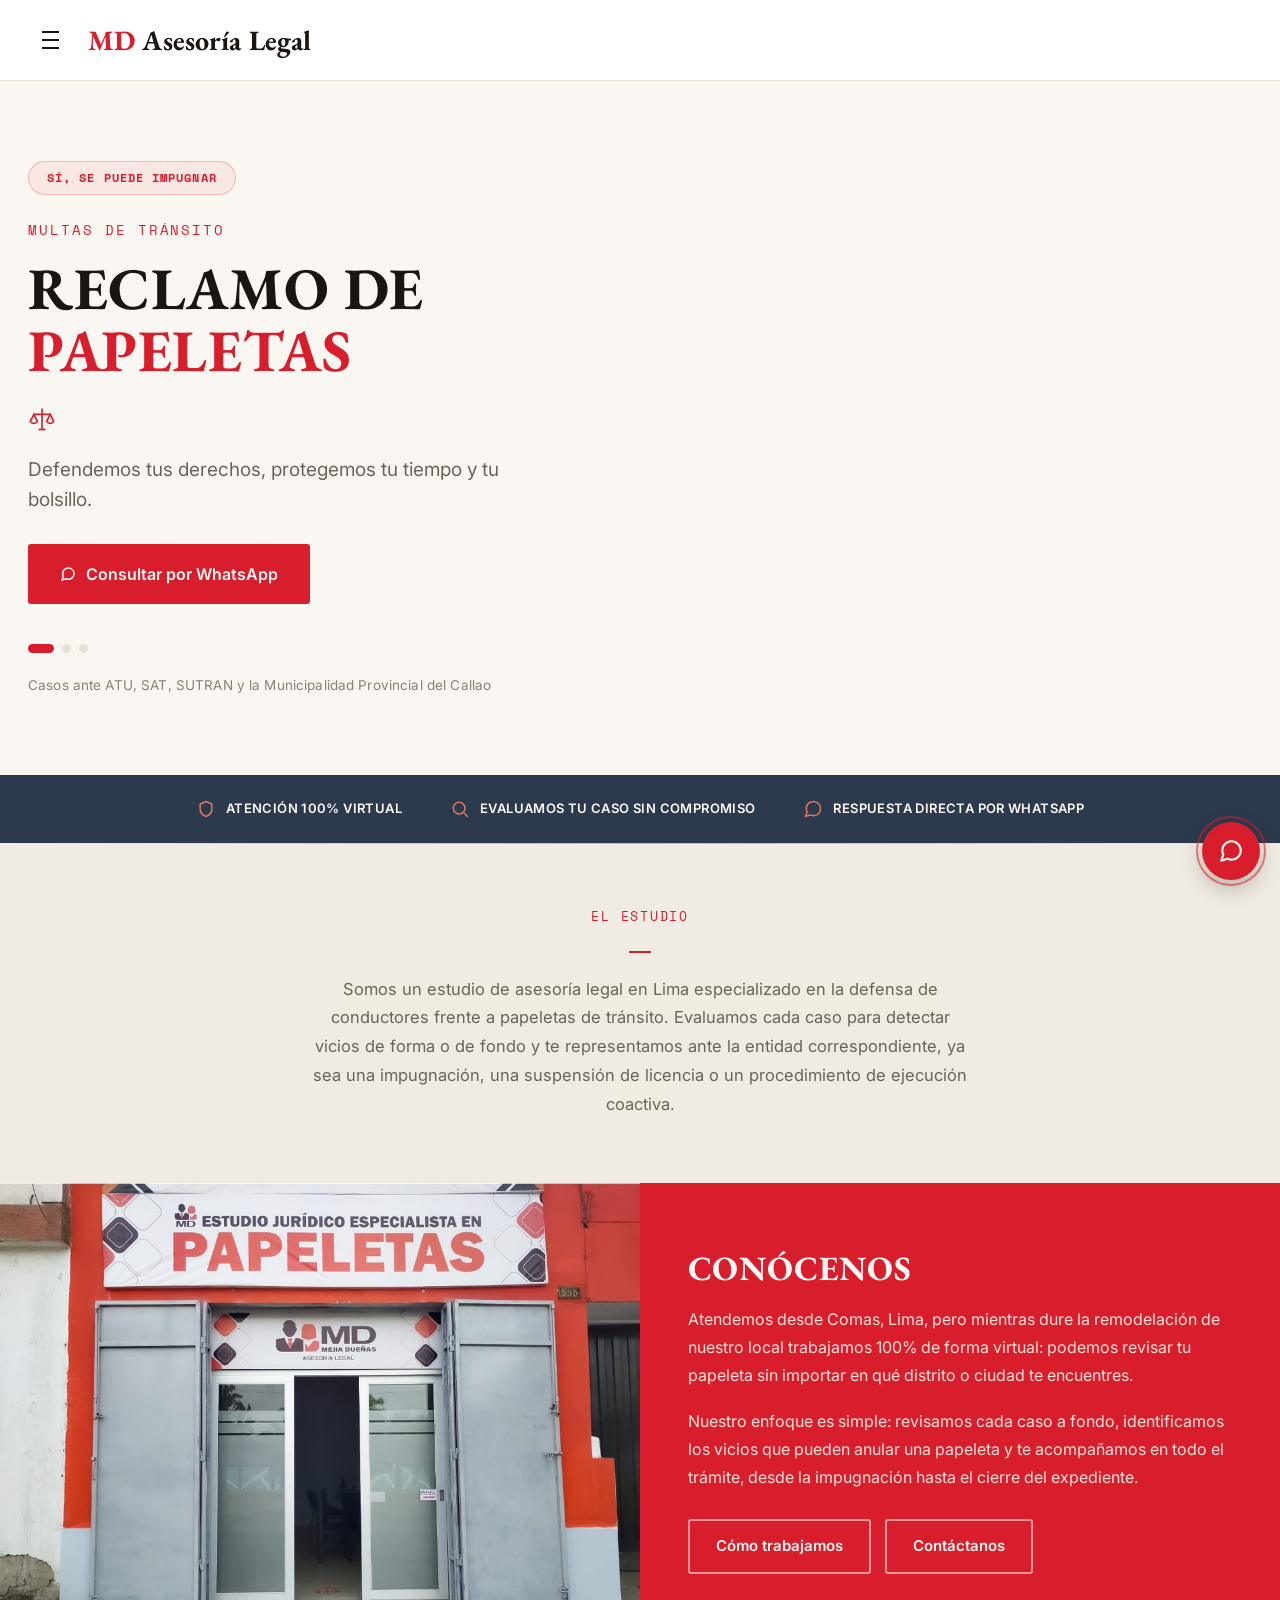
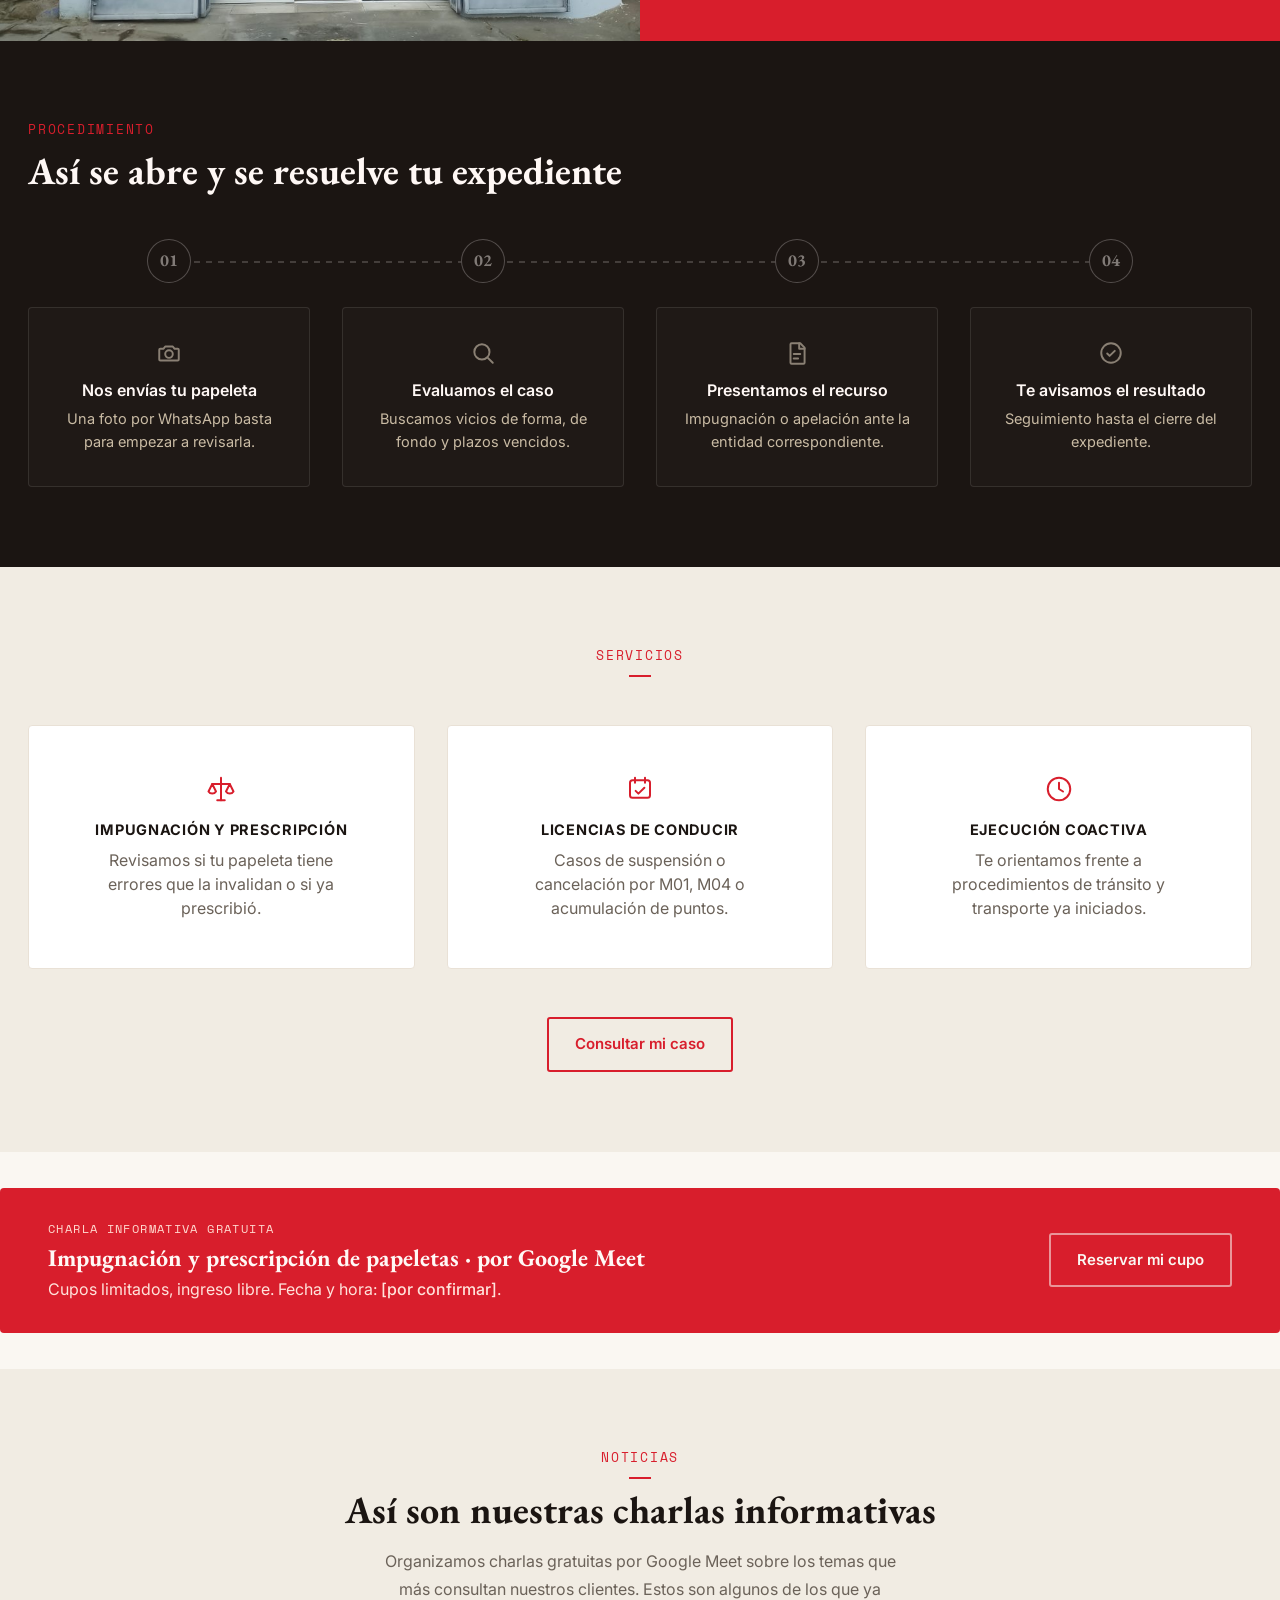
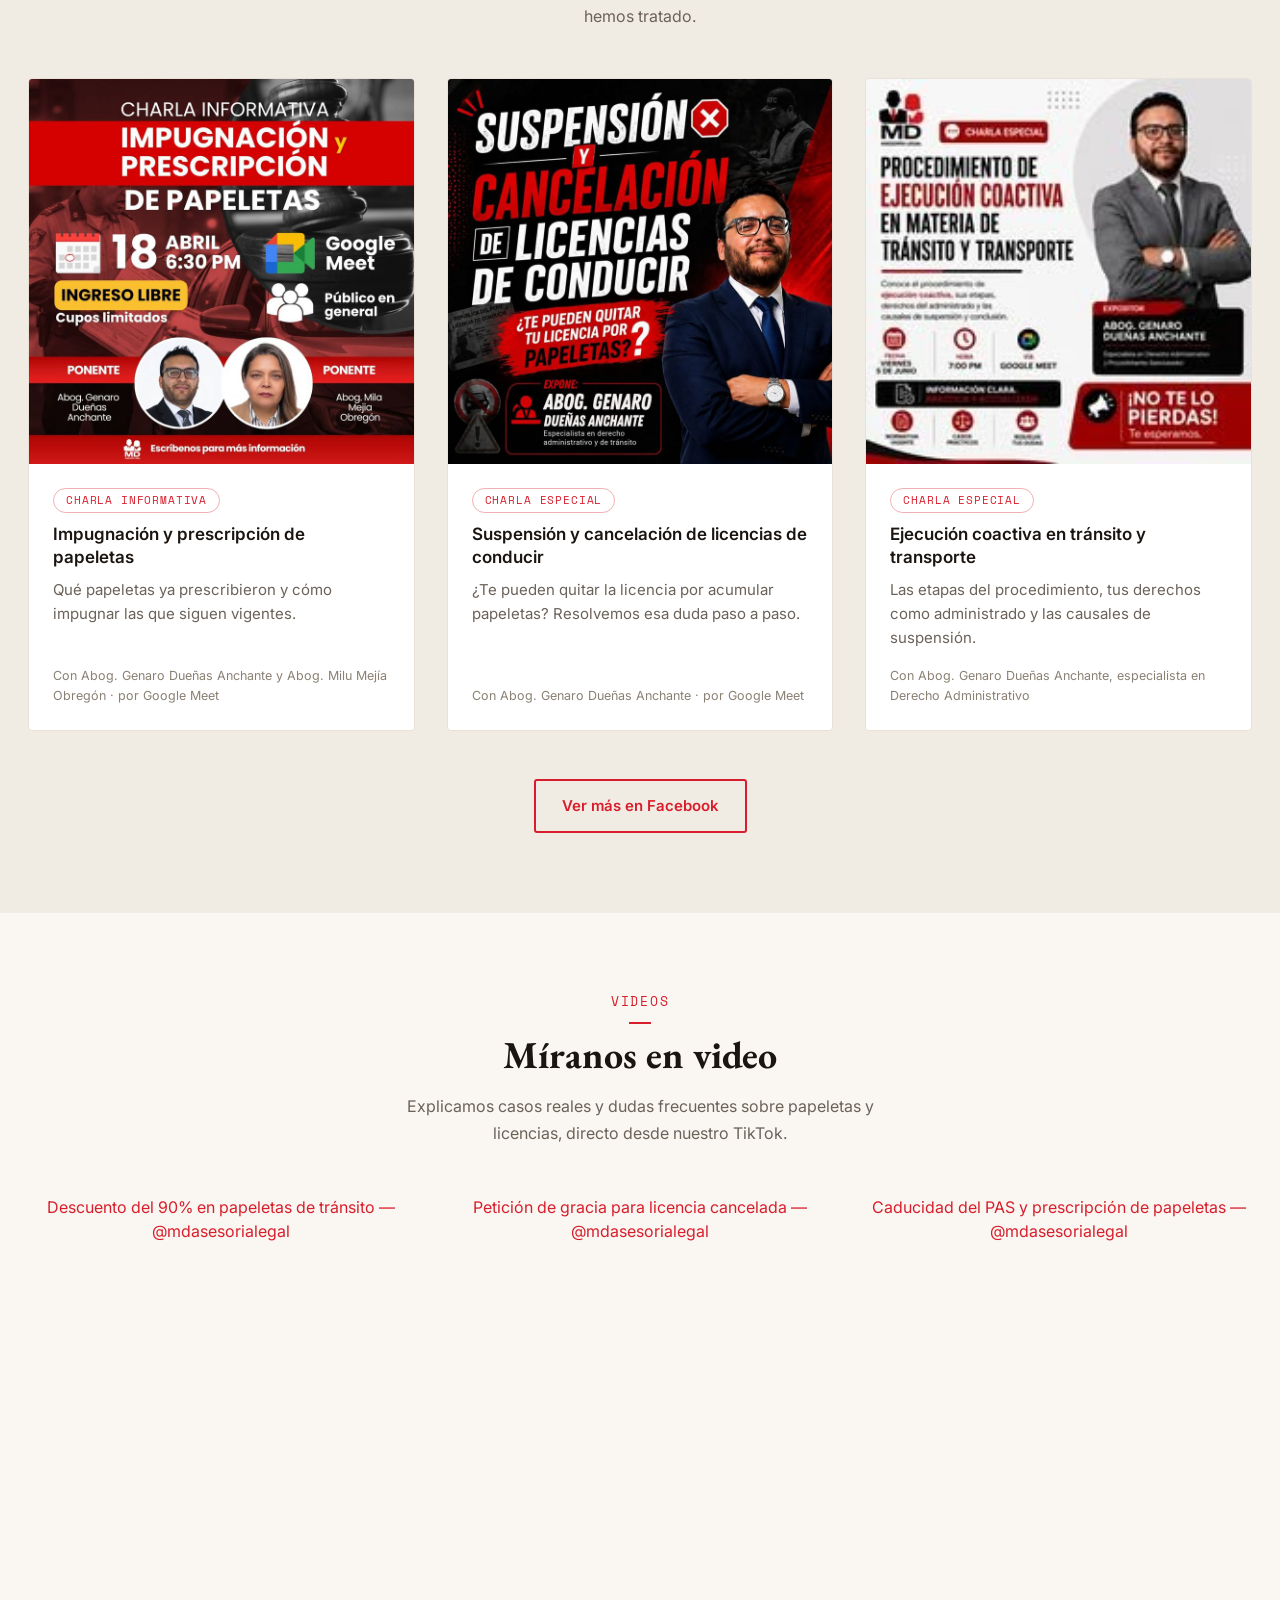
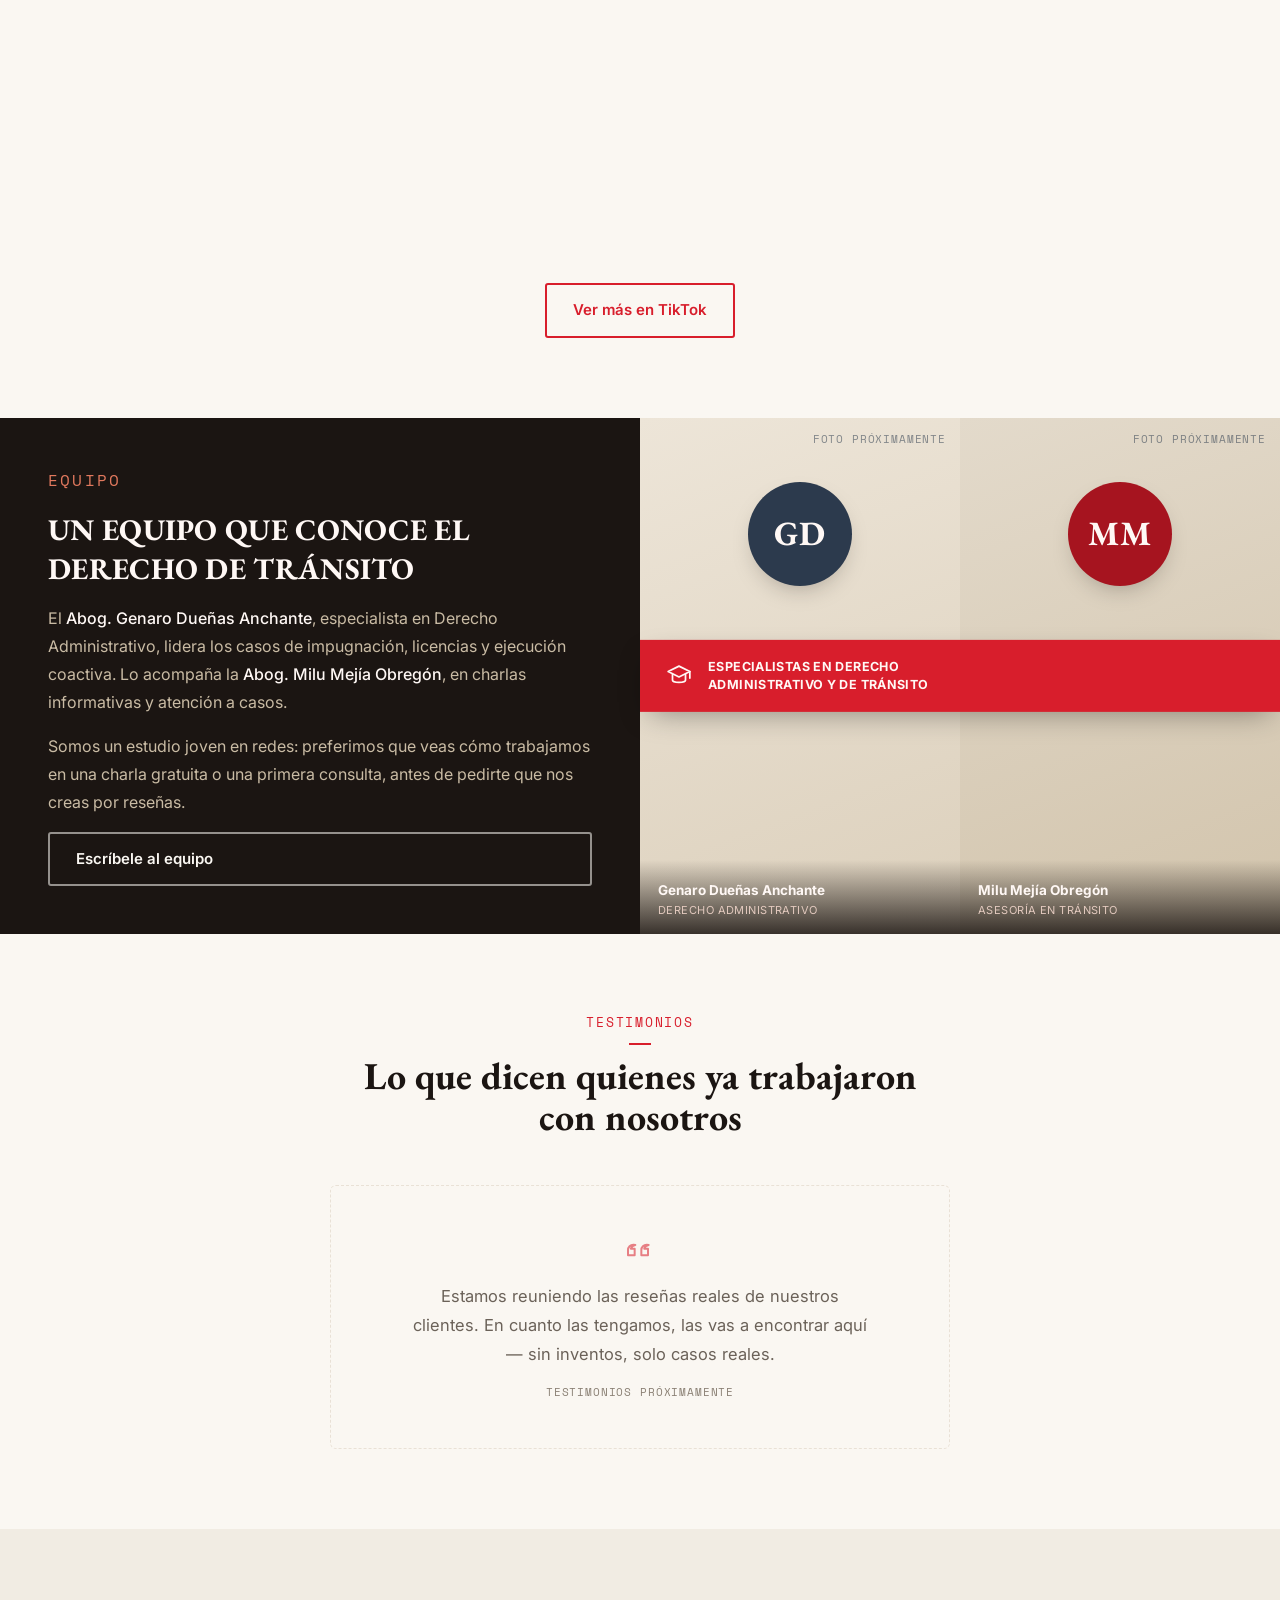
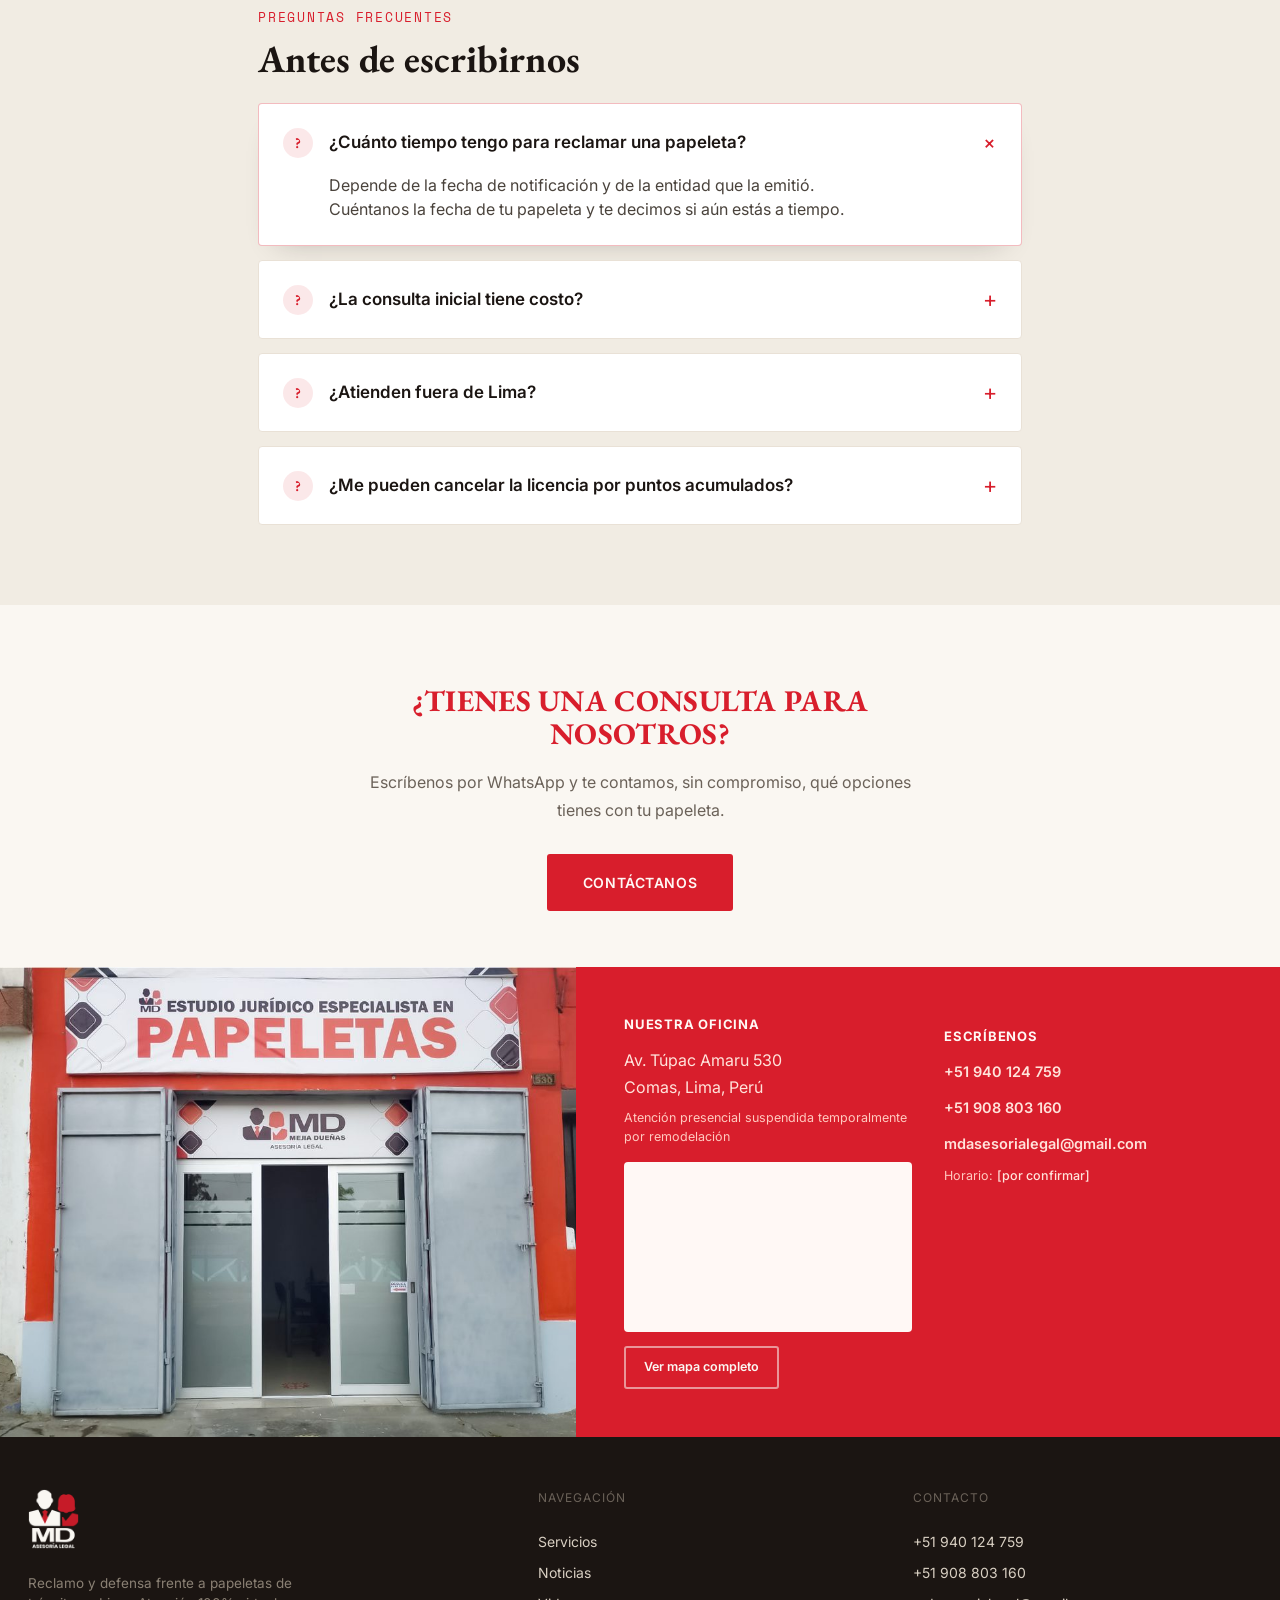
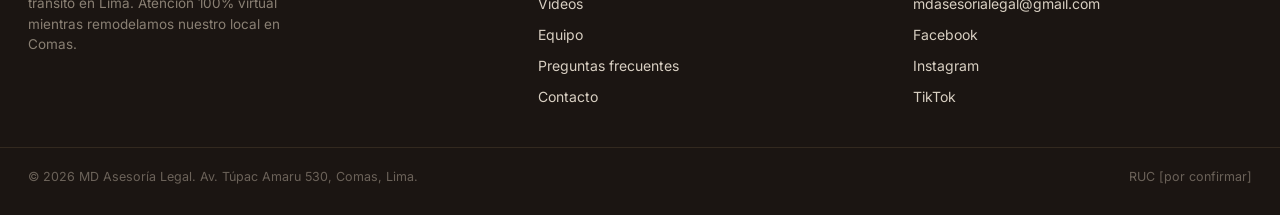
==== commit 9ddd636f: "El menú pasa de tapar toda la página a ser un panel lateral Antes el menú cubría el 100% del viewpor" ====
--- a/index.html
+++ b/index.html
@@ -21,18 +21,21 @@
 <body>
   <a class="skip-link" href="#main">Saltar al contenido</a>
 
-  <!-- MENÚ A PANTALLA COMPLETA -->
+  <!-- MENÚ LATERAL (conserva el encabezado, deja ver la página detrás) -->
   <div class="site-menu" id="siteMenu">
-    <div class="site-menu__panel">
-      <div class="site-menu__top">
+    <div class="site-menu__bar">
+      <div class="site-menu__bar-inner">
         <button type="button" class="site-menu__close" id="siteMenuClose" aria-label="Cerrar menú">
           <svg viewBox="0 0 24 24" fill="none" stroke="currentColor" stroke-width="1.8" stroke-linecap="round" aria-hidden="true"><path d="M6 6l12 12M18 6L6 18"></path></svg>
         </button>
         <a href="#inicio" class="site-menu__brand">
-          <span class="wordmark"><span class="wordmark__accent">MD</span> Asesoría Legal</span>
+          <span class="wordmark wordmark--lg"><span class="wordmark__accent">MD</span> Asesoría Legal</span>
         </a>
       </div>
-
+    </div>
+
+    <div class="site-menu__body">
+    <div class="site-menu__panel">
       <nav class="site-menu__links" aria-label="Navegación principal">
         <a href="#inicio">Inicio</a>
         <a href="#como-funciona">Cómo funciona</a>
@@ -77,6 +80,9 @@
           </a>
         </li>
       </ul>
+    </div>
+
+      <button type="button" class="site-menu__scrim" id="siteMenuScrim" aria-label="Cerrar menú" tabindex="-1"></button>
     </div>
   </div>
 
--- a/css/styles.css
+++ b/css/styles.css
@@ -181,7 +181,7 @@
   display: flex;
   align-items: center;
   justify-content: space-between;
-  height: 108px;
+  height: 80px;
 }
 .navbar__left { display: flex; align-items: center; gap: 16px; }
 .navbar__brand { display: flex; align-items: center; flex-shrink: 0; }
@@ -344,7 +344,7 @@
   box-shadow: 0 4px 24px -10px rgba(27, 21, 18, 0.18);
   transition: opacity 0.25s ease, transform 0.25s ease, box-shadow 0.25s ease, visibility 0s;
 }
-.compact-nav__row { display: flex; align-items: center; justify-content: space-between; height: 76px; gap: 28px; }
+.compact-nav__row { display: flex; align-items: center; justify-content: space-between; height: 80px; gap: 28px; }
 .compact-nav__left { display: flex; align-items: center; gap: 18px; flex-shrink: 0; }
 .compact-nav__brand { flex-shrink: 0; }
 
@@ -400,10 +400,10 @@
   position: fixed;
   inset: 0;
   z-index: 150;
-  background: var(--color-paper);
+  display: flex;
+  flex-direction: column;
   visibility: hidden;
   opacity: 0;
-  overflow-y: auto;
   transition: opacity 0.3s ease, visibility 0s linear 0.3s;
 }
 .site-menu.is-open {
@@ -413,16 +413,43 @@
 }
 body.site-menu-open { overflow: hidden; }
 
+/* Barra superior: replica el encabezado del sitio, se queda visible */
+.site-menu__bar {
+  height: 80px;
+  flex-shrink: 0;
+  background: #FFFFFF;
+  border-bottom: 1px solid var(--color-border);
+}
+.site-menu__bar-inner {
+  display: flex;
+  align-items: center;
+  gap: 16px;
+  height: 100%;
+  padding: 0 clamp(24px, 6vw, 64px);
+}
+
+/* Debajo de la barra: panel blanco a la izquierda + página visible detrás */
+.site-menu__body { flex: 1; display: flex; min-height: 0; }
+
 .site-menu__panel {
-  max-width: 640px;
-  margin: 0 auto;
-  min-height: 100%;
+  width: 505px;
+  flex-shrink: 0;
+  background: #FFFFFF;
+  box-shadow: 1px 0 0 var(--color-border), 24px 0 48px -24px rgba(27, 21, 18, 0.18);
+  overflow-y: auto;
   display: flex;
   flex-direction: column;
-  padding: 20px 24px clamp(32px, 6vh, 56px);
-}
-
-.site-menu__top { display: flex; align-items: center; gap: 18px; height: 76px; flex-shrink: 0; }
+  padding: clamp(24px, 5vh, 48px) 32px clamp(32px, 6vh, 56px) clamp(24px, 6vw, 64px);
+}
+
+.site-menu__scrim {
+  flex: 1;
+  background: rgba(27, 21, 18, 0.42);
+  border: 0;
+  padding: 0;
+  cursor: pointer;
+}
+
 .site-menu__close {
   display: flex;
   align-items: center;
@@ -443,14 +470,13 @@
 .site-menu__links {
   display: flex;
   flex-direction: column;
-  margin-top: clamp(24px, 6vh, 56px);
 }
 .site-menu__links a {
   font-family: var(--font-display);
-  font-size: clamp(26px, 5vw, 40px);
+  font-size: clamp(24px, 4.5vw, 34px);
   font-weight: 600;
   color: var(--color-ink);
-  padding: 12px 2px;
+  padding: 10px 2px;
   border-bottom: 1px solid var(--color-border);
   opacity: 0;
   transform: translateY(14px);
@@ -495,6 +521,12 @@
 }
 .site-menu__socials svg { width: 19px; height: 19px; }
 .site-menu__socials a:hover { color: var(--color-red); transform: translateY(-2px); }
+
+/* En pantallas chicas el panel ocupa todo el ancho y no hay velo */
+@media (max-width: 720px) {
+  .site-menu__panel { width: 100%; }
+  .site-menu__scrim { display: none; }
+}
 
 @media (max-width: 560px) {
   .site-menu__links a { font-size: 26px; }
